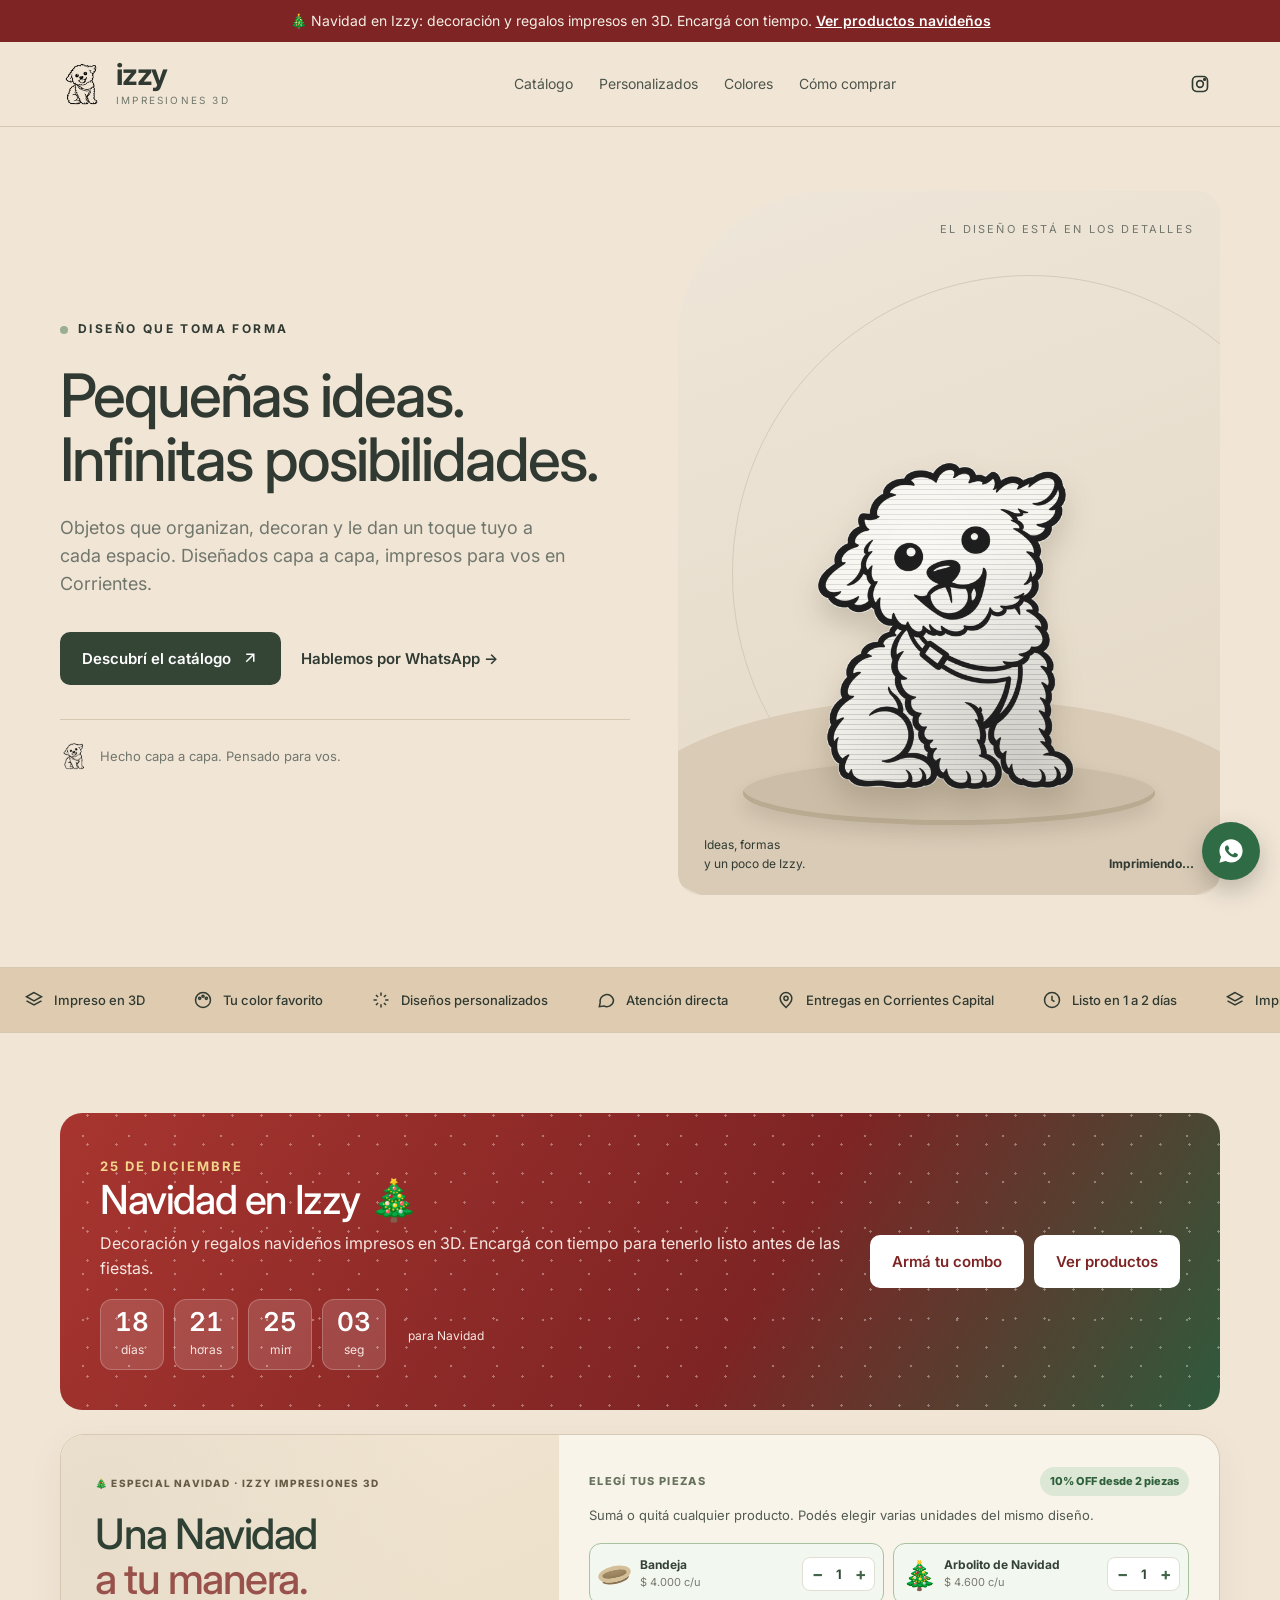
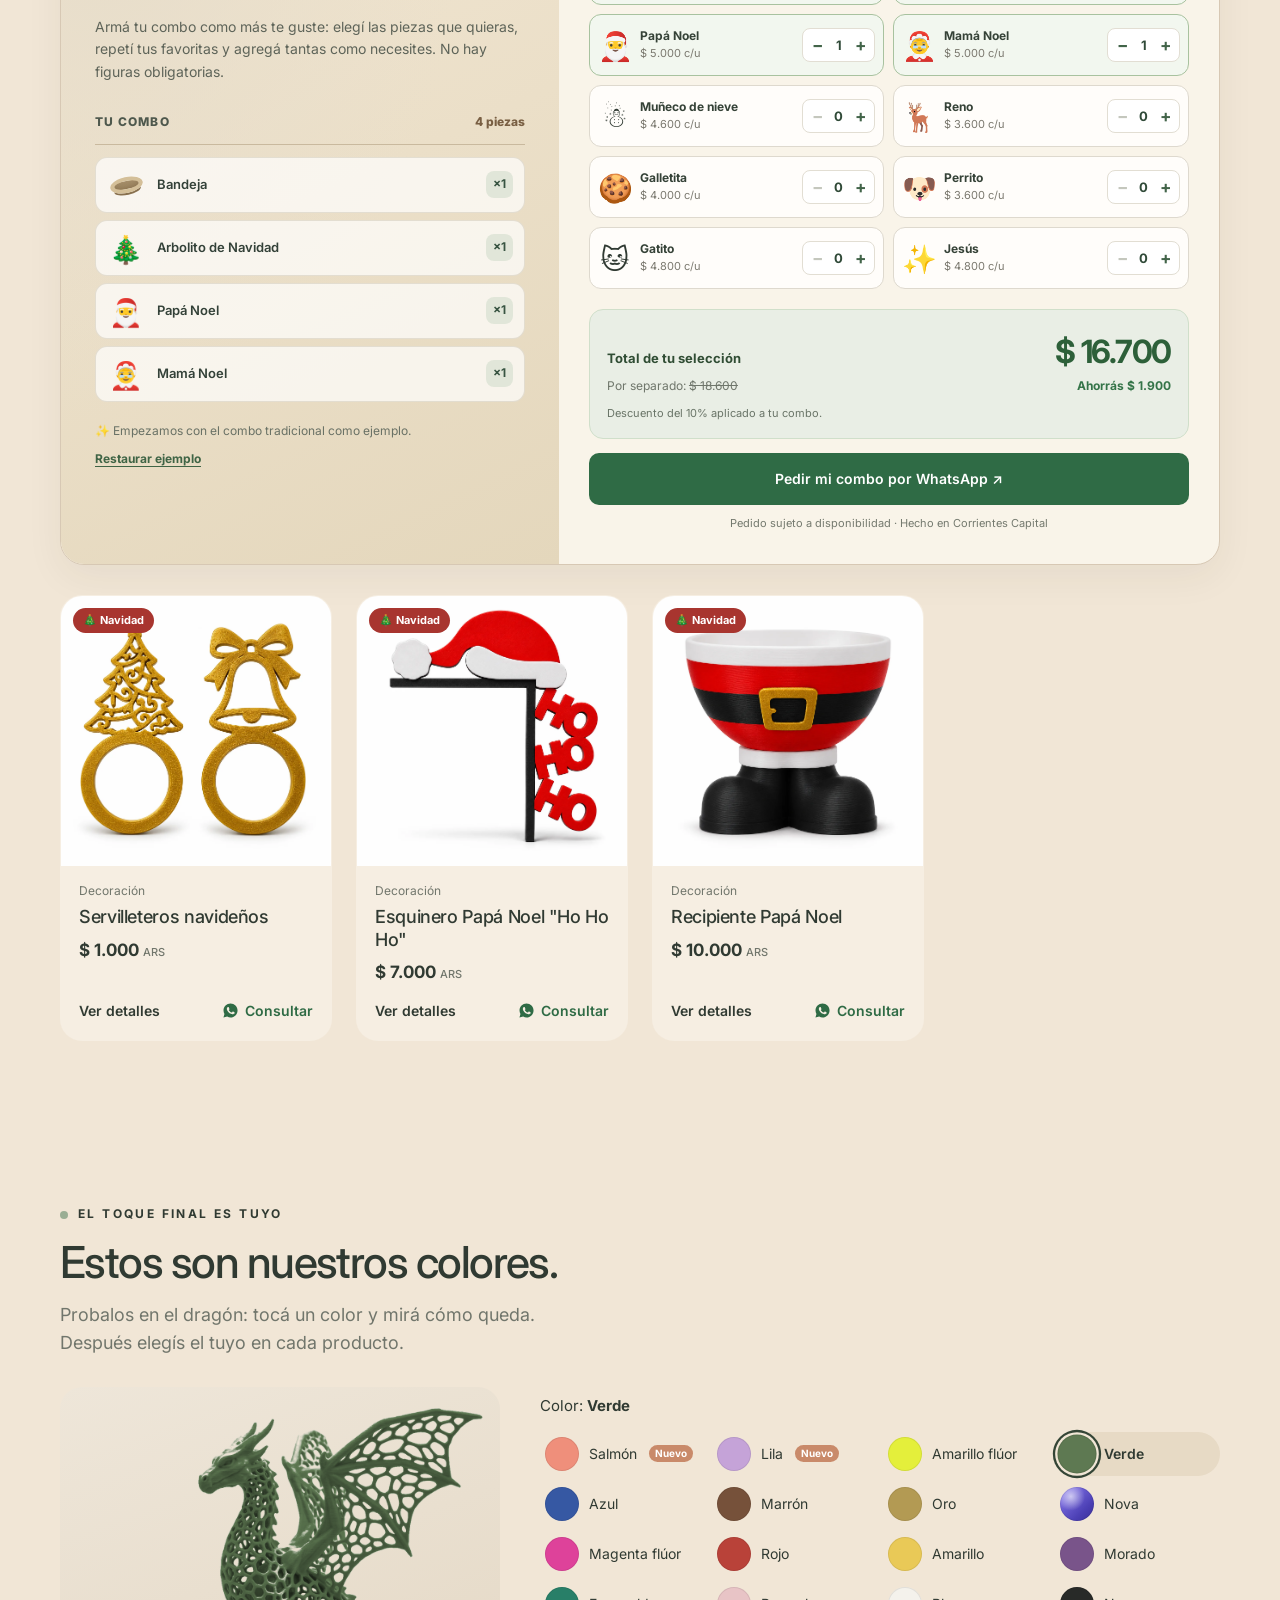
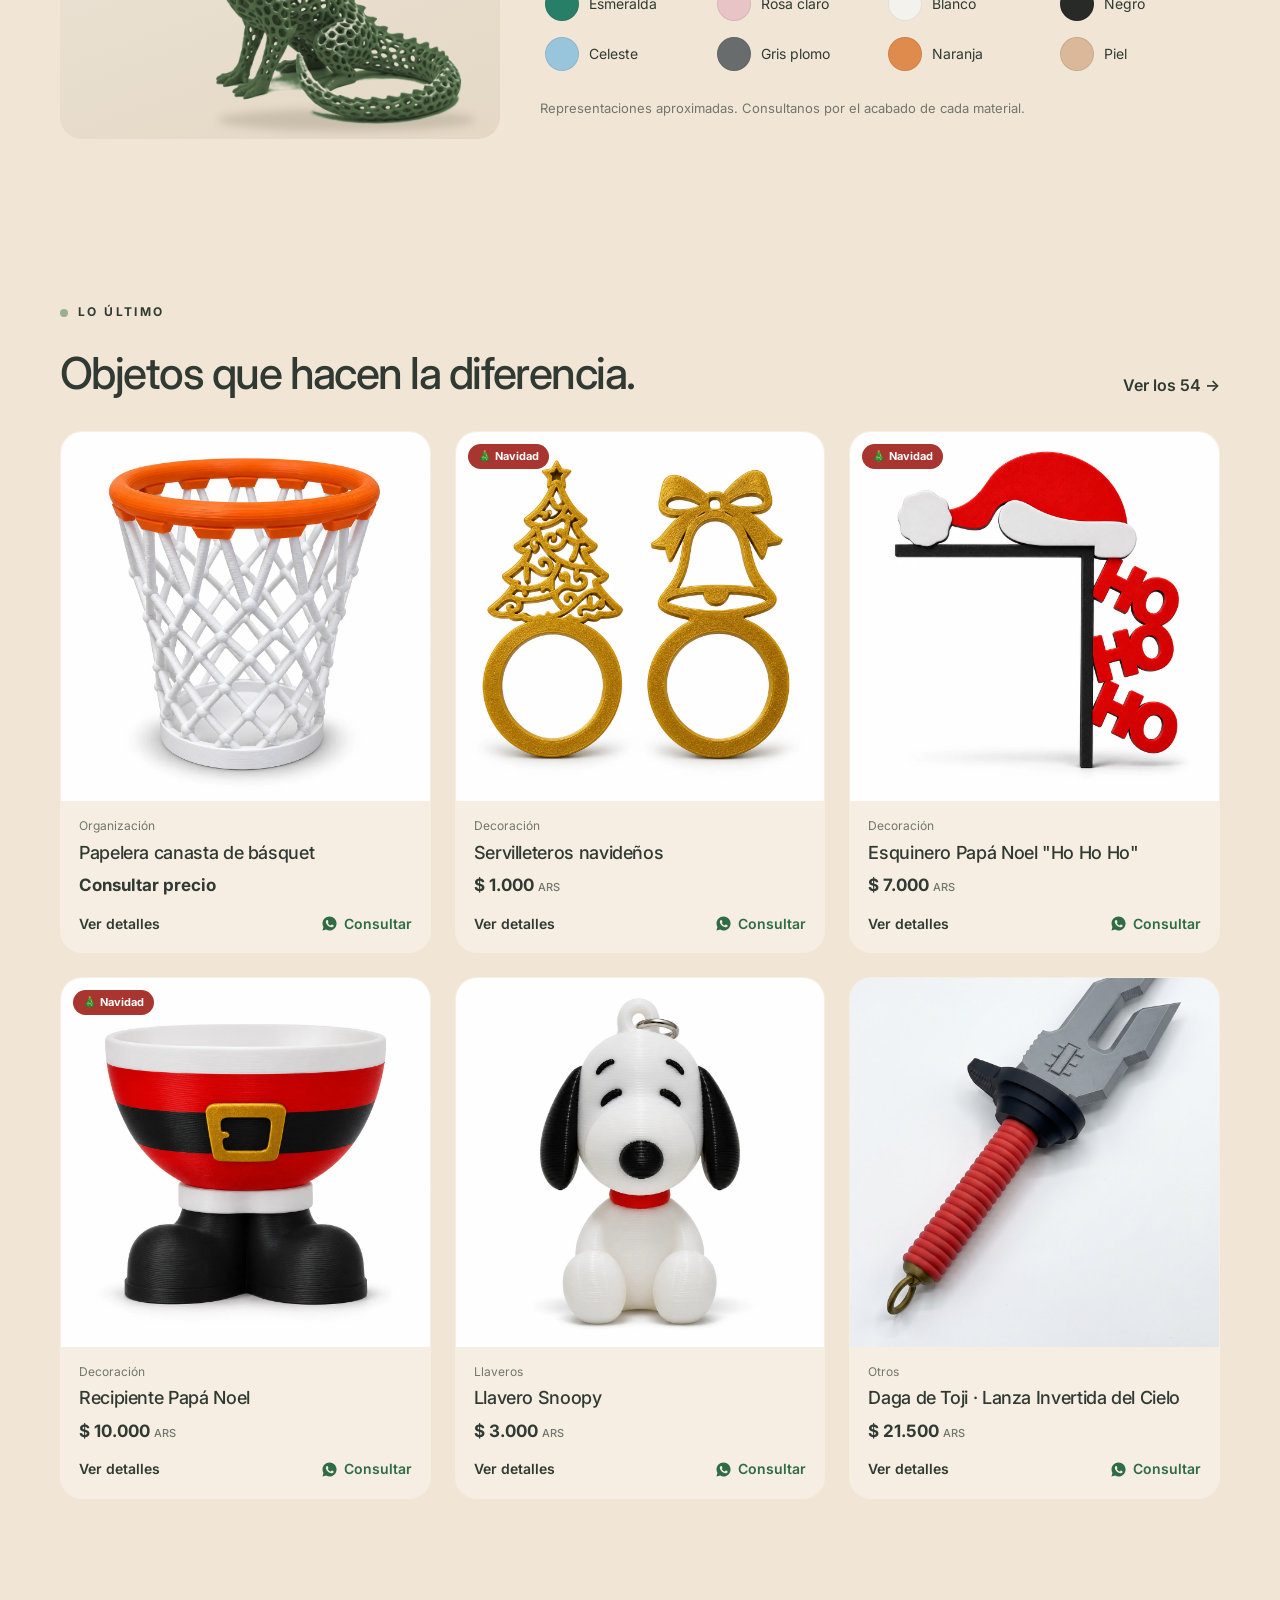
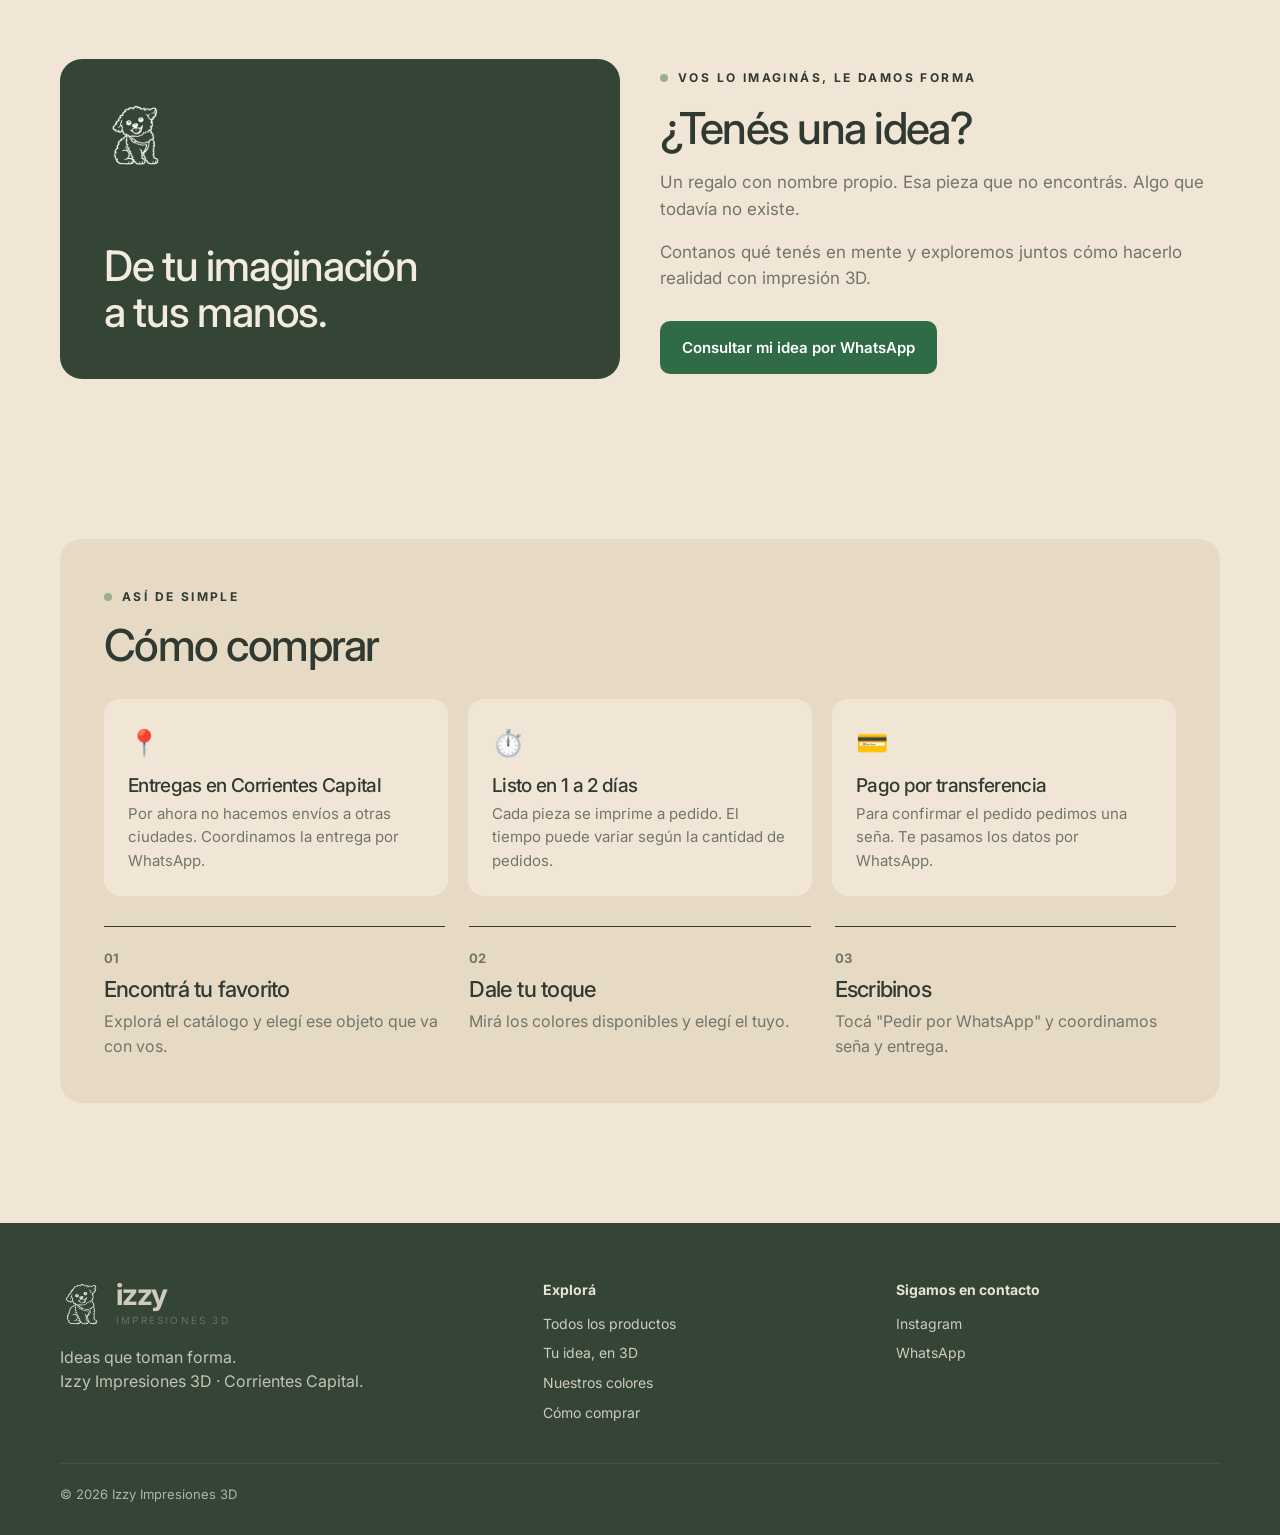
==== index.html @ c6d72743 "Actualizar versión del armador flexible de Navidad" ====
<!doctype html>
<html lang="es-AR">
<head>
<meta charset="utf-8">
<meta name="viewport" content="width=device-width, initial-scale=1">
<title>Izzy Impresiones 3D | Ideas que toman forma</title>
<meta name="description" content="Objetos impresos en 3D para organizar, decorar y regalar, hechos en Corrientes Capital. Elegí tu producto y color o consultanos por un diseño personalizado.">
<meta property="og:title" content="Izzy Impresiones 3D">
<meta property="og:description" content="Pequeñas ideas. Infinitas posibilidades. Impresiones 3D en Corrientes Capital.">
<meta property="og:type" content="website">
<meta property="og:locale" content="es_AR">
<meta property="og:image" content="brand/izzy-mark.png">
<meta name="theme-color" content="#f1e6d6">
<link rel="icon" href="brand/izzy-mark.png">
<link rel="preconnect" href="https://fonts.googleapis.com">
<link href="https://fonts.googleapis.com/css2?family=Inter:wght@400;500;600;700&display=swap" rel="stylesheet">
<link rel="stylesheet" href="assets/styles.css?v=20261105">
<link rel="stylesheet" href="assets/combo-navidad.css?v=20261120b">
<script src="assets/app.js?v=20261120" defer></script>
<script src="assets/combo-navidad.js?v=20261120b" defer></script>
<script src="assets/resenas.js?v=20261105" defer></script>
</head>
<body data-page="inicio">
<main id="contenido">

  <div class="container hero">
    <div>
      <span class="eyebrow">Diseño que toma forma</span>
      <h1>Pequeñas ideas.<br>Infinitas posibilidades.</h1>
      <p class="lead">Objetos que organizan, decoran y le dan un toque tuyo a cada espacio. Diseñados capa a capa, impresos para vos en Corrientes.</p>
      <div class="actions">
        <a class="btn" href="catalogo.html">Descubrí el catálogo <svg viewBox="0 0 24 24" fill="none" stroke="currentColor" stroke-width="2"><path d="M7 17 17 7M7 7h10v10"/></svg></a>
        <a class="btn ghost" data-wa="¡Hola! Quiero consultar por las impresiones 3D de Izzy." href="#">Hablemos por WhatsApp →</a>
      </div>
      <div class="sign"><img src="brand/izzy-mark.png" alt="" onerror="this.style.display='none'">Hecho capa a capa. Pensado para vos.</div>
    </div>
    <div class="hero-art" id="impresora" role="img" aria-label="La impresora imprime capa a capa la perrita de Izzy">
      <span class="cap" aria-hidden="true">EL DISEÑO ESTÁ EN LOS DETALLES</span>
      <span class="ring" aria-hidden="true"></span><span class="floor" aria-hidden="true"></span>
      <span class="cama" aria-hidden="true"></span>
      <span class="pieza perrita" data-prof="1" aria-hidden="true"><span class="cuerpo"></span><span class="lineas"></span></span>
      <span class="gantry" aria-hidden="true"><span class="head"></span></span>
      <div class="foot"><span>Ideas, formas<br>y un poco de Izzy.</span><b id="impresora-estado" aria-live="polite">Imprimiendo…</b></div>
    </div>
  </div>

  <div class="strip"><div class="marquee"><ul>
    <li><svg viewBox="0 0 24 24" fill="none" stroke="currentColor" stroke-width="1.8"><path d="M12 3 3 8l9 5 9-5-9-5Z"/><path d="m3 13 9 5 9-5"/></svg>Impreso en 3D</li>
    <li><svg viewBox="0 0 24 24" fill="none" stroke="currentColor" stroke-width="1.8"><circle cx="12" cy="12" r="9"/><circle cx="8" cy="10" r="1.3"/><circle cx="12" cy="7.5" r="1.3"/><circle cx="16" cy="10" r="1.3"/></svg>Tu color favorito</li>
    <li><svg viewBox="0 0 24 24" fill="none" stroke="currentColor" stroke-width="1.8"><path d="M12 3v4M12 17v4M3 12h4M17 12h4M6 6l2.5 2.5M15.5 15.5 18 18M6 18l2.5-2.5M15.5 8.5 18 6"/></svg>Diseños personalizados</li>
    <li><svg viewBox="0 0 24 24" fill="none" stroke="currentColor" stroke-width="1.8"><path d="M21 12a8 8 0 0 1-11.6 7.1L4 20l1-4.6A8 8 0 1 1 21 12Z"/></svg>Atención directa</li>
    <li><svg viewBox="0 0 24 24" fill="none" stroke="currentColor" stroke-width="1.8"><path d="M12 21s-7-6.1-7-11a7 7 0 0 1 14 0c0 4.9-7 11-7 11Z"/><circle cx="12" cy="10" r="2.5"/></svg>Entregas en Corrientes Capital</li>
    <li><svg viewBox="0 0 24 24" fill="none" stroke="currentColor" stroke-width="1.8"><circle cx="12" cy="12" r="9"/><path d="M12 7v5l3 2"/></svg>Listo en 1 a 2 días</li>
  </ul></div></div>

  <section id="navidad" hidden><div class="container">
    <div class="mom xmas">
      <div>
        <span class="date">25 de diciembre</span>
        <h2>Navidad en Izzy 🎄</h2>
        <p>Decoración y regalos navideños impresos en 3D. Encargá con tiempo para tenerlo listo antes de las fiestas.</p>
        <div class="reloj" id="reloj-navidad" hidden aria-live="off"></div>
      </div>
      <div style="display:flex;gap:10px;flex-wrap:wrap"><a class="btn" href="#armador-navidad-inicio">Armá tu combo</a><a class="btn" href="catalogo.html?cat=navidad">Ver productos</a></div>
    </div>
    <div class="combo-slot" id="armador-navidad-inicio" data-armador-navidad></div>
    <div class="grid" id="navidad-grid" style="margin-top:24px"></div>
  </div></section>

  <section id="dia-madre" hidden><div class="container">
    <div class="mom">
      <div>
        <span class="date">Domingo 18 de octubre</span>
        <h2>Regalos para el Día de la Madre 🎁</h2>
        <p>Detalles hechos a mano, capa a capa. Encargá antes del jueves 15/10 para tenerlo a tiempo.</p>
        <div class="reloj" id="reloj" hidden aria-live="off"></div>
      </div>
      <a class="btn" href="catalogo.html?cat=dia-de-la-madre">Ver regalos</a>
    </div>
    <div class="grid" id="dia-madre-grid" style="margin-top:24px"></div>
  </div></section>

  <section id="colores"><div class="container">
    <span class="eyebrow">El toque final es tuyo</span>
    <h2 style="margin-top:14px">Estos son nuestros colores.</h2>
    <p class="lead" style="margin-top:14px">Probalos en el dragón: tocá un color y mirá cómo queda. Después elegís el tuyo en cada producto.</p>
    <div class="probador">
      <div class="probador-pieza" id="probador" role="button" tabindex="0" aria-label="Dragón de muestra: tocalo para que escupa fuego"></div>
      <div>
        <p class="probador-nombre" aria-live="polite">Color: <strong id="probador-nombre">Verde</strong></p>
        <div class="swatches" id="swatches" role="group" aria-label="Colores"></div>
        <p class="note">Representaciones aproximadas. Consultanos por el acabado de cada material.</p>
      </div>
    </div>
  </div></section>

  <section><div class="container">
    <div class="section-head">
      <div><span class="eyebrow">Lo último</span><h2 style="margin-top:14px">Objetos que hacen la diferencia.</h2></div>
      <a class="text-link" id="ver-todos" href="catalogo.html">Ver todos →</a>
    </div>
    <div class="grid" id="ultimos"></div>
  </div></section>

  <section id="personalizados"><div class="container custom">
    <div class="custom-art">
      <img src="brand/izzy-mark.png" alt="" onerror="this.style.display='none'">
      <strong>De tu imaginación<br>a tus manos.</strong>
    </div>
    <div>
      <span class="eyebrow">Vos lo imaginás, le damos forma</span>
      <h2 style="margin:16px 0">¿Tenés una idea?</h2>
      <p>Un regalo con nombre propio. Esa pieza que no encontrás. Algo que todavía no existe.</p>
      <p>Contanos qué tenés en mente y exploremos juntos cómo hacerlo realidad con impresión 3D.</p>
      <a class="btn wa" data-wa="¡Hola! Tengo una idea para un proyecto personalizado y me gustaría consultar con Izzy." href="#" style="margin-top:12px">Consultar mi idea por WhatsApp</a>
    </div>
  </div></section>

  <section id="resenas" hidden><div class="container">
    <div class="section-head">
      <div><span class="eyebrow">Lo que dicen de Izzy</span><h2 style="margin-top:14px">Reseñas de clientes.</h2></div>
      <a class="text-link" href="resenas.html">Ver todas y opinar →</a>
    </div>
    <div id="resenas-inicio"><p class="empty">Cargando reseñas…</p></div>
    <a class="btn" href="resenas.html#r-form" style="margin-top:24px">Dejar mi reseña</a>
  </div></section>

  <section id="como-comprar"><div class="container">
    <div class="buy">
      <span class="eyebrow">Así de simple</span>
      <h2 style="margin-top:14px">Cómo comprar</h2>
      <div class="buy-grid">
        <div class="buy-item"><div class="ic">📍</div><h3>Entregas en Corrientes Capital</h3><p>Por ahora no hacemos envíos a otras ciudades. Coordinamos la entrega por WhatsApp.</p></div>
        <div class="buy-item"><div class="ic">⏱️</div><h3>Listo en 1 a 2 días</h3><p>Cada pieza se imprime a pedido. El tiempo puede variar según la cantidad de pedidos.</p></div>
        <div class="buy-item"><div class="ic">💳</div><h3>Pago por transferencia</h3><p>Para confirmar el pedido pedimos una seña. Te pasamos los datos por WhatsApp.</p></div>
      </div>
      <div class="steps">
        <div class="step"><span>01</span><h3>Encontrá tu favorito</h3><p>Explorá el catálogo y elegí ese objeto que va con vos.</p></div>
        <div class="step"><span>02</span><h3>Dale tu toque</h3><p>Mirá los colores disponibles y elegí el tuyo.</p></div>
        <div class="step"><span>03</span><h3>Escribinos</h3><p>Tocá "Pedir por WhatsApp" y coordinamos seña y entrega.</p></div>
      </div>
    </div>
  </div></section>

</main>
</body>
</html>
---- assets/styles.css ----
:root{
  --bg:#f1e6d6; --sand:#dfccb0; --sage:#e7dac5; --line:#d7c8b4;
  --ink:#303a32; --muted:#71766c; --dark:#344536; --card:#f6eee2;
  --accent:#9aae94; --terra:#c98a6a; --radius:22px;
  --font:"Inter",system-ui,-apple-system,"Segoe UI",Arial,sans-serif;
}
*{box-sizing:border-box}
html{scroll-behavior:smooth}
body{margin:0;background:var(--bg);color:var(--ink);font-family:var(--font);font-size:16px;line-height:1.55;-webkit-font-smoothing:antialiased}
img{max-width:100%;display:block}
a{color:inherit}
.container{width:min(1160px,100% - 32px);margin-inline:auto}
.skip{position:absolute;left:-999px}.skip:focus{left:16px;top:16px;background:#fff;padding:8px 12px;z-index:99}

/* Header */
.site-header{position:sticky;top:0;z-index:30;background:color-mix(in srgb,var(--bg) 92%,transparent);backdrop-filter:blur(10px);border-bottom:1px solid var(--line)}
.nav{display:flex;align-items:center;justify-content:space-between;gap:16px;height:84px}
.brand{display:flex;align-items:center;gap:12px;text-decoration:none}
.brand img{width:44px;height:44px;object-fit:contain}
.brand b{display:block;font-size:30px;font-weight:700;letter-spacing:-.04em;line-height:1}
.brand small{display:block;font-size:10px;letter-spacing:.22em;color:var(--muted);margin-top:4px}
.nav-links{display:flex;gap:26px;font-size:14px}
.nav-links a{text-decoration:none;opacity:.85}.nav-links a:hover{opacity:1;text-decoration:underline;text-underline-offset:4px}
.nav-ig{display:grid;place-items:center;width:40px;height:40px;border-radius:50%;text-decoration:none}
.nav-ig:hover{background:var(--sage)}
.menu-btn{display:none;background:none;border:0;padding:8px;cursor:pointer;color:var(--ink)}

/* Promo bar */
.promo{background:var(--dark);color:#f5efe4;font-size:14px;text-align:center;padding:10px 16px}
.promo a{color:#fff;font-weight:600}

/* Buttons */
.btn{display:inline-flex;align-items:center;gap:10px;background:var(--dark);color:#fff;border:0;border-radius:10px;padding:15px 22px;font-weight:600;font-size:15px;text-decoration:none;cursor:pointer;transition:transform .15s,background .15s}
.btn:hover{transform:translateY(-1px);background:#26332a}
.btn.ghost{background:transparent;color:var(--ink);padding:15px 8px}
.btn.ghost:hover{background:transparent;text-decoration:underline;text-underline-offset:4px}
.btn.wa{background:#2f6b45}
.btn svg{width:18px;height:18px;flex:none}

/* Eyebrow + headings */
.eyebrow{display:inline-flex;align-items:center;gap:10px;font-size:12px;font-weight:700;letter-spacing:.2em;text-transform:uppercase}
.eyebrow::before{content:"";width:8px;height:8px;border-radius:50%;background:var(--accent)}
h1,h2,h3{font-weight:500;letter-spacing:-.035em;line-height:1.08;margin:0}
h1{font-size:clamp(38px,5.4vw,60px)}
h2{font-size:clamp(30px,4vw,44px)}
.lead{font-size:18px;color:var(--muted);max-width:46ch}
section{padding:80px 0}
.section-head{display:flex;align-items:end;justify-content:space-between;gap:20px;margin-bottom:34px}
.section-head .eyebrow{margin-bottom:14px}
.text-link{font-weight:600;text-decoration:none;white-space:nowrap}
.text-link:hover{text-decoration:underline;text-underline-offset:4px}

/* Hero */
.hero{display:grid;grid-template-columns:1.05fr 1fr;gap:48px;align-items:center;padding:64px 0 72px}
.hero h1{margin:22px 0 22px}
.hero .actions{display:flex;flex-wrap:wrap;gap:12px;margin:34px 0 34px}
.hero .sign{display:flex;align-items:center;gap:12px;border-top:1px solid var(--line);padding-top:22px;font-size:13px;color:var(--muted)}
.hero .sign img{width:28px;height:28px;object-fit:contain}
.hero-art{position:relative;aspect-ratio:.77;border-radius:150px 22px 22px 22px;background:linear-gradient(160deg,#eee6d9,#e4d8c5);overflow:hidden}
.hero-art .cap{position:absolute;top:30px;right:26px;font-size:11px;letter-spacing:.2em;color:var(--muted)}
.hero-art .ring{position:absolute;inset:16% -20% auto auto;width:110%;aspect-ratio:1;border:1px solid #d6cab8;border-radius:50%}
.hero-art .floor{position:absolute;left:-10%;right:-10%;bottom:-6%;height:34%;background:#d9cbb6;border-radius:50%}
.hero-art .foot{position:absolute;left:26px;right:26px;bottom:22px;display:flex;justify-content:space-between;align-items:end;font-size:12px}

/* Feature strip */
.strip{background:var(--sand);border-block:1px solid var(--line)}
.strip ul{list-style:none;margin:0;padding:22px 0;display:flex;justify-content:space-between;gap:16px;flex-wrap:wrap;font-size:13px;font-weight:500}
.strip li{display:flex;align-items:center;gap:10px}
.strip svg{width:20px;height:20px}

/* Día de la Madre */
.mom{background:linear-gradient(120deg,#e8c4c6,#f0d9cf);border-radius:var(--radius);padding:40px;display:grid;grid-template-columns:1fr auto;gap:24px;align-items:center}
.mom h2{font-size:clamp(28px,3.4vw,40px)}
.mom p{margin:10px 0 0;color:#5b4a48}
.mom .date{font-size:13px;font-weight:700;letter-spacing:.16em;text-transform:uppercase;color:#8a4b55}

/* Product grid */
.grid{display:grid;grid-template-columns:repeat(auto-fill,minmax(240px,1fr));gap:24px}
.card{background:var(--card);border-radius:var(--radius);overflow:hidden;display:flex;flex-direction:column;border:1px solid transparent;transition:border-color .2s,transform .2s}
.card:hover{border-color:var(--line);transform:translateY(-2px)}
.card .photo{position:relative;aspect-ratio:1;background:#ece2d3;overflow:hidden}
.card .photo img{width:100%;height:100%;object-fit:cover;transition:transform .4s}
.card:hover .photo img{transform:scale(1.04)}
.badge{position:absolute;top:12px;left:12px;background:#fff;border-radius:99px;padding:4px 10px;font-size:11px;font-weight:700}
.badge.mom-b{background:#e8c4c6;color:#6d3843}
.card .body{padding:16px 18px 18px;display:flex;flex-direction:column;gap:6px;flex:1}
.meta{display:flex;justify-content:space-between;align-items:center;font-size:12px;color:var(--muted)}
.mini{display:flex}
.mini i{width:12px;height:12px;border-radius:50%;margin-left:-3px;border:1.5px solid var(--card)}
.card h3{font-size:18px;letter-spacing:-.02em;line-height:1.25}
.card h3 a{text-decoration:none}
.price{font-weight:700;font-size:17px;margin:2px 0 8px}
.price small{font-weight:500;font-size:11px;color:var(--muted)}
.card .actions{margin-top:auto;display:flex;justify-content:space-between;align-items:center;font-size:14px;font-weight:600}
.card .actions a{text-decoration:none}
.card .actions a:hover{text-decoration:underline;text-underline-offset:3px}
.card .wa-link{display:inline-flex;align-items:center;gap:6px;color:#2f6b45}
.card .wa-link svg{width:17px;height:17px}

/* Custom */
.custom{display:grid;grid-template-columns:1fr 1fr;gap:40px;align-items:center}
.custom-art{background:var(--dark);color:#f2ebe0;border-radius:var(--radius);padding:44px;min-height:320px;display:flex;flex-direction:column;justify-content:space-between}
.custom-art img{width:64px;filter:invert(1) brightness(1.6)}
.custom-art strong{font-size:clamp(28px,3.6vw,42px);font-weight:500;letter-spacing:-.03em;line-height:1.1}
.custom p{color:var(--muted);font-size:17px}

/* Colors */
.swatches{display:grid;grid-template-columns:repeat(auto-fill,minmax(130px,1fr));gap:14px;margin-top:30px}
.sw{display:flex;align-items:center;gap:10px;font-size:14px}
.sw i{width:34px;height:34px;border-radius:50%;flex:none;box-shadow:inset 0 0 0 1px rgba(0,0,0,.08)}
.note{font-size:13px;color:var(--muted);margin-top:22px}

/* How to buy */
.buy{background:var(--sage);border-radius:var(--radius);padding:44px}
.buy-grid{display:grid;grid-template-columns:repeat(3,1fr);gap:20px;margin-top:30px}
.buy-item{background:var(--bg);border-radius:16px;padding:24px}
.buy-item .ic{font-size:26px}
.buy-item h3{font-size:19px;margin:12px 0 6px}
.buy-item p{margin:0;color:var(--muted);font-size:15px}

/* Steps */
.steps{display:grid;grid-template-columns:repeat(3,1fr);gap:24px;margin-top:30px}
.step{border-top:1px solid var(--ink);padding-top:18px}
.step span{font-size:13px;font-weight:700;color:var(--muted)}
.step h3{font-size:22px;margin:8px 0}
.step p{margin:0;color:var(--muted)}

/* Catalog */
.cat-head{padding:56px 0 24px}
.cat-head h1{margin:16px 0 10px}
.toolbar{display:flex;flex-wrap:wrap;gap:12px;justify-content:space-between;align-items:center;margin:20px 0 28px}
.chips{display:flex;flex-wrap:wrap;gap:8px}
.chip{border:1px solid var(--line);background:transparent;border-radius:99px;padding:8px 14px;font:inherit;font-size:14px;cursor:pointer;color:var(--ink)}
.chip[aria-pressed=true]{background:var(--dark);border-color:var(--dark);color:#fff}
.chip.mom-chip{border-color:#d9a3ab}
.search,.sort{border:1px solid var(--line);background:var(--card);border-radius:10px;padding:10px 12px;font:inherit;font-size:14px;color:var(--ink)}
.search{min-width:220px}
.count{font-size:14px;color:var(--muted);margin-bottom:16px}
.empty{padding:40px;text-align:center;color:var(--muted)}

/* Product page */
.crumbs{font-size:13px;color:var(--muted);padding:28px 0}
.crumbs a{text-decoration:none}.crumbs a:hover{text-decoration:underline}
.crumbs span{margin:0 8px}
.detail{display:grid;grid-template-columns:1.05fr 1fr;gap:48px;align-items:start;padding-bottom:60px}
.gallery .main{aspect-ratio:1;border-radius:var(--radius);overflow:hidden;background:#ece2d3}
.gallery .main img{width:100%;height:100%;object-fit:cover}
.thumbs{display:flex;gap:10px;margin-top:12px;flex-wrap:wrap}
.thumbs button{padding:0;border:2px solid transparent;border-radius:12px;overflow:hidden;width:78px;height:78px;cursor:pointer;background:#ece2d3}
.thumbs button[aria-pressed=true]{border-color:var(--dark)}
.thumbs img{width:100%;height:100%;object-fit:cover}
.d-copy h1{font-size:clamp(32px,4vw,46px);margin:12px 0}
.d-price{font-size:28px;font-weight:700;margin:6px 0}
.d-price small{font-size:13px;font-weight:500;color:var(--muted)}
.stock{display:inline-block;background:var(--sage);border-radius:99px;padding:5px 12px;font-size:13px;margin-bottom:18px}
.desc{color:#454c45}
.desc p{margin:0 0 12px}
.desc ul{margin:0 0 12px;padding-left:20px}
.desc h4{margin:18px 0 8px;font-size:15px}
.picker{border:0;padding:0;margin:24px 0}
.picker legend{font-size:14px;margin-bottom:12px}
.picker div{display:flex;flex-wrap:wrap;gap:8px}
.picker button{width:34px;height:34px;border-radius:50%;border:0;cursor:pointer;box-shadow:inset 0 0 0 1px rgba(0,0,0,.1);outline-offset:3px}
.picker button[aria-pressed=true]{outline:2px solid var(--dark)}
.picker small{display:block;color:var(--muted);margin-top:10px}
.notes{display:flex;flex-wrap:wrap;gap:8px 20px;font-size:13px;color:var(--muted);margin-top:18px}
.notes span::before{content:"✓ ";color:var(--dark)}

/* Footer */
.site-footer{background:var(--dark);color:#e9e2d6;padding:56px 0 30px;margin-top:40px}
.foot-grid{display:grid;grid-template-columns:1.4fr 1fr 1fr;gap:30px}
.site-footer .brand img{filter:invert(1) brightness(1.6)}
.site-footer h4{margin:0 0 12px;font-size:14px}
.site-footer ul{list-style:none;padding:0;margin:0;display:grid;gap:8px;font-size:14px}
.site-footer a{text-decoration:none;opacity:.85}.site-footer a:hover{opacity:1}
.copy{border-top:1px solid #4a5a4c;margin-top:40px;padding-top:20px;font-size:13px;opacity:.7}

/* Floating WhatsApp */
.fab{position:fixed;right:20px;bottom:20px;width:58px;height:58px;border-radius:50%;background:#2f6b45;color:#fff;display:grid;place-items:center;box-shadow:0 10px 26px rgba(0,0,0,.22);z-index:40}
.fab svg{width:28px;height:28px}

/* Responsive */
@media (max-width:900px){
  .hero,.detail,.custom{grid-template-columns:1fr}
  .hero-art{max-width:460px;width:100%;margin-inline:auto}
  .buy-grid,.steps{grid-template-columns:1fr}
  .foot-grid{grid-template-columns:1fr}
  .mom{grid-template-columns:1fr}
}
@media (max-width:720px){
  .nav{height:68px}
  .brand b{font-size:24px}
  .menu-btn{display:block}
  .nav-links{display:none;position:absolute;top:68px;left:0;right:0;flex-direction:column;gap:0;background:var(--bg);border-bottom:1px solid var(--line)}
  .nav-links.open{display:flex}
  .nav-links a{padding:14px 16px;border-top:1px solid var(--line)}
  section{padding:56px 0}
  .section-head{flex-direction:column;align-items:start}
  .grid{grid-template-columns:repeat(2,1fr);gap:12px}
  .card .body{padding:12px}
  .card h3{font-size:15px}
  .card .actions{flex-direction:column;align-items:start;gap:6px;font-size:13px}
  .mom,.buy,.custom-art{padding:28px}
  .search{min-width:0;width:100%}
  .toolbar{flex-direction:column;align-items:stretch}
}

/* Ajustes */
.card .photo img,.gallery img,.thumbs img{color:transparent;font-size:0}
#ultimos{grid-template-columns:repeat(3,1fr)}
@media (max-width:900px){#ultimos{grid-template-columns:repeat(2,1fr)}}

/* Vista previa de color */
.gallery .main{position:relative}
.gallery .main img{transition:opacity .2s}
.gallery .main img.pintando{opacity:.55}
.previa{position:absolute;left:12px;right:12px;bottom:12px;display:flex;align-items:center;justify-content:space-between;gap:10px;background:rgba(255,255,255,.92);border-radius:12px;padding:8px 12px;font-size:13px;box-shadow:0 2px 10px rgba(0,0,0,.08)}
.previa[hidden]{display:none}
.previa button{border:0;background:none;font:inherit;font-weight:600;text-decoration:underline;cursor:pointer;color:var(--dark);padding:4px 0}
.picker .previa-tip{color:var(--dark);font-weight:500}

/* ===== Movimiento e interacción ===== */

/* Hero: las piezas se imprimen capa a capa */
.pieza{--px:0px;--py:0px;translate:var(--px) var(--py);transition:translate .5s cubic-bezier(.2,.7,.3,1),background-color .4s}
.hero-art.imprimiendo .pieza{animation:imprimir var(--dur,1.6s) steps(40,end) var(--del,0s) both}

/* La perrita del logo, impresa en 3D */
.perrita{--pieza:#f6f4ee;position:absolute;left:17%;bottom:13%;width:66%;aspect-ratio:1;--del:.15s;--dur:3.2s;filter:drop-shadow(0 16px 14px rgba(60,50,30,.18))}
.perrita span{position:absolute;inset:0;-webkit-mask:url(../brand/izzy-silueta.png) center/contain no-repeat;mask:url(../brand/izzy-silueta.png) center/contain no-repeat;transition:background-color .4s}
.perrita .cuerpo{background:
  radial-gradient(circle at 40% 28%,rgba(255,255,255,.38),transparent 46%),
  radial-gradient(circle at 72% 88%,rgba(0,0,0,.16),transparent 55%),
  repeating-linear-gradient(0deg,var(--pieza) 0 4px,color-mix(in srgb,var(--pieza) 86%,#000) 4px 5px)}
.perrita .lineas{-webkit-mask-image:url(../brand/izzy-lineas.png);mask-image:url(../brand/izzy-lineas.png);background:#1c1c1c}
.cama{position:absolute;left:12%;right:12%;bottom:10%;height:9%;border-radius:50%;background:#cbbda7;box-shadow:inset 0 -5px 0 #b9aa92,0 10px 18px rgba(60,50,30,.12)}
.hero-art .ring{inset:12% -20% auto auto}
@keyframes imprimir{from{clip-path:inset(100% -30% -30% -30%)}to{clip-path:inset(-30% -30% -30% -30%)}}

/* Cabezal de la impresora */
.gantry{position:absolute;left:4%;right:4%;bottom:20%;height:3px;background:#5d6a5c;border-radius:3px;opacity:0;pointer-events:none}
.gantry .head{position:absolute;top:-15px;left:0;width:26px;height:18px;border-radius:5px 5px 2px 2px;background:var(--dark);box-shadow:0 4px 10px rgba(0,0,0,.18)}
.gantry .head::after{content:"";position:absolute;left:50%;bottom:-6px;translate:-50% 0;border:5px solid transparent;border-top:6px solid #c98a6a;border-bottom:0}
.hero-art.imprimiendo .gantry{animation:subir 3.5s linear forwards}
.hero-art.imprimiendo .head{animation:barrer .45s ease-in-out infinite alternate}
@keyframes subir{0%{opacity:1;bottom:15%}92%{opacity:1;bottom:78%}100%{opacity:0;bottom:82%}}
@keyframes barrer{from{left:6%}to{left:calc(94% - 26px)}}

/* Cinta en movimiento */
.strip{overflow:hidden}
.marquee ul{width:max-content;flex-wrap:nowrap;justify-content:flex-start;gap:48px;padding-inline:24px;animation:cinta 34s linear infinite}
.strip:hover .marquee ul{animation-play-state:paused}
.strip li{white-space:nowrap}
@keyframes cinta{to{transform:translateX(-50%)}}

/* Cuenta regresiva */
.reloj{display:flex;gap:10px;margin-top:18px;flex-wrap:wrap}
.reloj[hidden]{display:none}
.reloj div{background:rgba(255,255,255,.55);border-radius:12px;padding:8px 12px;min-width:64px;text-align:center}
.reloj b{display:block;font-size:26px;font-weight:600;line-height:1.1;font-variant-numeric:tabular-nums;color:#6d3843}
.reloj small{font-size:12px;color:#5b4a48}
.reloj p{margin:0;font-weight:600;color:#6d3843}

/* Tarjetas: segunda foto y entrada escalonada */
.card .photo img.alt{position:absolute;inset:0;opacity:0;transition:opacity .35s,transform .4s}
@media (hover:hover){.card:hover .photo img.alt{opacity:1}}
.card .photo.otra img.alt{opacity:1;transition-duration:.8s}


.grid.revelar .card{opacity:0;translate:0 18px}
.grid.revelar.visto .card{opacity:1;translate:0 0;transition:opacity .5s,translate .6s cubic-bezier(.2,.7,.3,1),border-color .2s,transform .2s;transition-delay:calc(var(--i,0) * 70ms),calc(var(--i,0) * 70ms),0s,0s}

/* Probador de colores */
.probador{display:grid;grid-template-columns:minmax(260px,440px) 1fr;gap:40px;align-items:center;margin-top:30px}
.probador-pieza{--c:#5e7952;cursor:pointer;-webkit-tap-highlight-color:transparent;position:relative;aspect-ratio:5/4;border-radius:var(--radius);background:linear-gradient(160deg,#eee6d9,#e4d8c5);overflow:hidden}
/* Dragón de muestra: foto recortada que se pinta del color elegido */
.dragon-foto{position:absolute;right:3%;bottom:3%;height:92%;aspect-ratio:724/802;isolation:isolate}
.dragon-foto::after{content:"";position:absolute;left:8%;right:4%;bottom:-1%;height:7%;border-radius:50%;background:rgba(60,50,30,.16);z-index:-1;filter:blur(4px)}
.dragon-foto .tinte,.dragon-foto img{position:absolute;inset:0;width:100%;height:100%}
.dragon-foto .tinte{background:var(--c);-webkit-mask:url(../img/dragon-colores.webp) center/100% 100% no-repeat;mask:url(../img/dragon-colores.webp) center/100% 100% no-repeat;transition:background-color .5s}
.dragon-foto img{mix-blend-mode:multiply;transition:opacity .5s}
.dragon-foto .tinte{transition:background-color .5s,opacity .5s}
.translucido .dragon-foto .tinte{opacity:.8}
.translucido .dragon-foto img{opacity:.7}

/* Fuego que sale de la boca, hacia la izquierda */
.fuego{position:absolute;right:98.2%;top:24.6%;width:62%;translate:0 -50%;overflow:visible;opacity:0;filter:drop-shadow(0 0 8px rgba(255,140,40,.85));pointer-events:none}
.fuego .llama{transform-box:fill-box;transform-origin:100% 50%}
.fuego .l1{fill:#e2522a}.fuego .l2{fill:#f39a2b}.fuego .l3{fill:#ffe27a}
.fuego .chispa{fill:#ffcf5a;transform-box:fill-box;opacity:0}
.escupe .fuego{animation:fuego-vis 1.5s ease-out}
.escupe .l1{animation:llama 1.5s ease-out}
.escupe .l2{animation:llama 1.5s ease-out .05s}
.escupe .l3{animation:llama 1.5s ease-out .1s}
.escupe .chispa{animation:chispa .9s ease-out calc(.25s + var(--t)) 2}
@keyframes fuego-vis{0%{opacity:0}6%{opacity:1}72%{opacity:1}100%{opacity:0}}
@keyframes llama{0%{transform:scale(.05,.3)}16%{transform:scale(1,1.15)}30%{transform:scale(.88,.95)}46%{transform:scale(1.06,1.25)}62%{transform:scale(.92,1)}80%{transform:scale(1.04,1.1)}100%{transform:scale(1.12,.5)}}
@keyframes chispa{0%{opacity:1;transform:translate(0,0)}100%{opacity:0;transform:translate(var(--dx),var(--dy))}}
.probador-pieza:focus-visible{outline:2px solid var(--dark);outline-offset:4px}
.probador-nombre{margin:0;font-size:15px}
.probador .swatches{margin-top:14px;grid-template-columns:repeat(auto-fill,minmax(140px,1fr));gap:6px}
.sw{background:none;border:0;border-radius:99px;padding:5px 10px 5px 5px;font:inherit;font-size:14px;color:var(--ink);cursor:pointer;text-align:left;transition:background .2s}
.sw:hover{background:var(--sage)}
.sw i{transition:transform .2s}
.sw[aria-pressed=true]{background:var(--sage);font-weight:600}
.sw[aria-pressed=true] i{transform:scale(1.15);box-shadow:inset 0 0 0 1px rgba(0,0,0,.08),0 0 0 2px var(--bg),0 0 0 4px var(--dark)}
.sw .nuevo{font-style:normal;font-size:10px;font-weight:700;background:var(--terra);color:#fff;border-radius:99px;padding:1px 6px;margin-left:2px}
.sw:focus-visible{outline:2px solid var(--dark);outline-offset:2px}

/* Botón de WhatsApp que llama la atención una vez */
.fab{animation:latido 1.2s ease-out 4s 2}
@keyframes latido{0%{box-shadow:0 10px 26px rgba(0,0,0,.22),0 0 0 0 rgba(47,107,69,.5)}100%{box-shadow:0 10px 26px rgba(0,0,0,.22),0 0 0 22px rgba(47,107,69,0)}}

@media (max-width:900px){
  .hero{padding-top:28px;gap:28px}
  .hero-art{order:-1;aspect-ratio:1.15;max-width:none;border-radius:110px 22px 22px 22px}
  .perrita{width:58%;left:21%}
  .probador{grid-template-columns:minmax(0,1fr);gap:20px}
  .probador>div{min-width:0}
  .probador-pieza{max-width:440px;width:100%;margin-inline:auto}
}
@media (max-width:720px){
  .probador .swatches{display:flex;overflow-x:auto;scroll-snap-type:x proximity;gap:6px;margin-inline:-16px;padding:4px 16px 10px;scrollbar-width:none}
  .probador .swatches::-webkit-scrollbar{display:none}
  .probador .sw{flex:none;scroll-snap-align:start;background:var(--card)}
  .probador .sw[aria-pressed=true]{background:var(--sage)}
  .probador-nombre{text-align:center}
  .marquee ul{animation-duration:26s}
}

@media (prefers-reduced-motion:reduce){
  .fab{animation:none}
  .marquee ul{animation:none;flex-wrap:wrap;width:auto}
  .marquee [aria-hidden]{display:none}
  .grid.revelar .card{opacity:1;translate:none}
  .pieza{translate:none}
}

/* Video del producto */
.badge.vid-b{background:var(--dark);color:#fff}
.gallery .main video{display:block;width:100%;height:100%;object-fit:contain;background:#111}
.gallery .main.con-video{aspect-ratio:auto;background:#111}
.gallery .main.con-video video{height:auto;max-height:78vh;aspect-ratio:9/16;margin:0 auto}
.gallery .main [hidden]{display:none}
.thumbs .t-video{position:relative}
.thumbs .t-video span{position:absolute;inset:0;display:grid;place-items:center;color:#fff;font-size:22px;background:rgba(0,0,0,.35)}

/* Reseñas */
.sr{position:absolute;width:1px;height:1px;overflow:hidden;clip:rect(0 0 0 0);white-space:nowrap}
.stars{position:relative;display:inline-block;font-size:16px;letter-spacing:2px;line-height:1;color:#d4c6b2}
.stars::before{content:"★★★★★";position:absolute;inset:0;width:calc(var(--n) * 20%);overflow:hidden;color:#d69a3c;white-space:nowrap}
.r-layout{display:grid;grid-template-columns:380px minmax(0,1fr);gap:36px;align-items:start;padding-bottom:80px}
.r-side{display:grid;gap:18px;position:sticky;top:104px}
.r-card{background:var(--card);border:1px solid var(--line);border-radius:var(--radius);padding:24px}
.r-prom{display:flex;align-items:center;gap:12px;flex-wrap:wrap}
.r-prom strong{font-size:44px;font-weight:600;letter-spacing:-.04em;line-height:1}
.r-prom .stars{font-size:20px}
.r-prom small{color:var(--muted);font-size:14px;width:100%}
.r-barras{list-style:none;margin:16px 0 0;padding:0;display:grid;gap:6px;font-size:13px}
.r-barras li{display:grid;grid-template-columns:34px 1fr 28px;align-items:center;gap:10px;color:var(--muted)}
.r-barras i{height:8px;border-radius:9px;background:var(--sage);overflow:hidden}
.r-barras b{display:block;height:100%;background:#d69a3c;border-radius:9px;transition:width .6s}
.r-barras em{font-style:normal;text-align:right}
.r-form{display:grid;gap:16px}
.r-form h2{font-size:24px}
.r-rate{border:0;margin:0;padding:0}
.r-rate legend{font-size:14px;font-weight:600;padding:0;margin-bottom:6px}
.r-stars{display:inline-flex;flex-direction:row-reverse;gap:2px}
.r-stars input{position:absolute;opacity:0;pointer-events:none}
.r-stars label{font-size:38px;line-height:1;color:#d4c6b2;cursor:pointer;padding:2px;transition:color .12s,transform .12s;-webkit-tap-highlight-color:transparent}
.r-stars input:checked~label,.r-stars label:hover,.r-stars label:hover~label{color:#d69a3c}
.r-stars input:focus-visible+label{outline:2px solid var(--dark);outline-offset:2px;border-radius:6px}
.r-stars label:active{transform:scale(.9)}
.r-etq{display:inline-block;margin-left:10px;font-size:14px;color:var(--muted);vertical-align:12px}
.r-field{display:grid;gap:6px;font-size:14px;font-weight:600;position:relative}
.r-field small{font-weight:400;color:var(--muted)}
.r-field input,.r-field textarea{font:inherit;font-size:16px;font-weight:400;color:var(--ink);background:var(--bg);border:1px solid var(--line);border-radius:10px;padding:12px;width:100%;resize:vertical}
.r-field input:focus,.r-field textarea:focus{outline:2px solid var(--accent);border-color:var(--accent)}
.r-cuenta{justify-self:end;font-size:12px}
.r-trampa{position:absolute;left:-9999px;height:0;width:0;opacity:0}
.r-form .btn{justify-content:center}
.r-form .btn:disabled{opacity:.6;cursor:wait}
.r-form .note{margin:0}
.r-msg{margin:0;font-size:14px;font-weight:600}
.r-msg:empty{display:none}
.r-msg.ok{color:#2f6b45}.r-msg.err{color:#a8473a}
.r-toolbar{display:flex;justify-content:space-between;align-items:center;gap:12px;flex-wrap:wrap;margin-bottom:18px}
.r-toolbar h2{font-size:28px}
.r-lista,.r-grid{display:grid;gap:14px}
.resena{background:var(--card);border:1px solid var(--line);border-radius:18px;padding:20px}
.resena.tuya{border-color:var(--accent);box-shadow:0 0 0 3px color-mix(in srgb,var(--accent) 30%,transparent)}
.resena header{display:flex;align-items:center;gap:12px}
.resena header div{flex:1;min-width:0}
.resena header b{display:block;overflow:hidden;text-overflow:ellipsis;white-space:nowrap}
.resena header small{color:var(--muted);font-size:13px}
.avatar{width:40px;height:40px;border-radius:50%;display:grid;place-items:center;background:var(--dark);color:#f5efe4;font-weight:600;flex:none}
.resena p{margin:12px 0 0;overflow-wrap:anywhere}
.r-top{display:grid;grid-template-columns:minmax(0,1fr) minmax(0,1.3fr);gap:30px;align-items:center;margin-bottom:24px}
.r-top .r-barras{margin:0}
.r-grid{grid-template-columns:repeat(3,1fr)}
#resenas-inicio .empty{grid-column:1/-1;padding:24px}
@media (max-width:900px){
  .r-layout{grid-template-columns:minmax(0,1fr)}
  .r-side{position:static}
  .r-grid{grid-template-columns:1fr}
  .r-top{grid-template-columns:1fr;gap:16px}
}

/* Navidad */
.mom.xmas{background:linear-gradient(120deg,#a8352f,#7e2424 60%,#2f5a3c);color:#fff;position:relative;overflow:hidden}
.mom.xmas::after{content:"";position:absolute;inset:0;pointer-events:none;opacity:.35;
  background-image:radial-gradient(circle,#fff 1.2px,transparent 1.6px),radial-gradient(circle,#fff 1px,transparent 1.4px);
  background-size:46px 46px,29px 29px;background-position:0 0,13px 17px}
.mom.xmas > *{position:relative;z-index:1}
.mom.xmas p{color:#f7e6e1}
.mom.xmas .date{color:#f3d58c}
.mom.xmas .btn{background:#fff;color:#7e2424}
.mom.xmas .btn:hover{background:#f7ebe6}
.xmas .reloj div{background:rgba(255,255,255,.14);border:1px solid rgba(255,255,255,.22)}
.xmas .reloj b{color:#fff}
.xmas .reloj small{color:#f7e6e1}
.xmas .reloj .fin{background:none;border:0;text-align:left;align-self:center}
.xmas .reloj p{color:#fff}
.badge.xmas-b{background:#a8352f;color:#fff}
.chip.xmas-chip{border-color:#c46a62}
.promo.xmas-promo{background:#7e2424}
@media (max-width:560px){.xmas .reloj{gap:8px}.xmas .reloj div{min-width:0;flex:1;padding:8px 6px}.xmas .reloj b{font-size:22px}.xmas .reloj .fin{flex-basis:100%}}
---- assets/combo-navidad.css ----
/* Armador libre de combos navideños — diseño de Izzy */
.combo-slot{margin:24px 0 30px}
.combo-slot[hidden]{display:none!important}
.combo-builder{display:grid;grid-template-columns:minmax(0,.86fr) minmax(0,1.14fr);overflow:hidden;border:1px solid #d7c8b4;border-radius:24px;background:#f9f4e9;box-shadow:0 12px 38px rgba(56,53,39,.06)}
.combo-intro{min-width:0;background:radial-gradient(ellipse at 8% 12%,#e7ddca 0%,transparent 55%),linear-gradient(155deg,#f2e7d4,#e4d7bc);padding:34px}
.combo-eyebrow{display:inline-block;font-size:10px;font-weight:800;letter-spacing:.12em;color:#665c45}
.combo-intro h3{font-size:clamp(29px,3.3vw,42px);line-height:1.08;margin:17px 0 14px;letter-spacing:-.035em;color:#2f4034}
.combo-intro h3 em{font-style:normal;color:#98524b}
.combo-intro>p{color:#5e6459;font-size:14px;max-width:48ch;margin:0 0 30px;line-height:1.6}
.combo-selection-head{display:flex;align-items:center;justify-content:space-between;gap:10px;padding:0 0 12px;border-bottom:1px solid #c9b99e;color:#4e584d;font-size:12px;font-weight:800;letter-spacing:.09em}
.combo-selection-head [data-items-count]{color:#795f43;font-size:12px;letter-spacing:0}
.combo-selected{padding-top:12px;display:grid;gap:7px}
.combo-selected-item{display:flex;align-items:center;gap:12px;background:rgba(255,255,255,.69);border:1px solid rgba(151,135,106,.22);border-radius:12px;padding:8px 11px;color:#334138;font-size:13px;font-weight:600}
.combo-selected-art{display:grid;place-items:center;flex:none;width:38px;height:38px;font-size:27px}
.combo-selected-item>span:nth-child(2){flex:1;min-width:0}
.combo-selected-item strong{border-radius:8px;background:#e1e6d9;color:#385442;font-size:12px;padding:4px 7px}
.combo-tray{width:33px;height:16px;border-radius:50%;background:linear-gradient(#b9a179,#917955);border:4px solid #d4bf98;box-shadow:0 5px 0 -3px #88704e,inset 0 3px 5px rgba(77,57,36,.2);transform:rotate(-12deg)}
.combo-empty{padding:28px 12px;text-align:center;color:#697165;background:rgba(255,255,255,.5);border-radius:12px;font-size:13px}
.combo-preview-footer{display:flex;align-items:start;flex-direction:column;gap:10px;margin-top:20px;font-size:12px;color:#697165}
.combo-preview-footer button{border:0;padding:0;background:transparent;color:#3f6445;text-decoration:underline;text-underline-offset:3px;font:inherit;font-weight:700;cursor:pointer}
.combo-config{padding:32px 30px;min-width:0}
.combo-config-header{display:flex;align-items:center;justify-content:space-between;flex-wrap:wrap;gap:8px;margin-bottom:9px}
.combo-kicker{font-size:11px;font-weight:800;letter-spacing:.12em;color:#66725d}
.combo-discount{font-size:11px;font-weight:800;background:#dce8d5;color:#2f603b;padding:6px 10px;border-radius:999px;white-space:nowrap}
.combo-includes{font-size:13px;color:#525b52;line-height:1.55;margin:0 0 18px}
.combo-options{display:grid;grid-template-columns:repeat(2,minmax(0,1fr));gap:9px}
.combo-choice{display:flex;align-items:center;gap:8px;padding:10px 8px;background:#fffdfa;border:1px solid #ded9ce;border-radius:12px;min-width:0;transition:border-color .12s,background .12s}
.combo-choice.combo-active{background:#f2f7ef;border-color:#a8c29f}
.combo-choice-art{width:34px;height:40px;display:grid;place-items:center;font-size:28px;flex:none}
.combo-choice-copy{min-width:0;display:flex;flex-direction:column;gap:2px;flex:1}
.combo-choice-copy strong{font-size:12px;line-height:1.25;color:#354237;font-weight:700}
.combo-choice-copy small{font-size:11px;color:#7b796f;white-space:nowrap}
.combo-counter{display:flex;align-items:center;gap:1px;flex:none;border:1px solid #e2ded3;background:#fff;border-radius:8px;padding:2px}
.combo-counter button{width:24px;height:28px;display:grid;place-items:center;border:0;border-radius:6px;background:transparent;color:#426449;font:700 17px/1 var(--font);cursor:pointer}
.combo-counter button:not(:disabled):hover{background:#dce7d6}
.combo-counter button:focus-visible,.combo-preview-footer button:focus-visible{outline:2px solid #5b8a61;outline-offset:2px}
.combo-counter button:disabled{color:#c4c7bd;cursor:not-allowed}
.combo-counter output{min-width:17px;text-align:center;font-size:13px;font-weight:700;color:#304a38}
.combo-price-box{background:#e9eee5;border:1px solid #d0dfca;padding:17px;border-radius:14px;margin:20px 0 14px}
.combo-price-top,.combo-price-bottom{display:flex;justify-content:space-between;gap:8px;align-items:baseline}
.combo-price-top span{font-size:13px;font-weight:700;color:#304d34}
.combo-price-top strong{font-size:clamp(23px,2.7vw,32px);letter-spacing:-.04em;color:#2d6039;white-space:nowrap}
.combo-price-bottom{font-size:12px;color:#6f766b;flex-wrap:wrap}
.combo-saving{color:#347448;font-weight:700}
.combo-rule{font-size:11px;color:#697467;line-height:1.5;margin:9px 0 0}
.combo-buy{width:100%;justify-content:center;text-align:center;font-size:14px;padding:15px 12px}
.combo-buy.combo-disabled{opacity:.48;pointer-events:none;cursor:not-allowed}
.combo-confirm{margin:10px 0 0;text-align:center;font-size:11px;color:#74796e}
@media(max-width:1050px){
  .combo-builder{grid-template-columns:minmax(0,1fr) minmax(0,1.2fr)}
  .combo-options{grid-template-columns:1fr}
}
@media(max-width:820px){
  .combo-builder{grid-template-columns:1fr}
  .combo-intro,.combo-config{padding:25px}
  .combo-intro h3{font-size:33px}
  .combo-options{grid-template-columns:repeat(2,minmax(0,1fr))}
}
@media(max-width:560px){
  .combo-slot{margin:18px 0 24px}
  .combo-builder{border-radius:18px}
  .combo-intro,.combo-config{padding:22px 16px}
  .combo-options{grid-template-columns:1fr}
  .combo-choice{padding:10px 12px;gap:12px}
  .combo-choice-copy strong{font-size:13px}
  .combo-choice-art{width:43px}
  .combo-counter button{width:34px;height:32px}
  .combo-counter output{min-width:22px}
  .combo-price-top strong{font-size:26px}
}
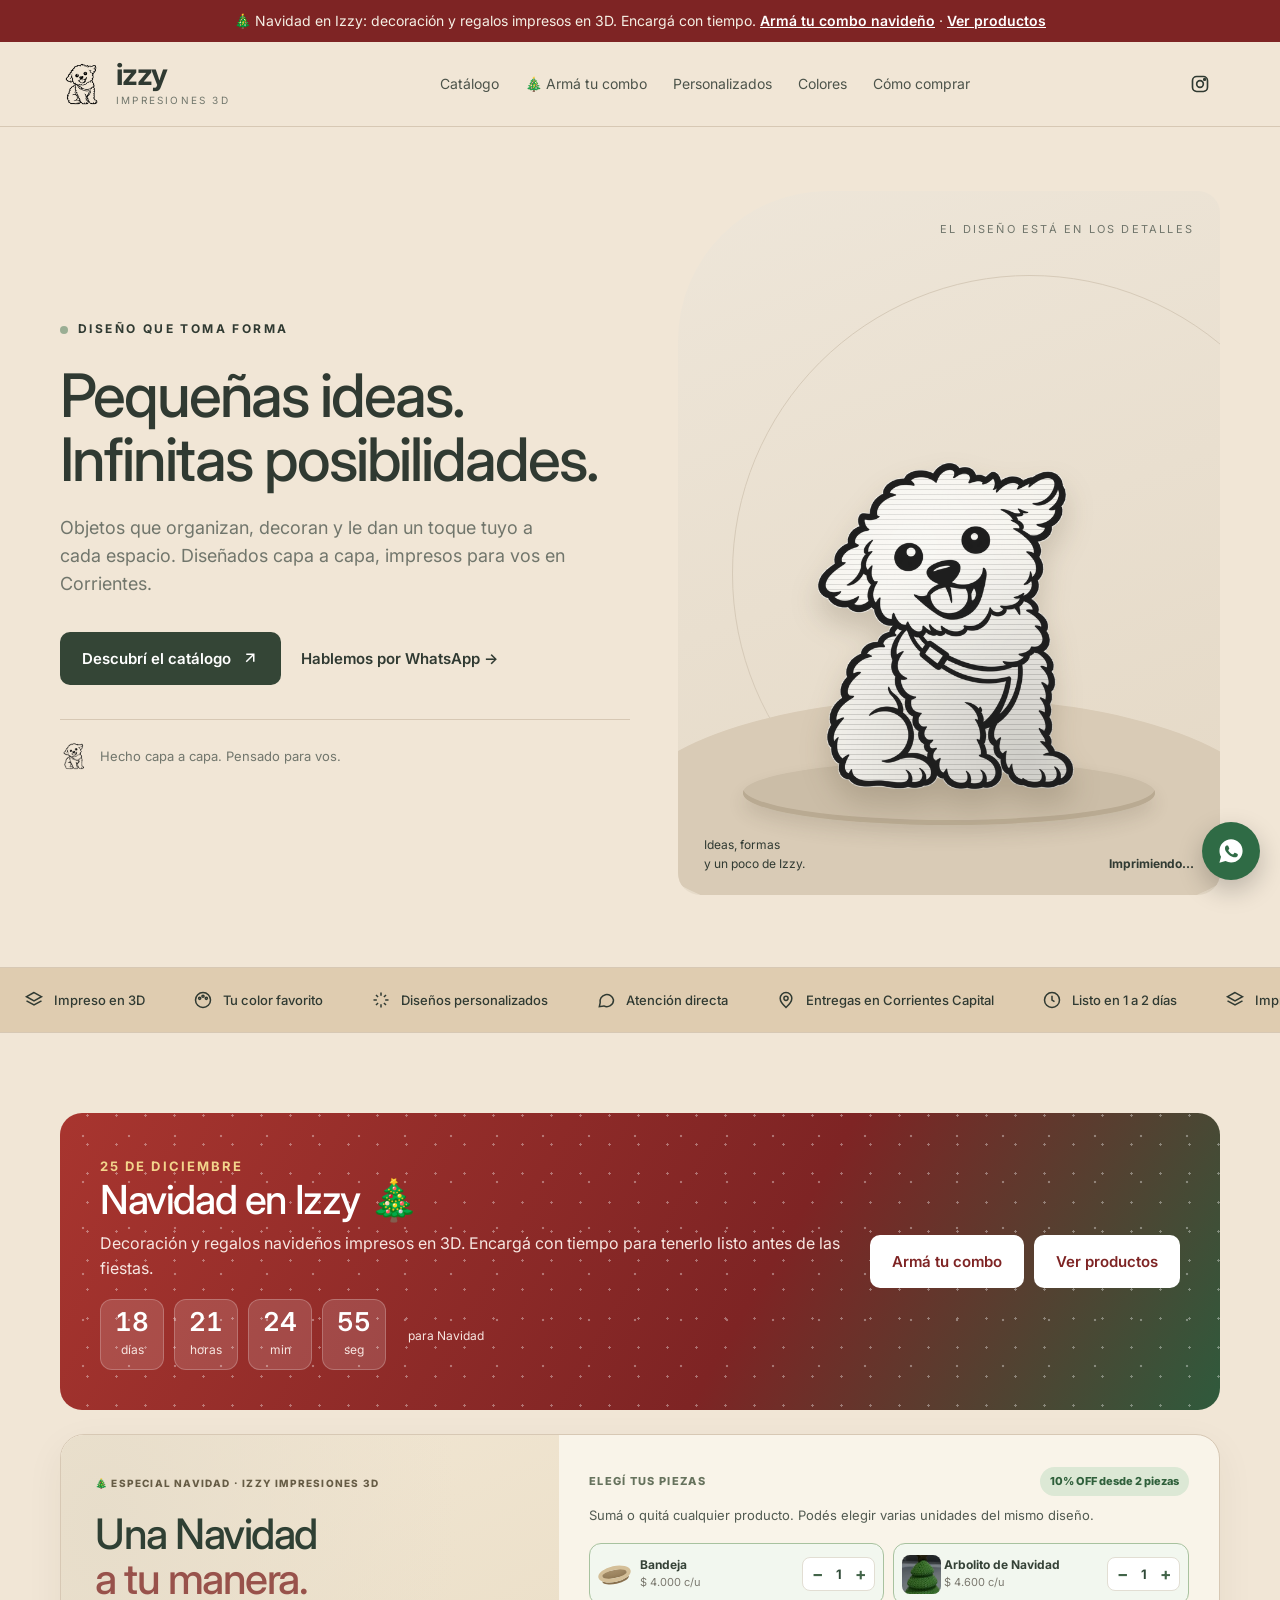
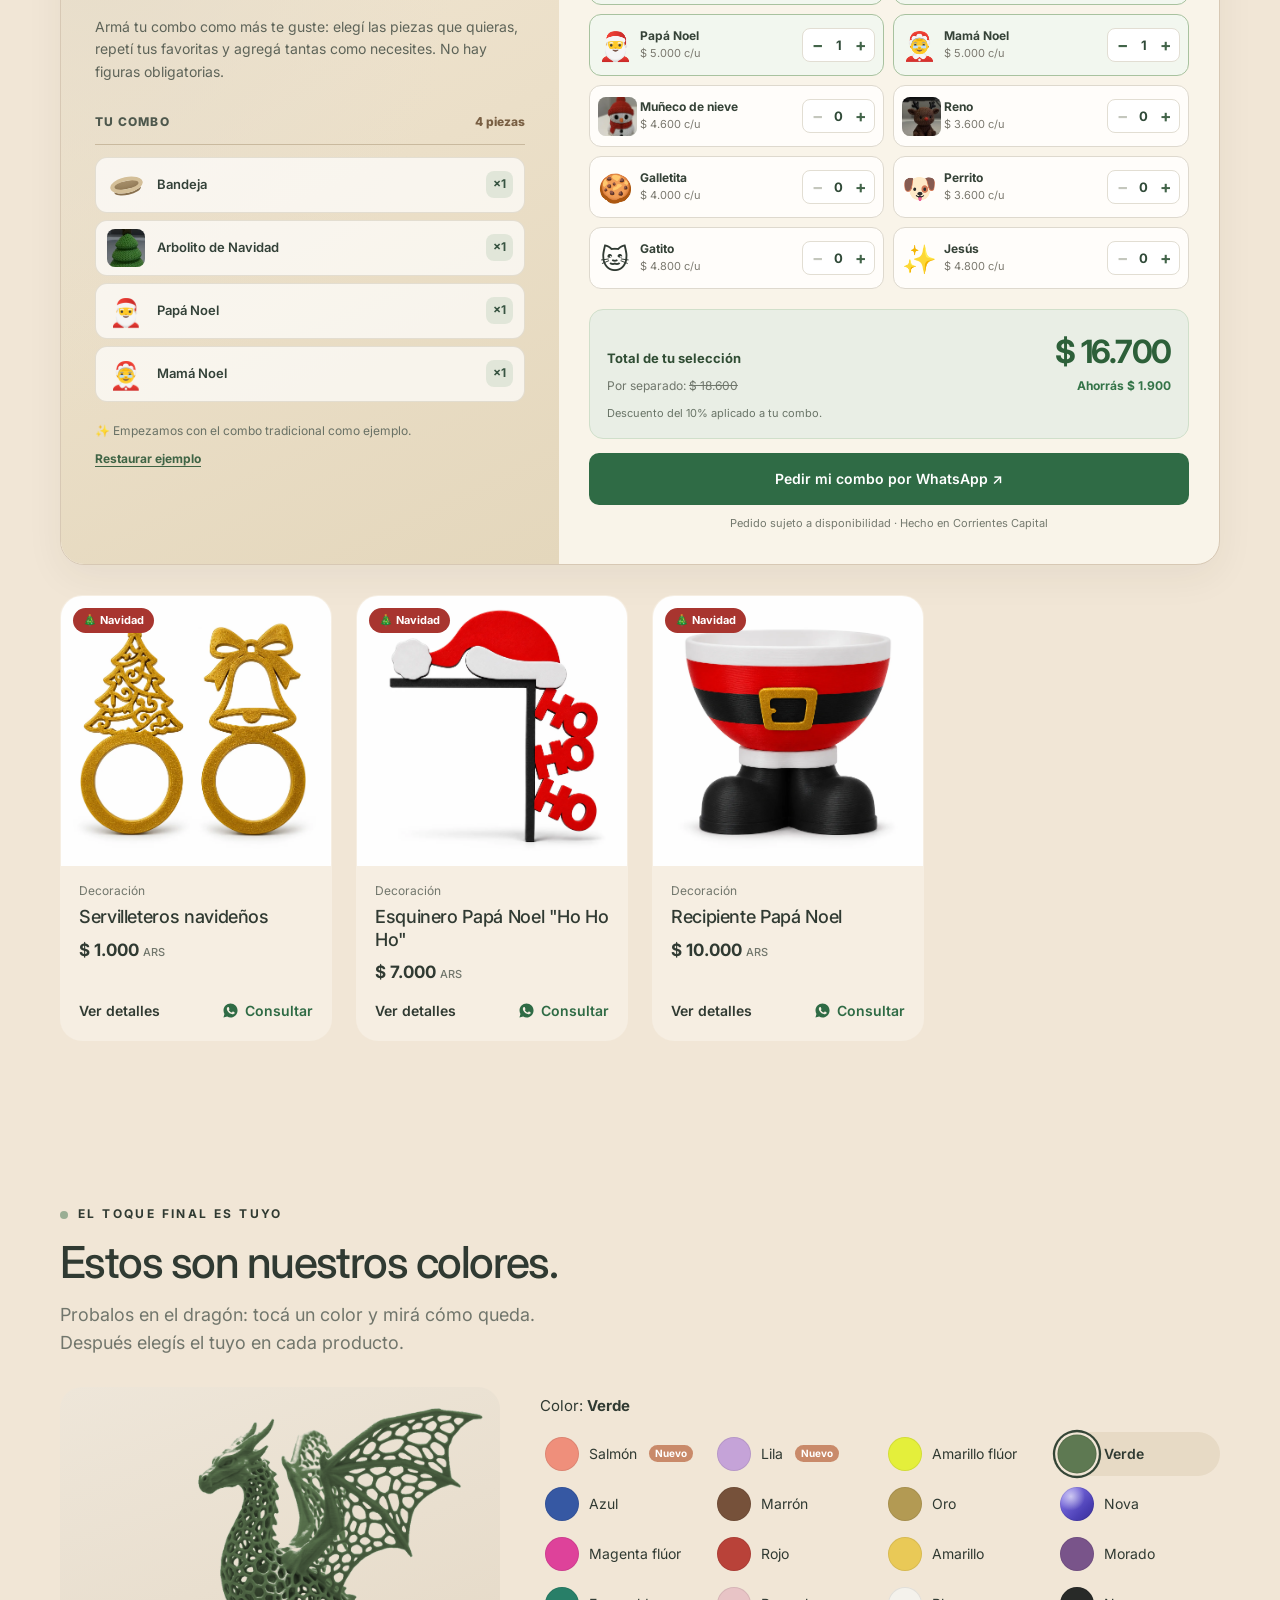
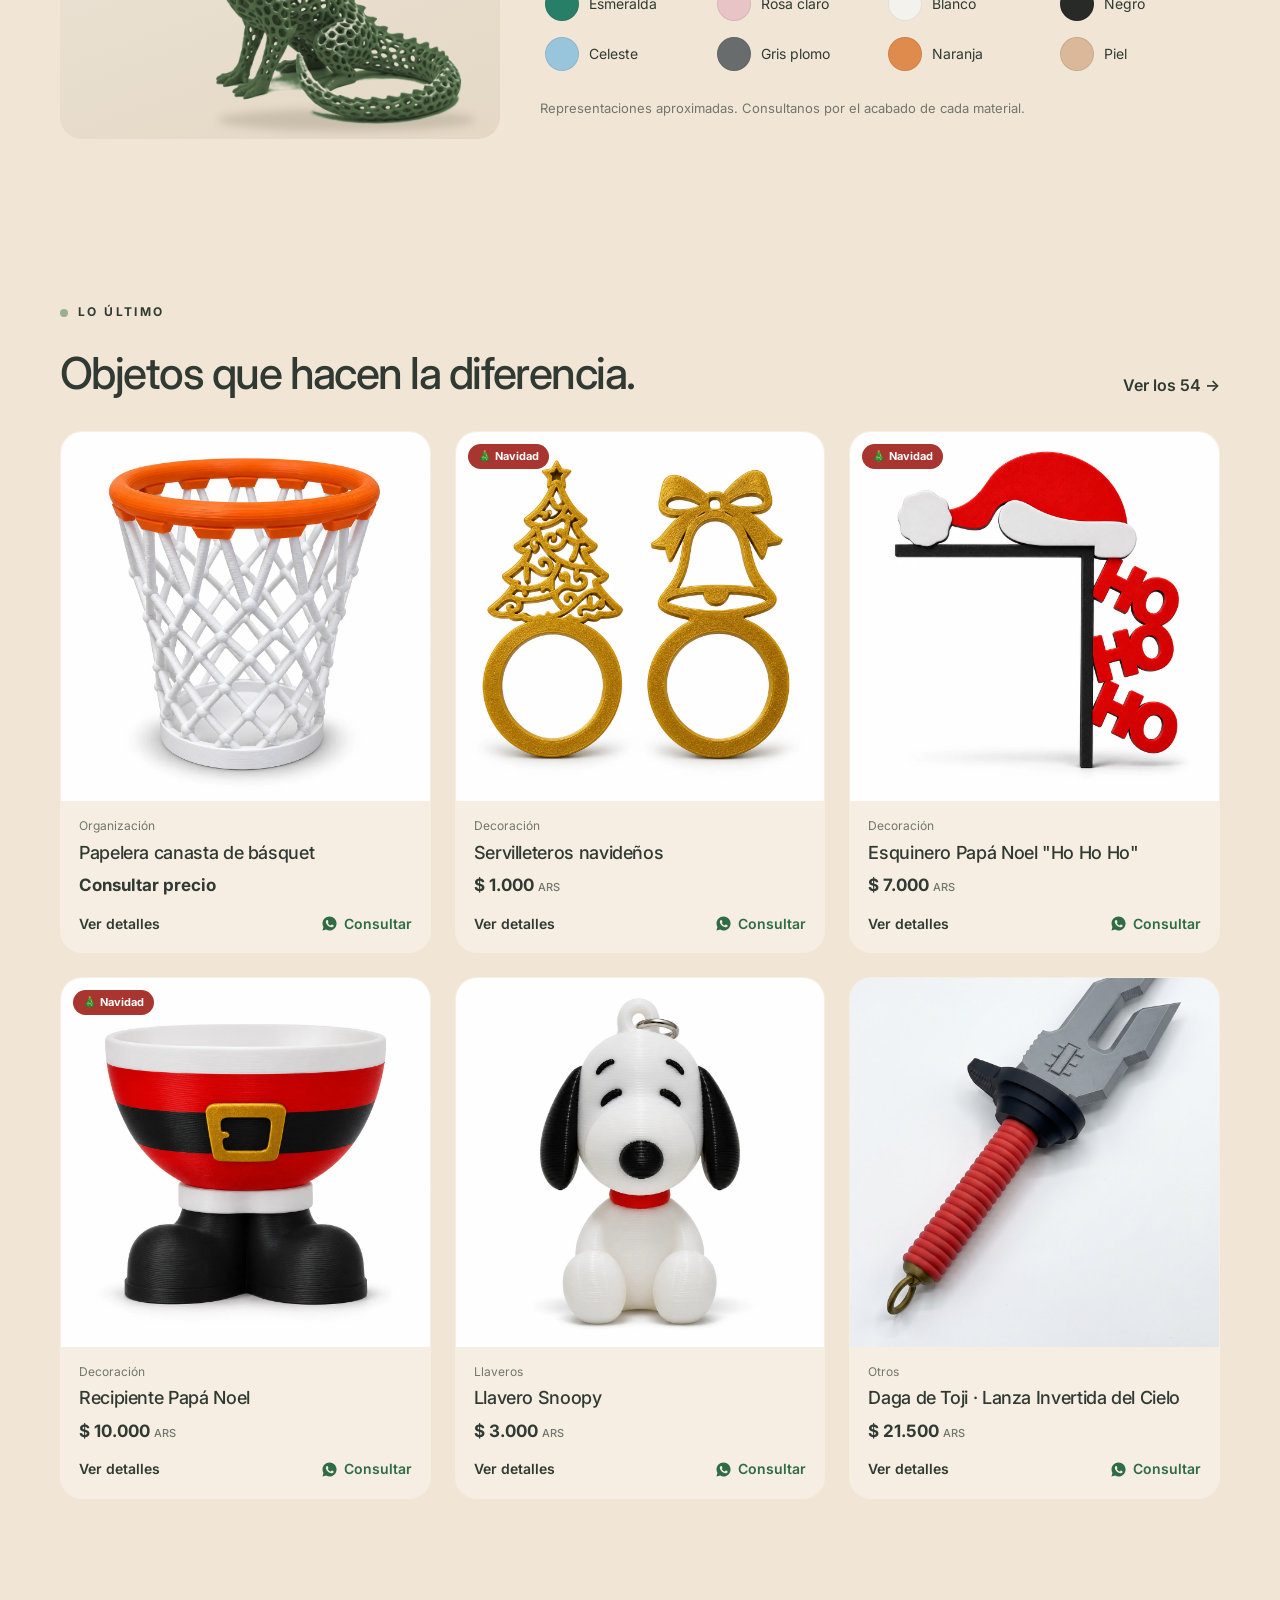
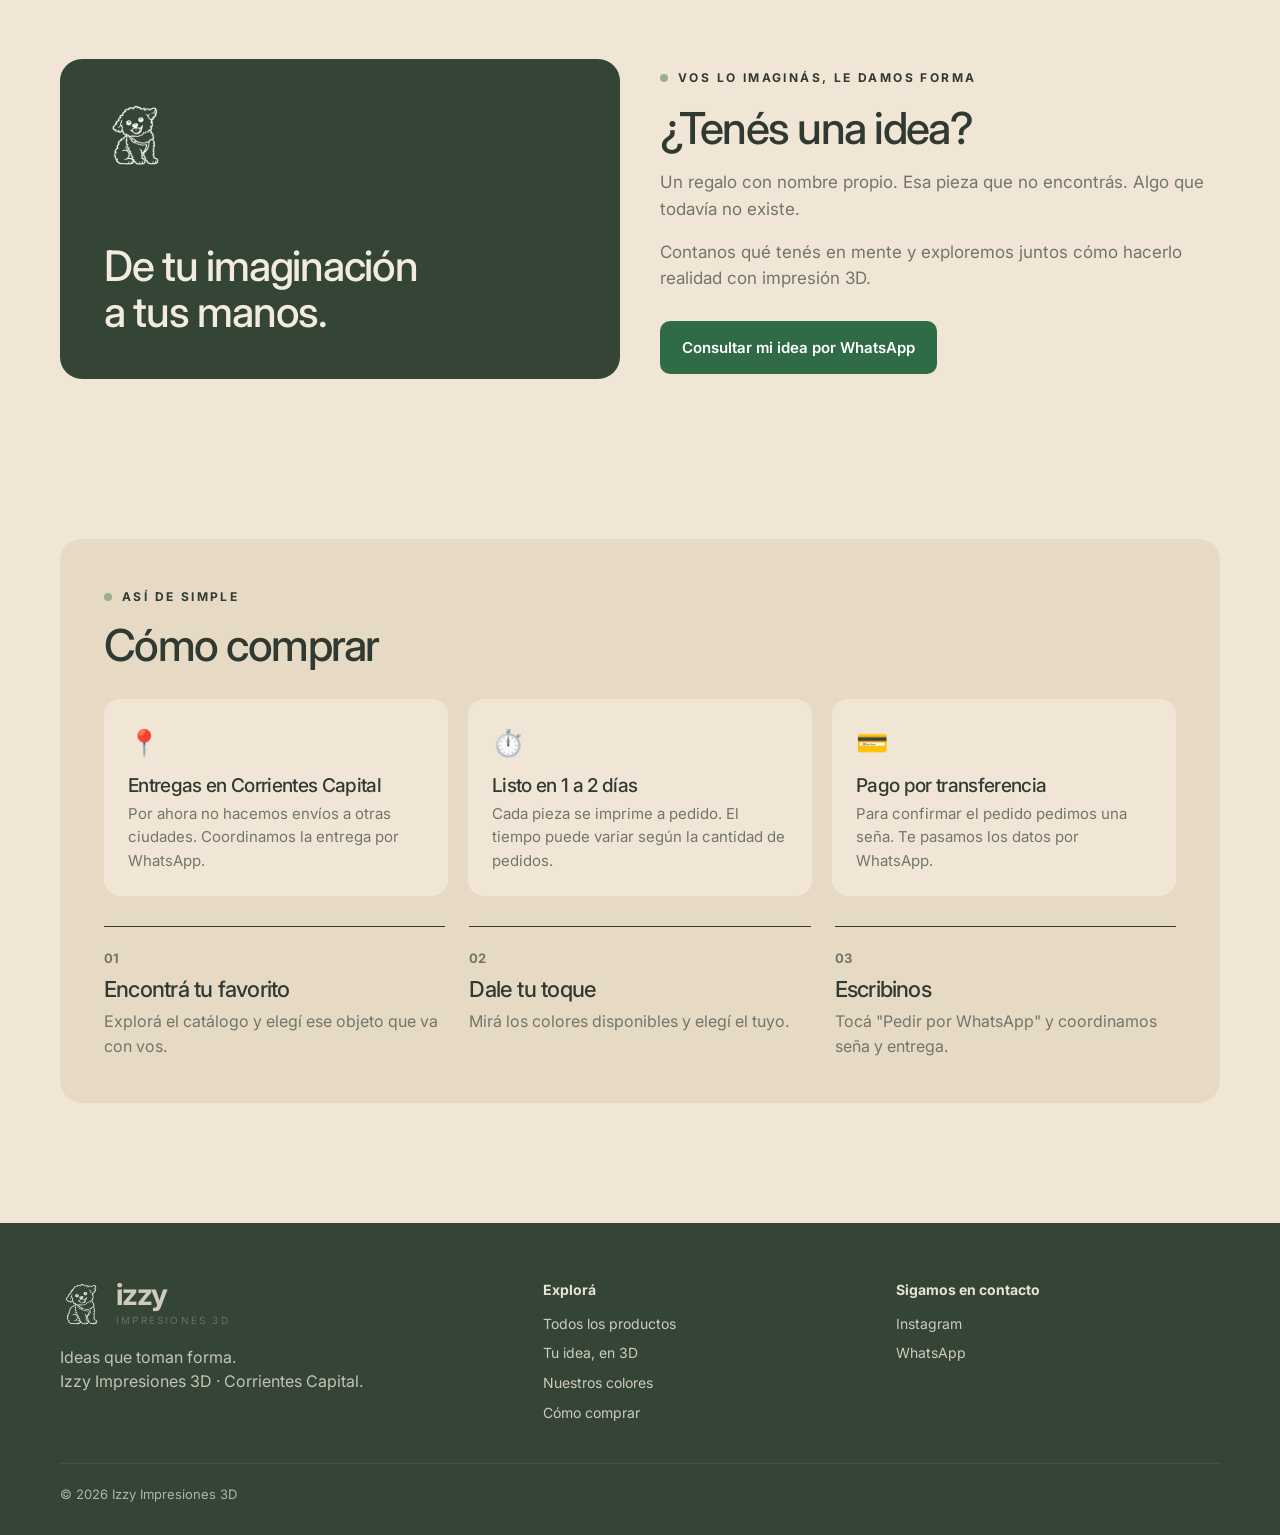
==== commit 814e39a6: "Actualizar accesos y versión de combos navideños" ====
--- a/index.html
+++ b/index.html
@@ -15,9 +15,9 @@
 <link rel="preconnect" href="https://fonts.googleapis.com">
 <link href="https://fonts.googleapis.com/css2?family=Inter:wght@400;500;600;700&display=swap" rel="stylesheet">
 <link rel="stylesheet" href="assets/styles.css?v=20261105">
-<link rel="stylesheet" href="assets/combo-navidad.css?v=20261120b">
-<script src="assets/app.js?v=20261120" defer></script>
-<script src="assets/combo-navidad.js?v=20261120b" defer></script>
+<link rel="stylesheet" href="assets/combo-navidad.css?v=20261120c">
+<script src="assets/app.js?v=20261120c" defer></script>
+<script src="assets/combo-navidad.js?v=20261120c" defer></script>
 <script src="assets/resenas.js?v=20261105" defer></script>
 </head>
 <body data-page="inicio">
@@ -61,7 +61,7 @@
         <p>Decoración y regalos navideños impresos en 3D. Encargá con tiempo para tenerlo listo antes de las fiestas.</p>
         <div class="reloj" id="reloj-navidad" hidden aria-live="off"></div>
       </div>
-      <div style="display:flex;gap:10px;flex-wrap:wrap"><a class="btn" href="#armador-navidad-inicio">Armá tu combo</a><a class="btn" href="catalogo.html?cat=navidad">Ver productos</a></div>
+      <div style="display:flex;gap:10px;flex-wrap:wrap"><a class="btn" href="combo-navidad.html">Armá tu combo</a><a class="btn" href="catalogo.html?cat=navidad">Ver productos</a></div>
     </div>
     <div class="combo-slot" id="armador-navidad-inicio" data-armador-navidad></div>
     <div class="grid" id="navidad-grid" style="margin-top:24px"></div>
--- a/assets/combo-navidad.css
+++ b/assets/combo-navidad.css
@@ -68,3 +68,11 @@
   .combo-counter output{min-width:22px}
   .combo-price-top strong{font-size:26px}
 }
+
+
+/* Fotografías reales de las primeras piezas tejidas */
+.combo-figure{position:relative;display:block;width:100%;height:100%;overflow:hidden;border-radius:8px;background:#e5e6e0}
+.combo-figure .combo-emoji{position:absolute;inset:0;display:grid;place-items:center;font-size:27px}
+.combo-figure img{position:absolute;inset:0;width:100%;height:100%;object-fit:cover;object-position:center}
+.combo-choice-art .combo-figure{width:39px;height:39px}
+.combo-selected-art .combo-figure{width:38px;height:38px}
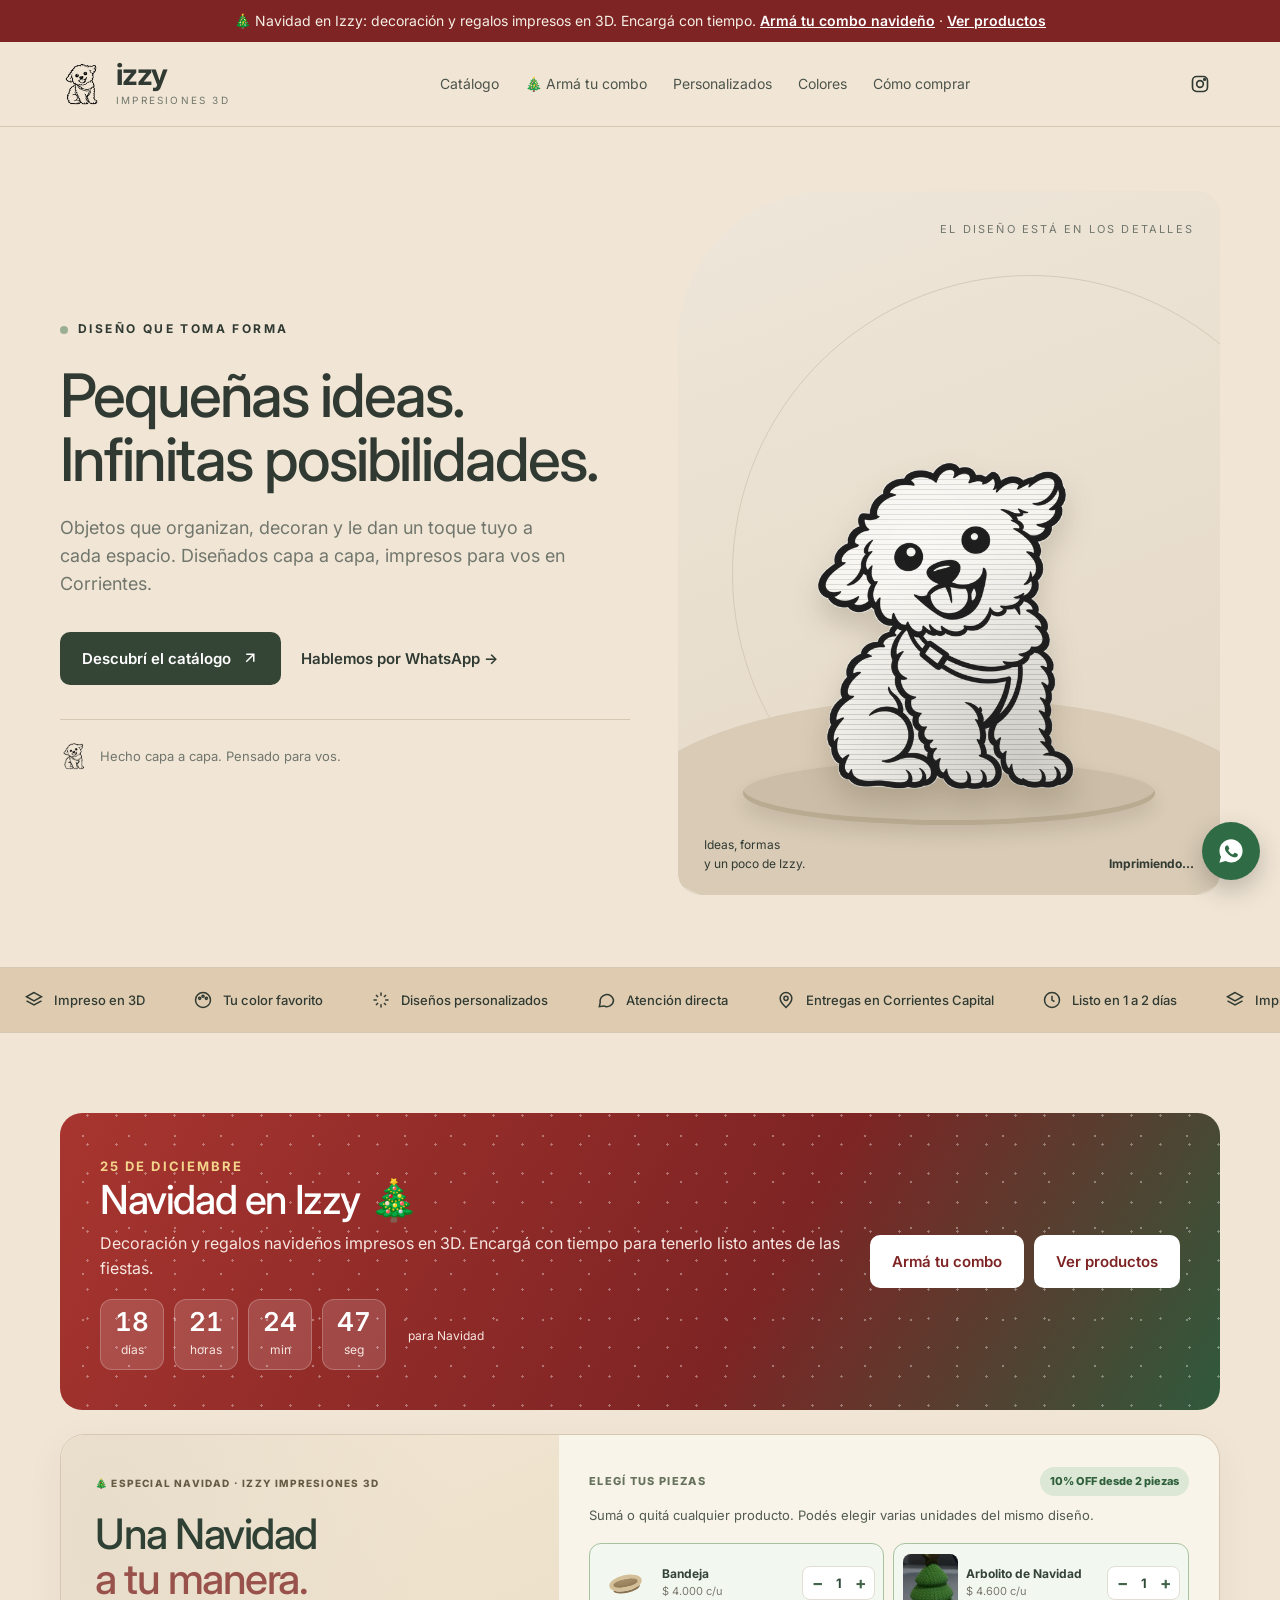
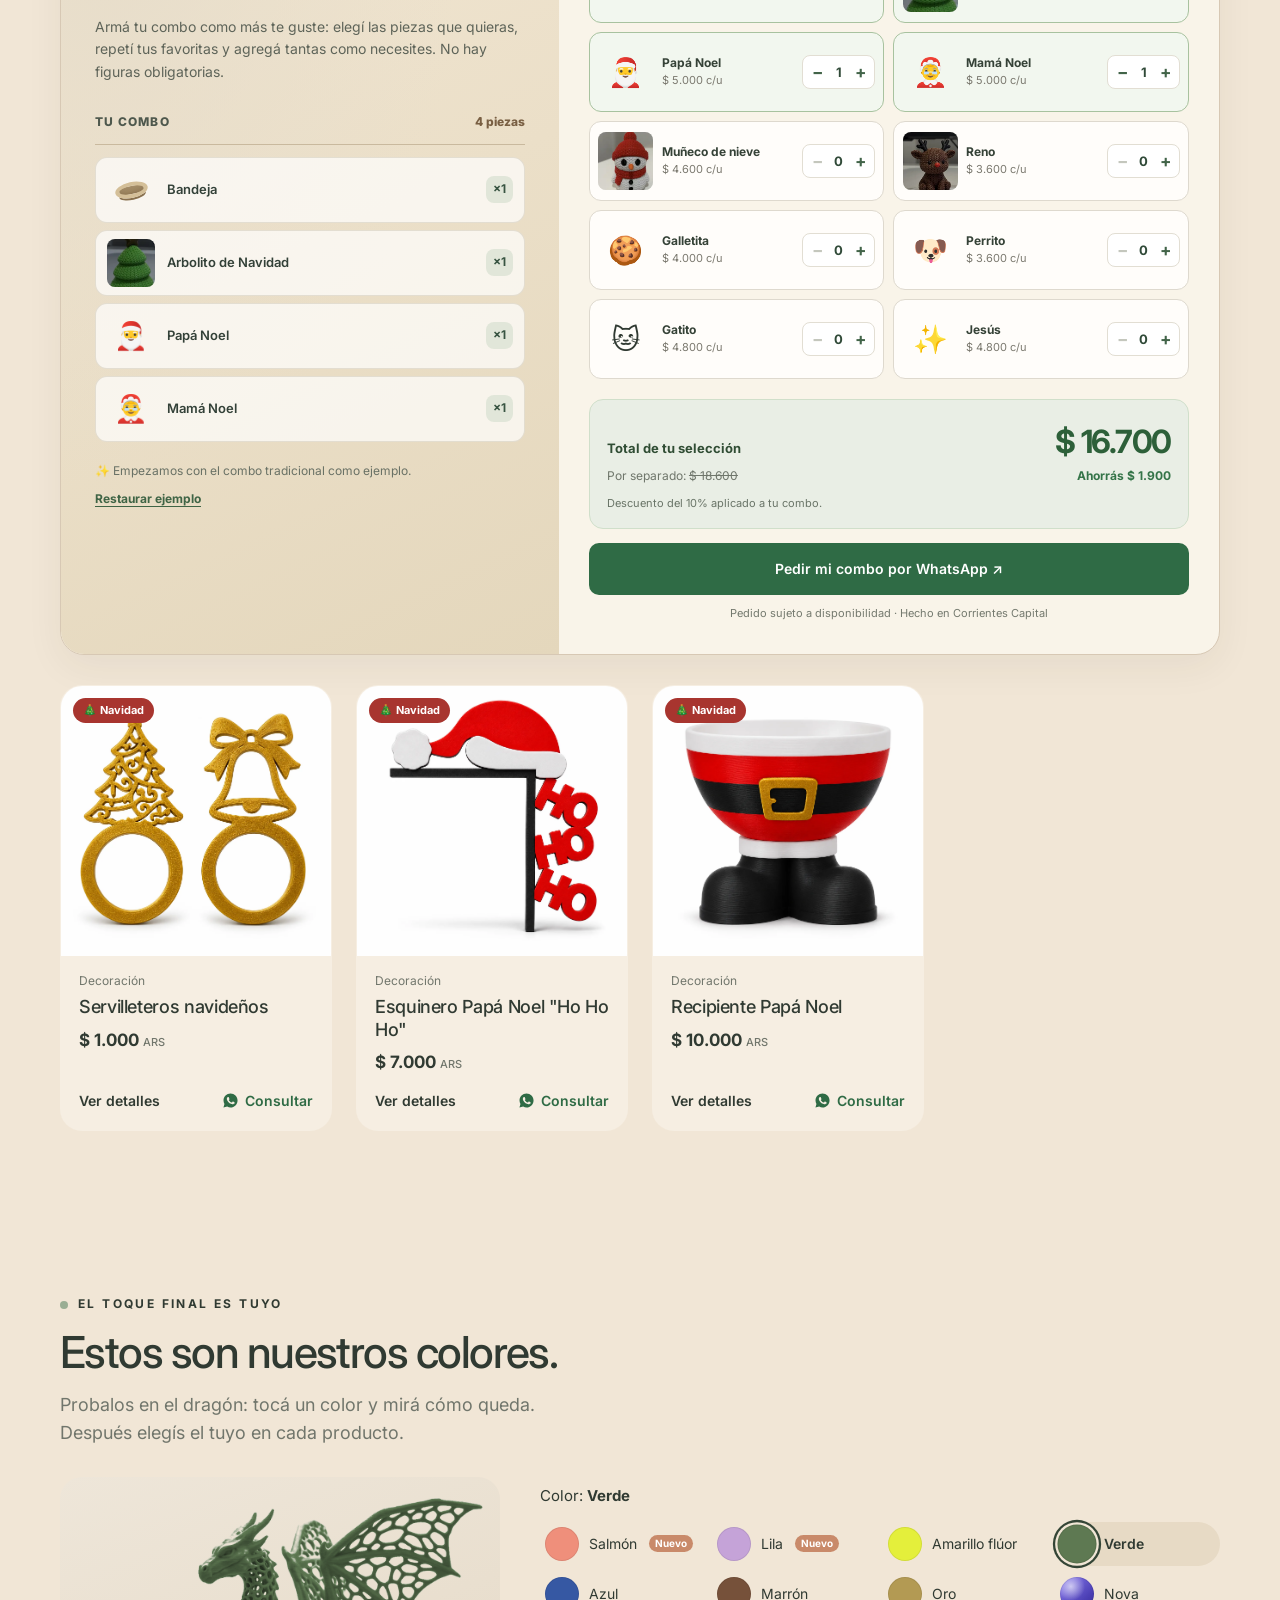
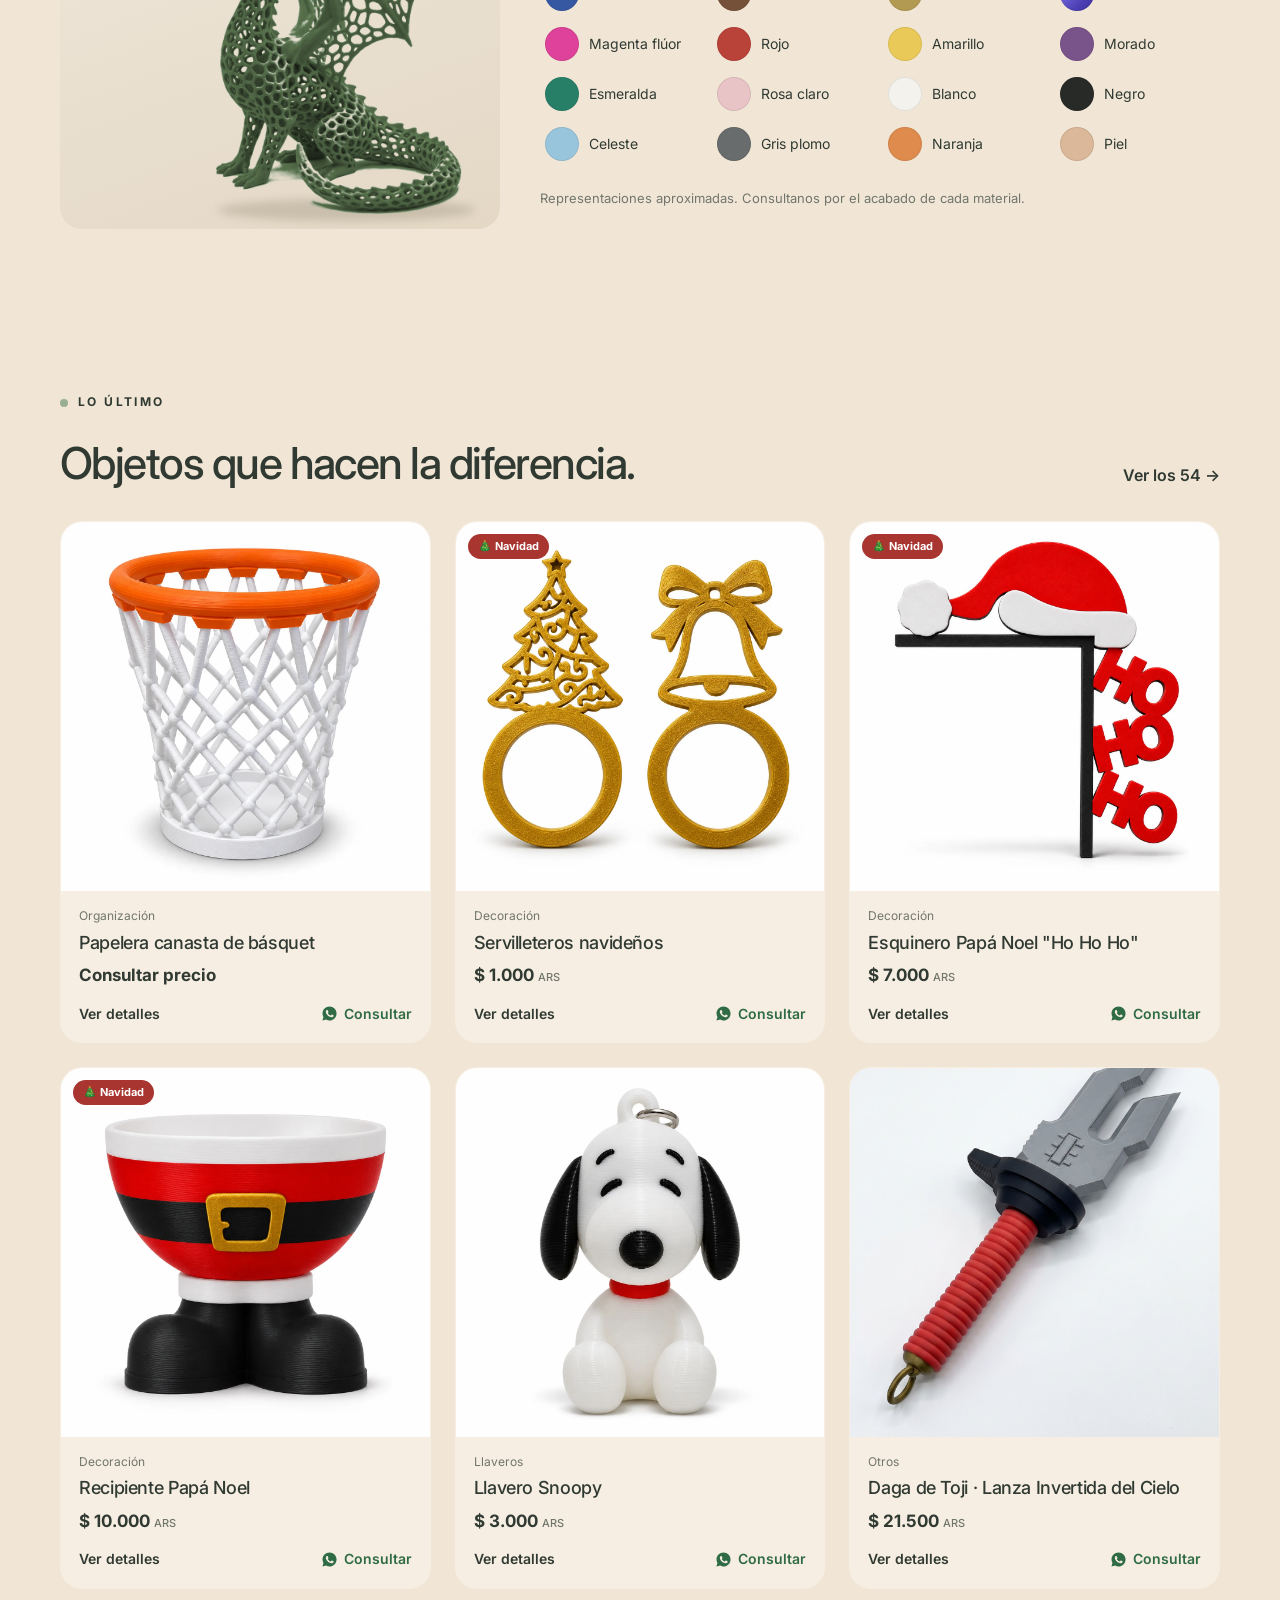
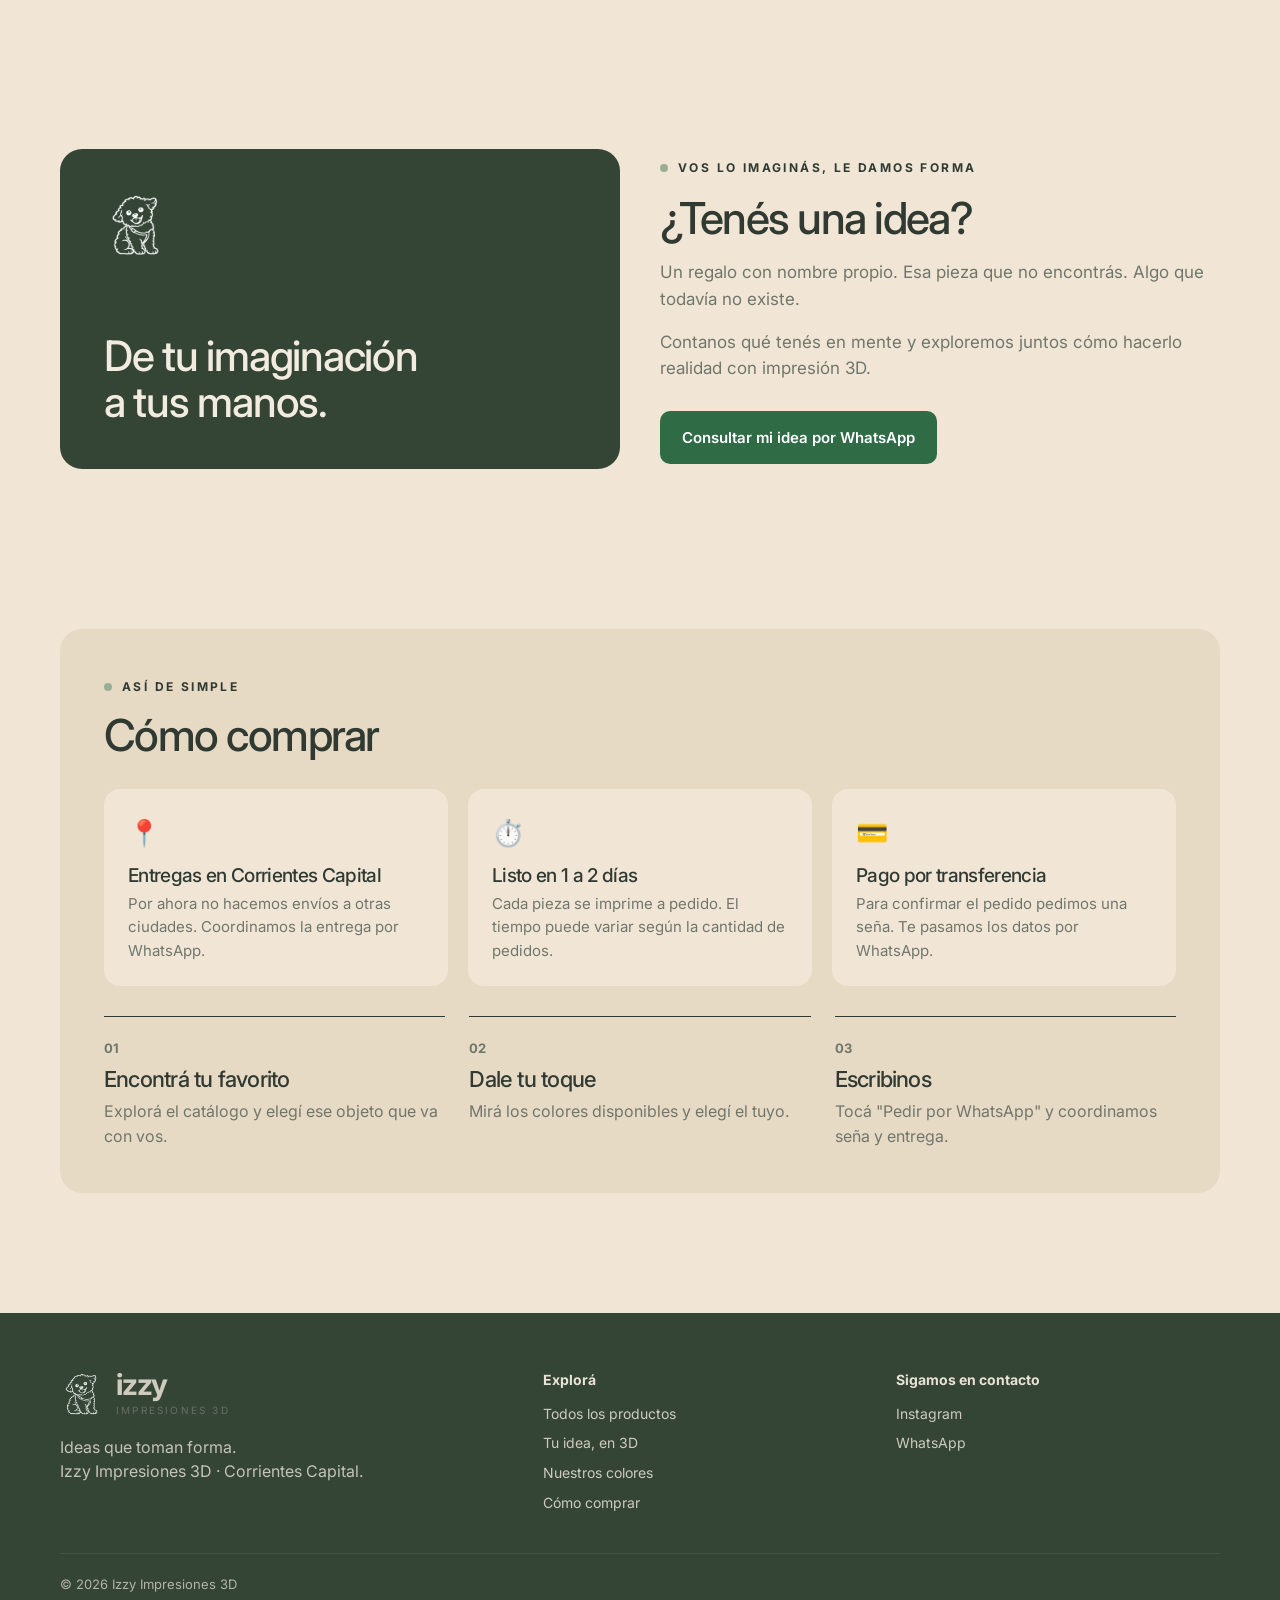
==== commit 5e04ae38: "Refrescar estilos del armador navideño con fotografías" ====
--- a/index.html
+++ b/index.html
@@ -15,7 +15,7 @@
 <link rel="preconnect" href="https://fonts.googleapis.com">
 <link href="https://fonts.googleapis.com/css2?family=Inter:wght@400;500;600;700&display=swap" rel="stylesheet">
 <link rel="stylesheet" href="assets/styles.css?v=20261105">
-<link rel="stylesheet" href="assets/combo-navidad.css?v=20261120c">
+<link rel="stylesheet" href="assets/combo-navidad.css?v=20261120d">
 <script src="assets/app.js?v=20261120c" defer></script>
 <script src="assets/combo-navidad.js?v=20261120c" defer></script>
 <script src="assets/resenas.js?v=20261105" defer></script>
--- a/assets/combo-navidad.css
+++ b/assets/combo-navidad.css
@@ -76,3 +76,10 @@
 .combo-figure img{position:absolute;inset:0;width:100%;height:100%;object-fit:cover;object-position:center}
 .combo-choice-art .combo-figure{width:39px;height:39px}
 .combo-selected-art .combo-figure{width:38px;height:38px}
+
+/* Miniaturas más grandes para distinguir las texturas de las piezas impresas */
+.combo-choice-art{width:56px;height:58px}
+.combo-choice-art .combo-figure{width:55px;height:58px}
+.combo-selected-art{width:48px;height:48px}
+.combo-selected-art .combo-figure{width:48px;height:48px}
+@media(max-width:560px){.combo-choice-art{width:60px;height:62px}.combo-choice-art .combo-figure{width:60px;height:62px}}
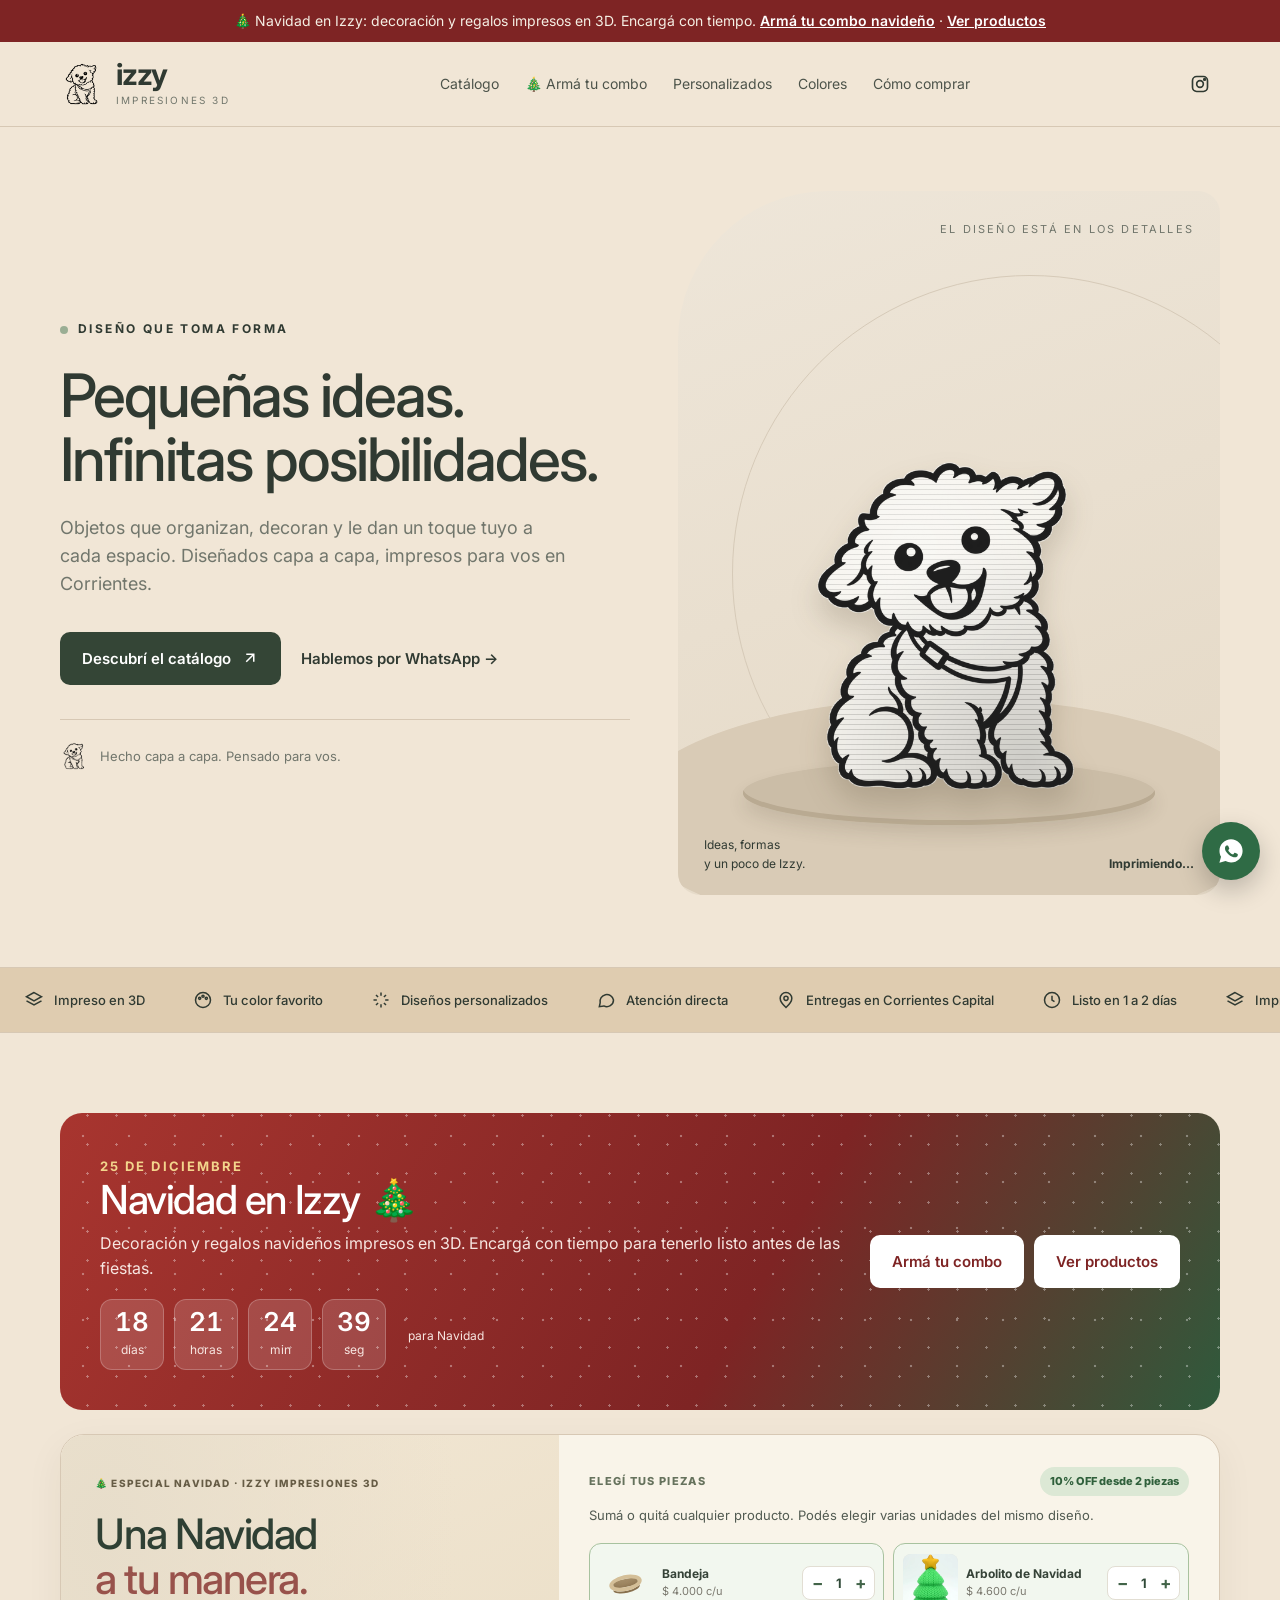
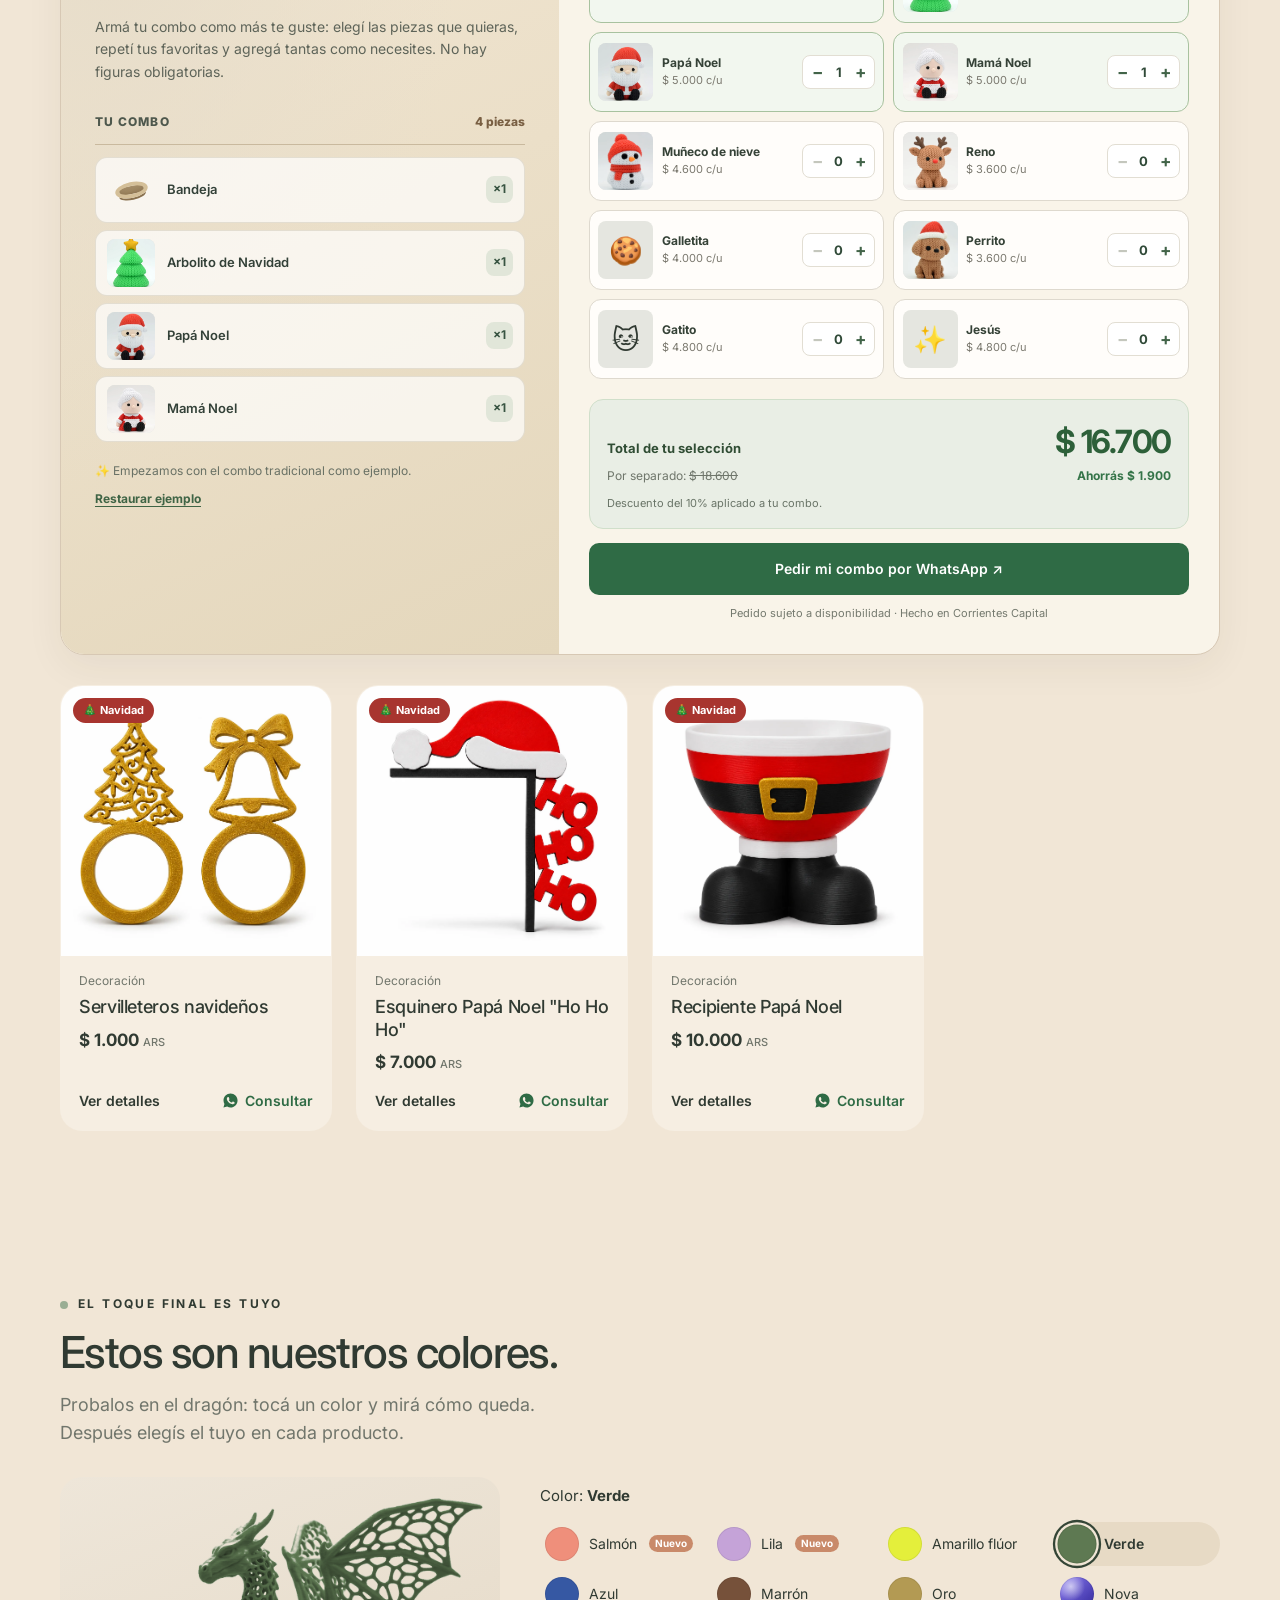
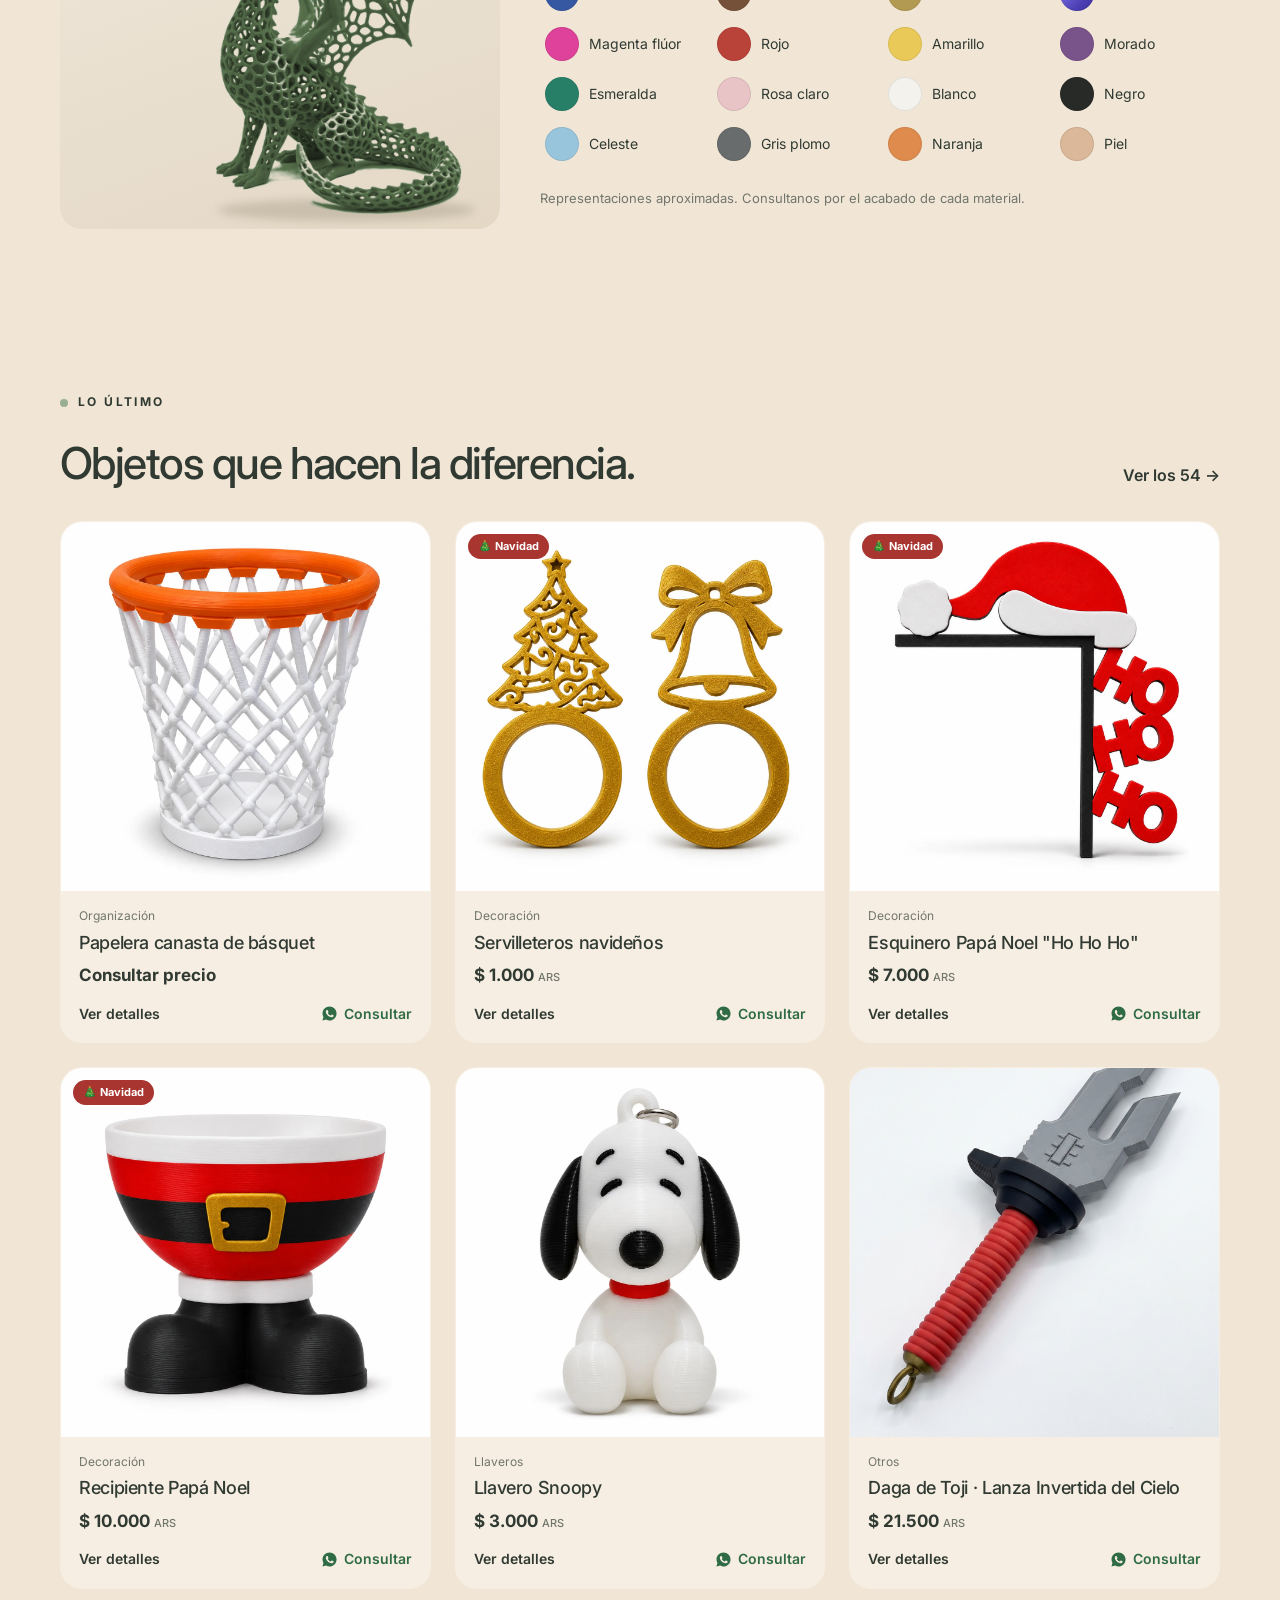
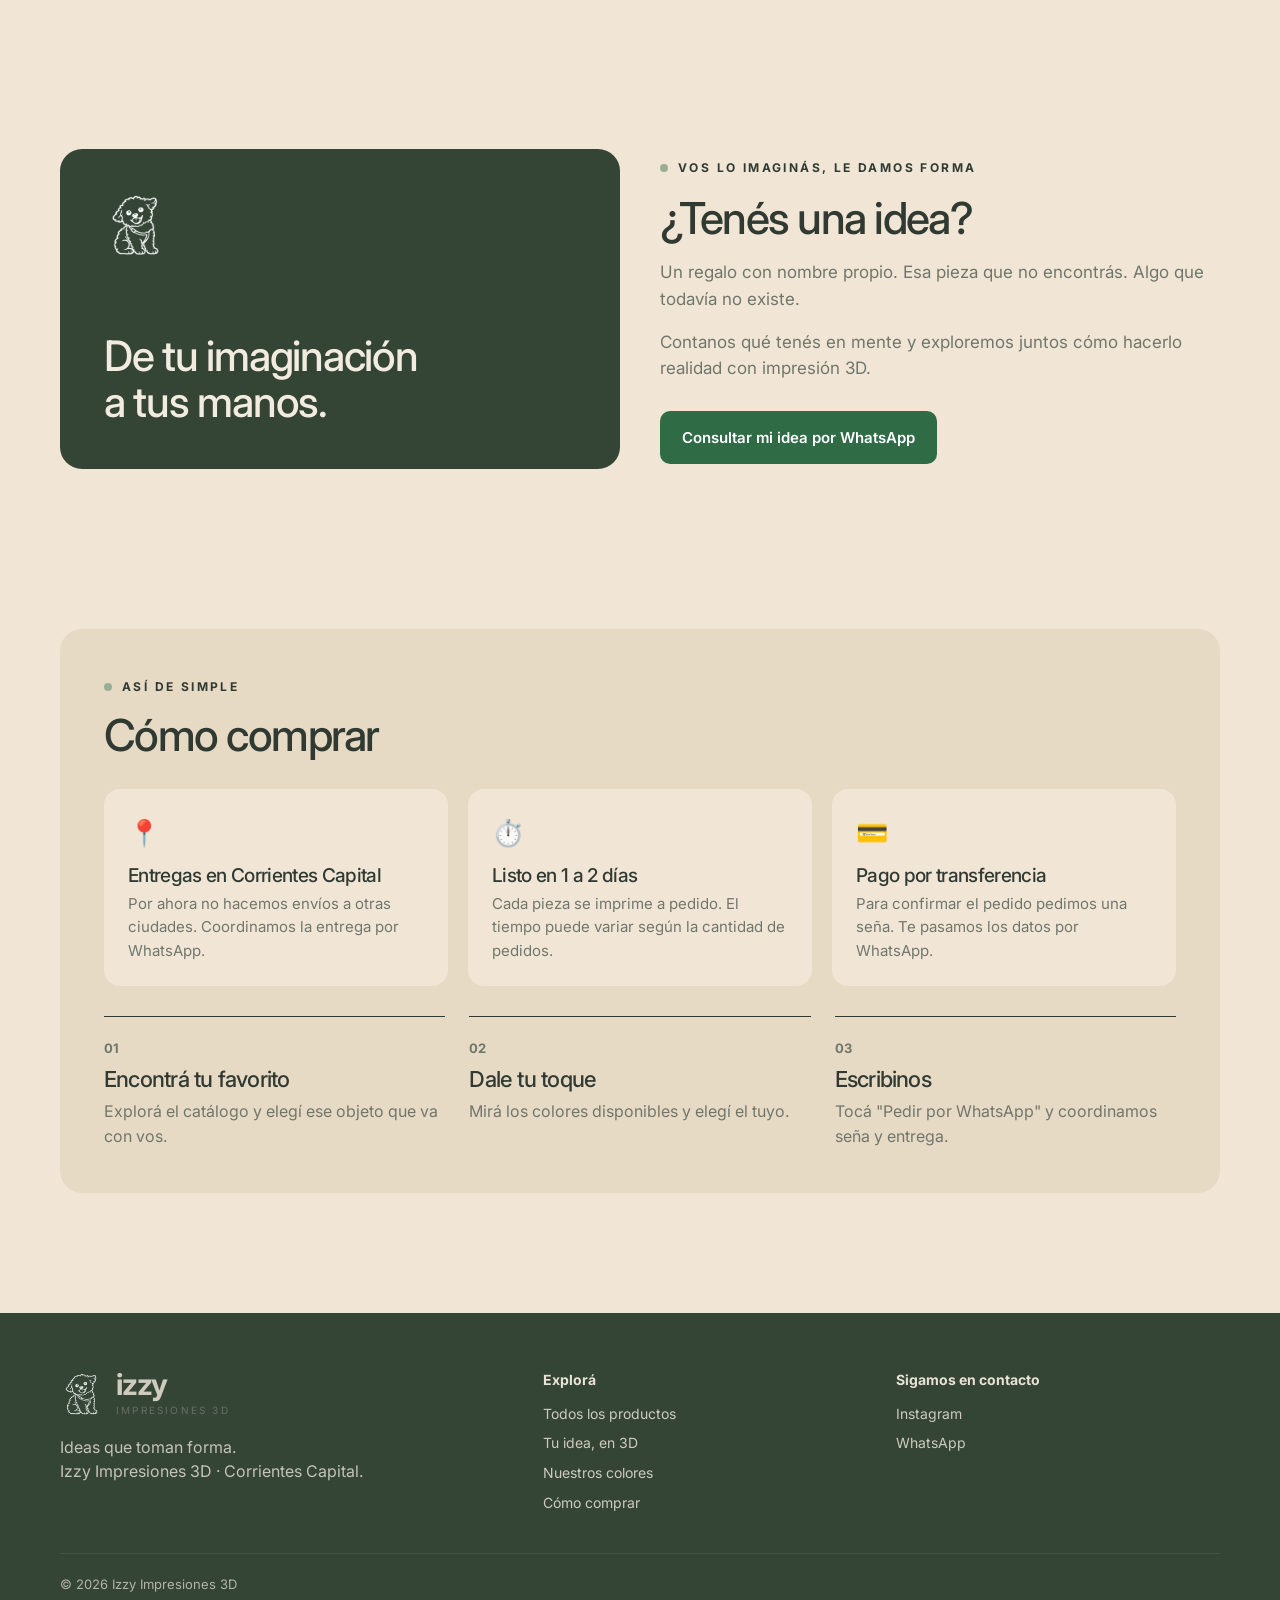
==== commit 0a7b7437: "Refrescar caché de fotos navideñas para usuarios" ====
--- a/index.html
+++ b/index.html
@@ -17,7 +17,7 @@
 <link rel="stylesheet" href="assets/styles.css?v=20261105">
 <link rel="stylesheet" href="assets/combo-navidad.css?v=20261120d">
 <script src="assets/app.js?v=20261120c" defer></script>
-<script src="assets/combo-navidad.js?v=20261120c" defer></script>
+<script src="assets/combo-navidad.js?v=20261120e" defer></script>
 <script src="assets/resenas.js?v=20261105" defer></script>
 </head>
 <body data-page="inicio">
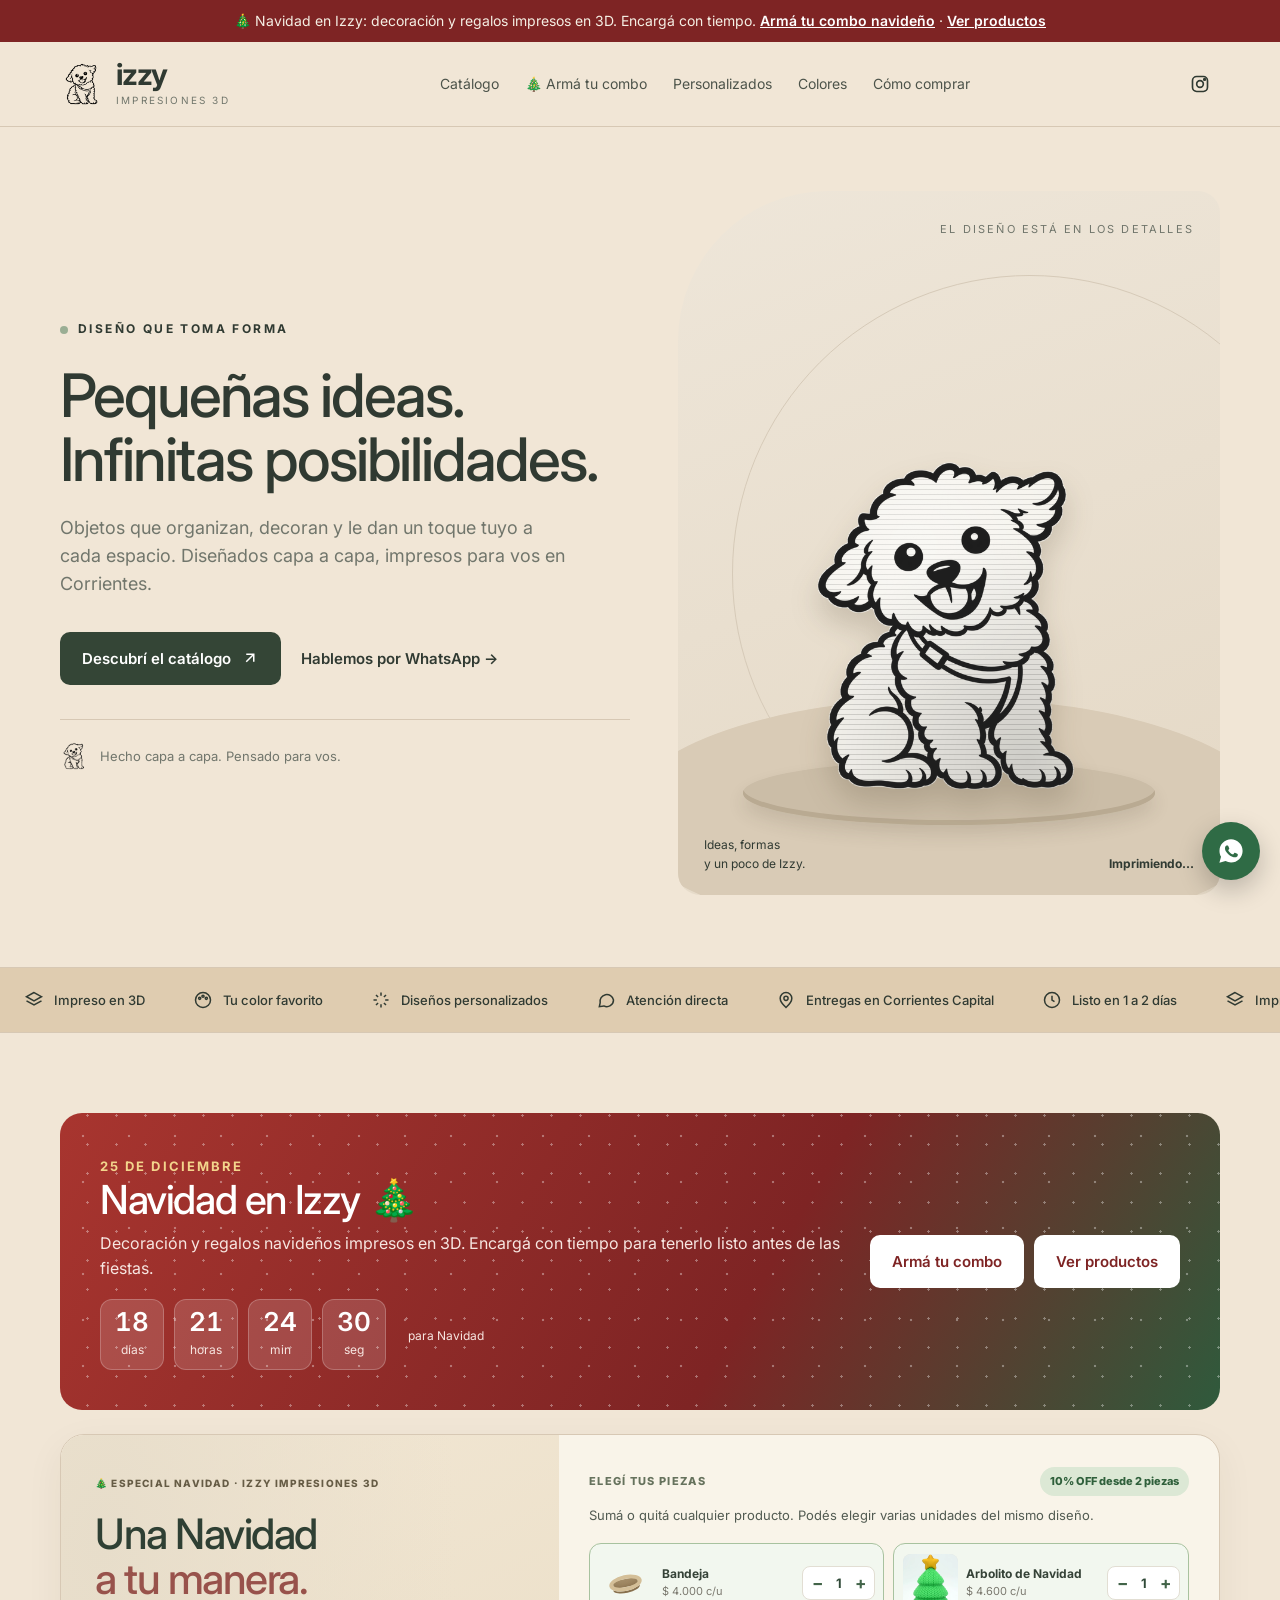
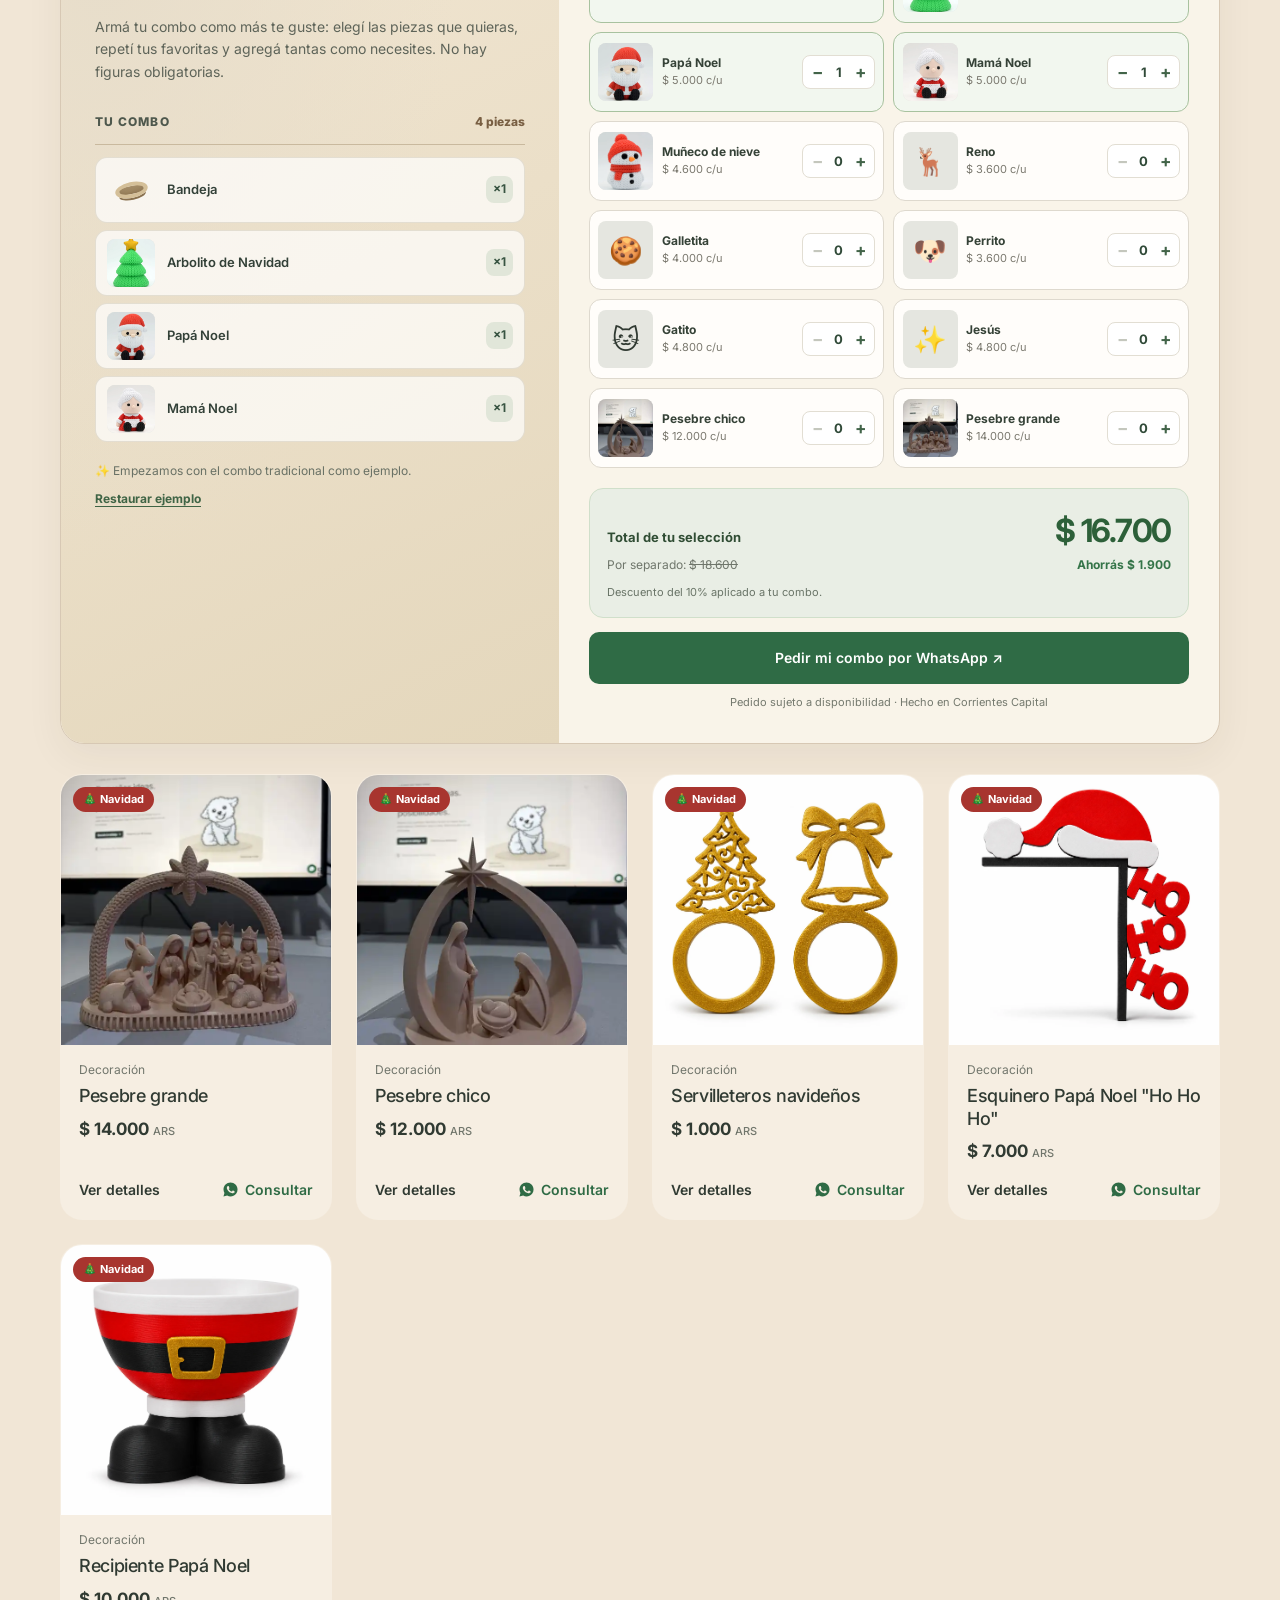
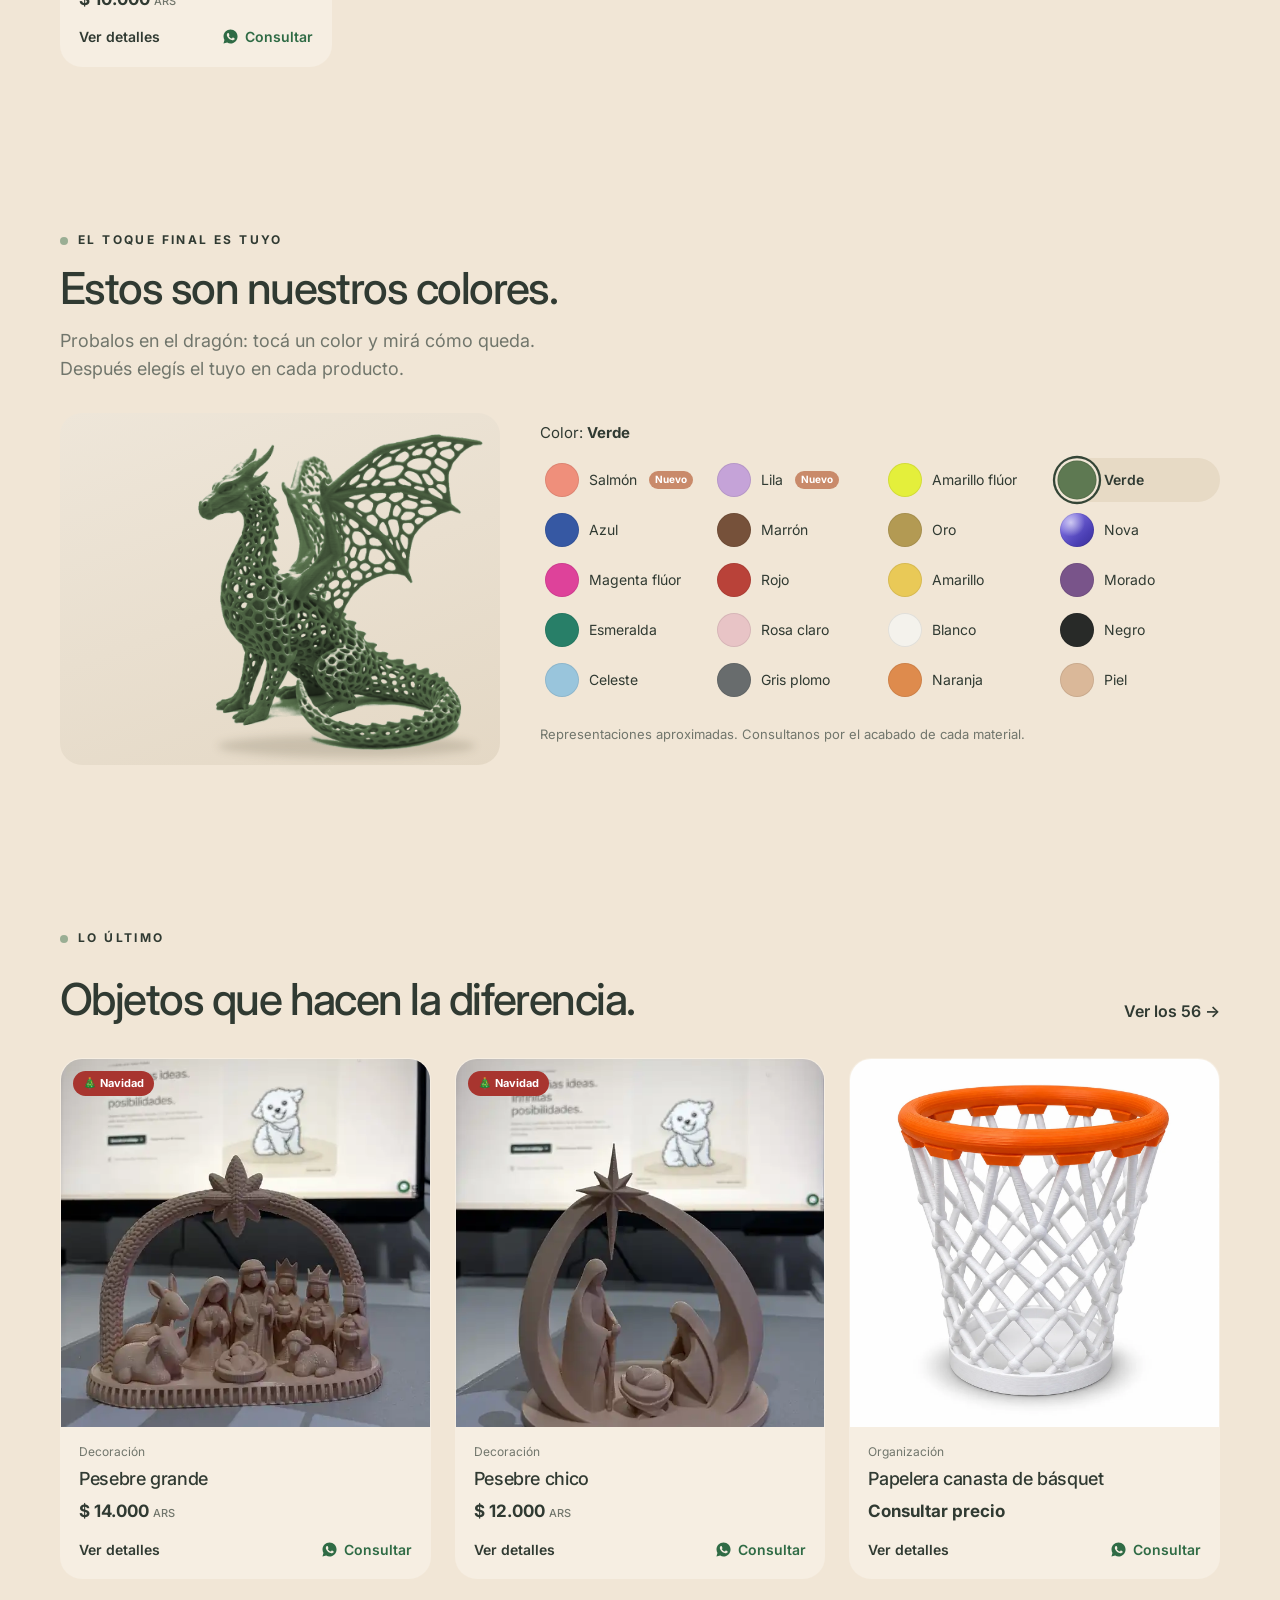
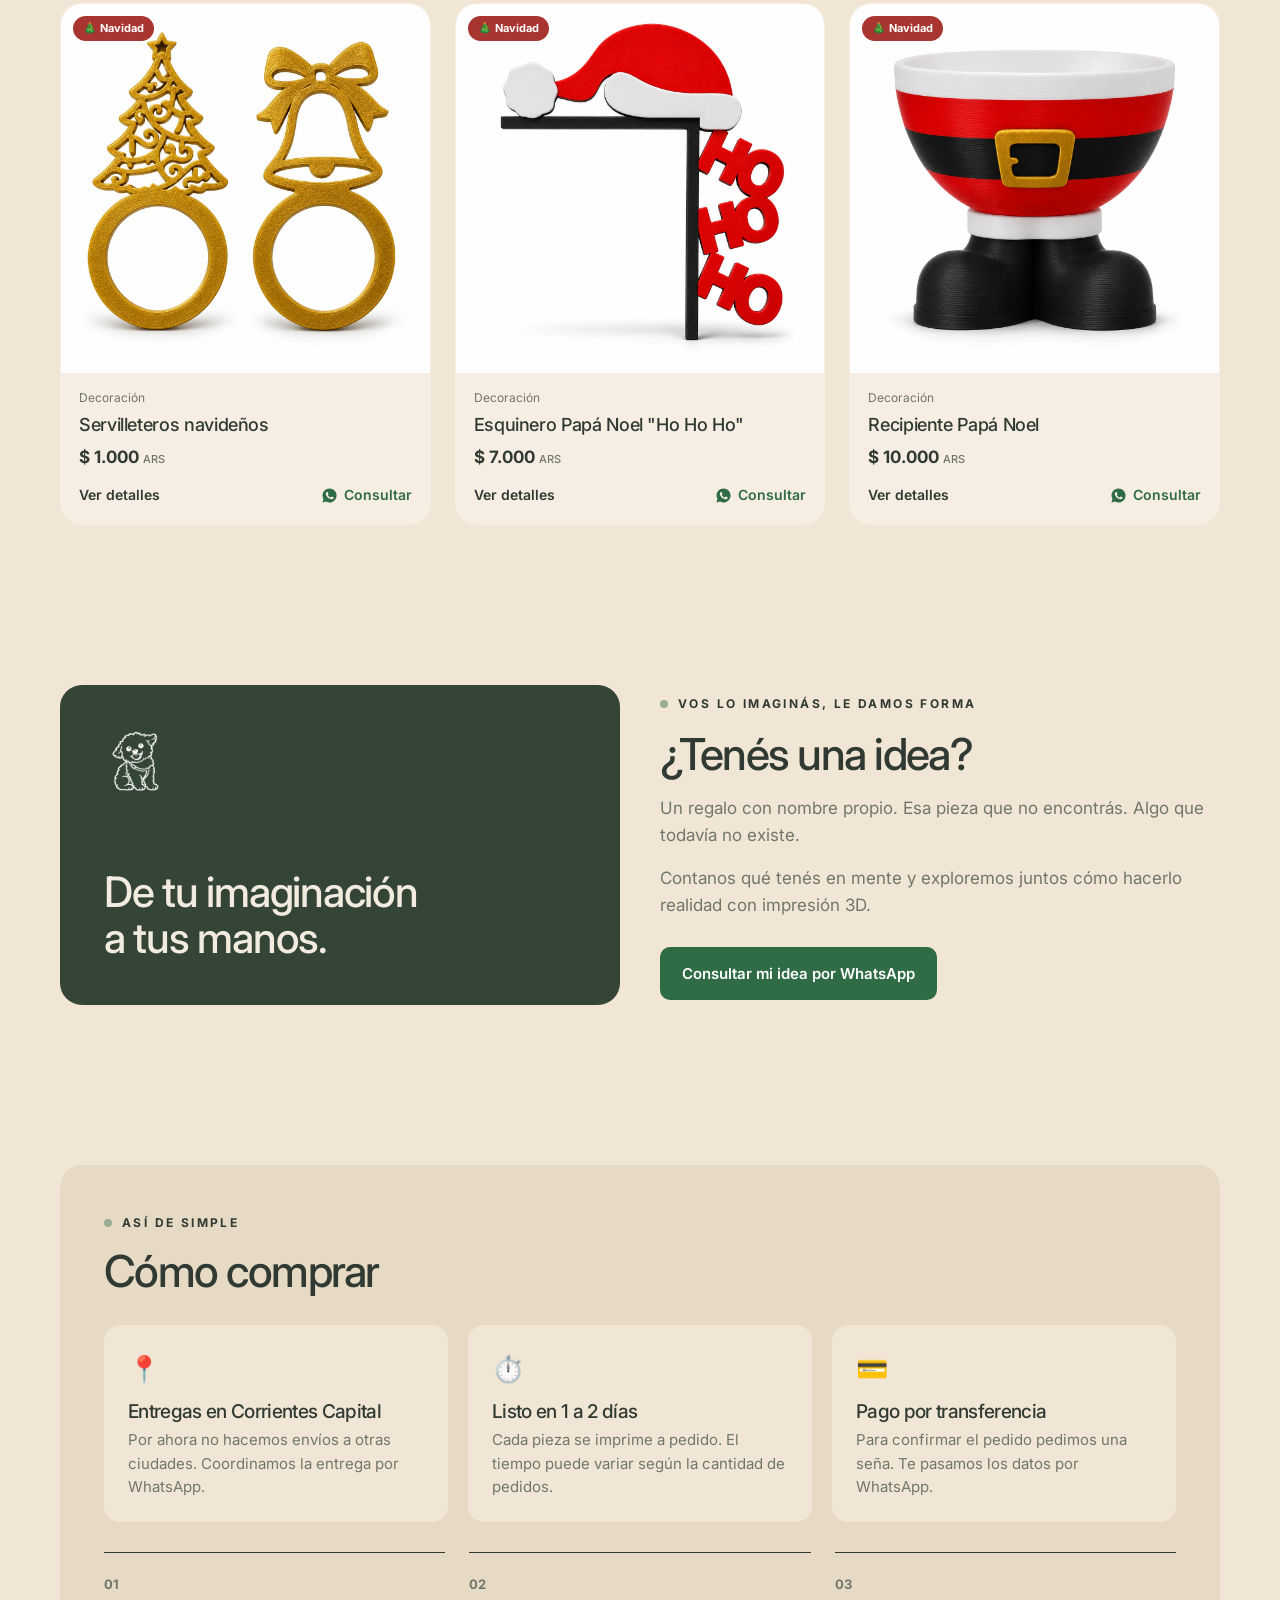
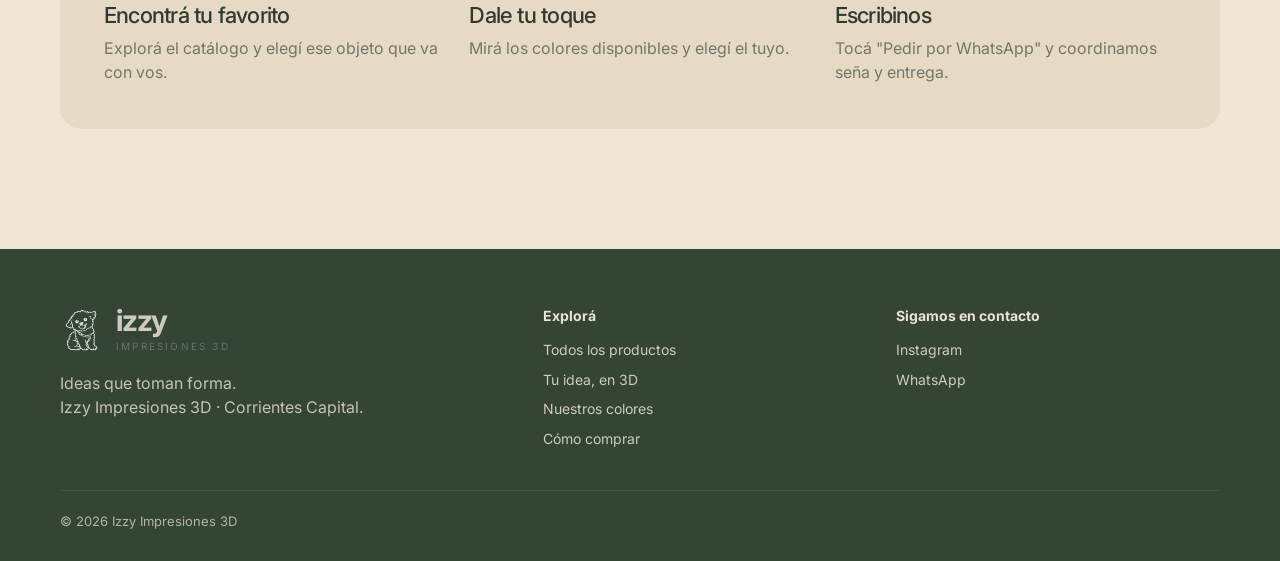
==== commit b2547618: "Actualizar caché del armador con fotos de pesebres" ====
--- a/index.html
+++ b/index.html
@@ -17,7 +17,7 @@
 <link rel="stylesheet" href="assets/styles.css?v=20261105">
 <link rel="stylesheet" href="assets/combo-navidad.css?v=20261120d">
 <script src="assets/app.js?v=20261120c" defer></script>
-<script src="assets/combo-navidad.js?v=20261120e" defer></script>
+<script src="assets/combo-navidad.js?v=20261120f" defer></script>
 <script src="assets/resenas.js?v=20261105" defer></script>
 </head>
 <body data-page="inicio">
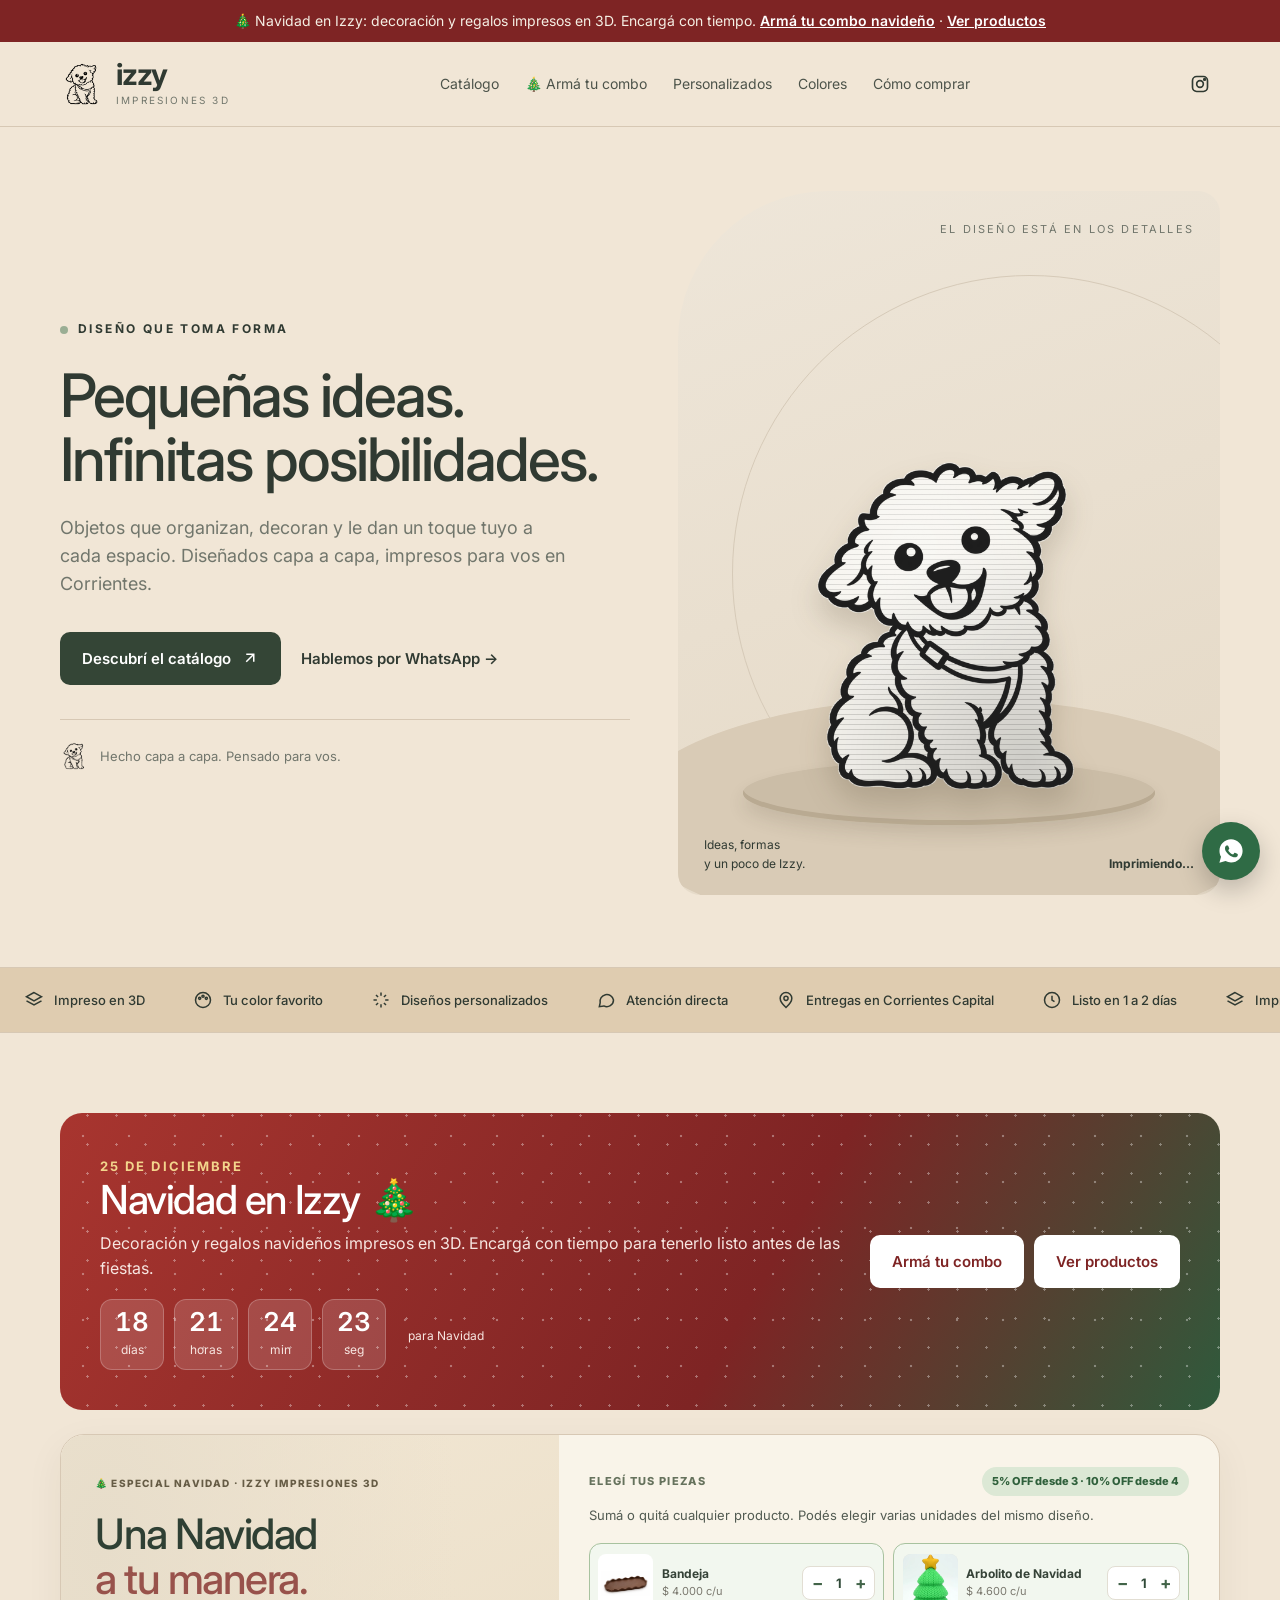
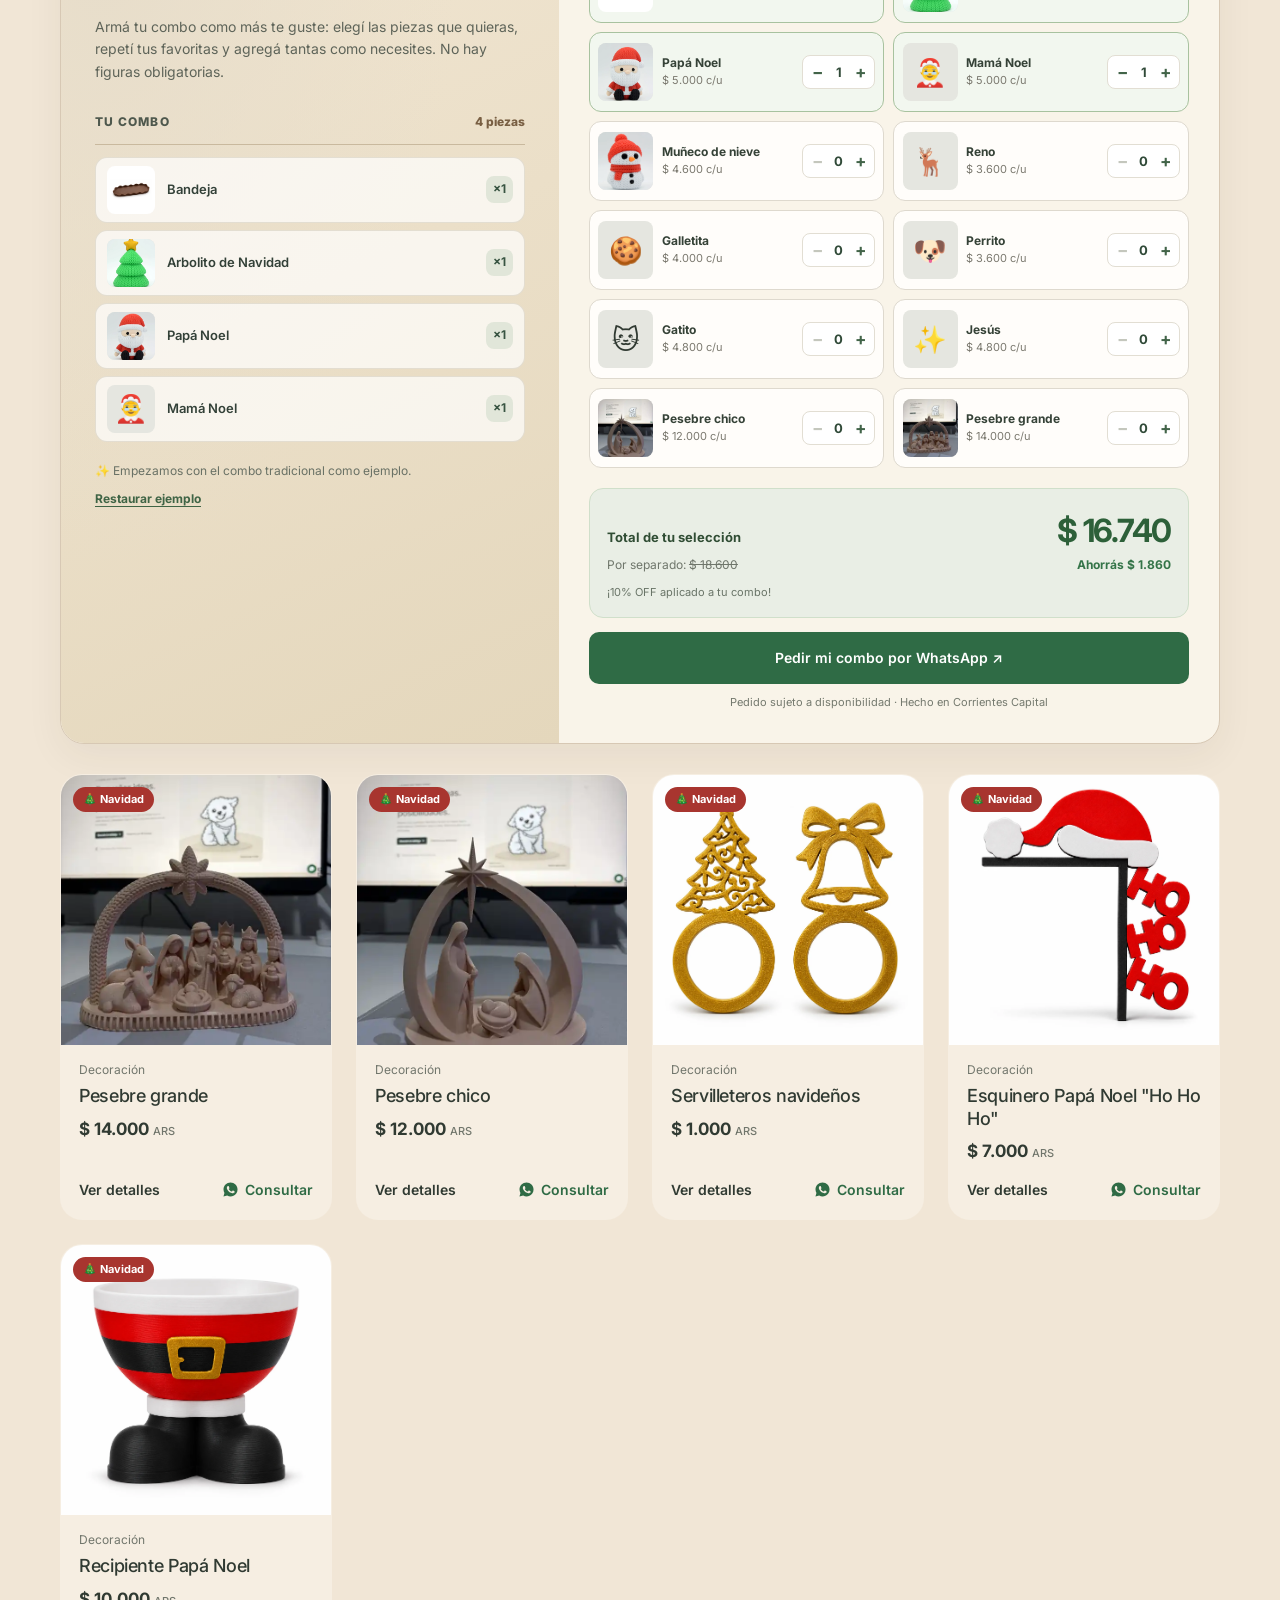
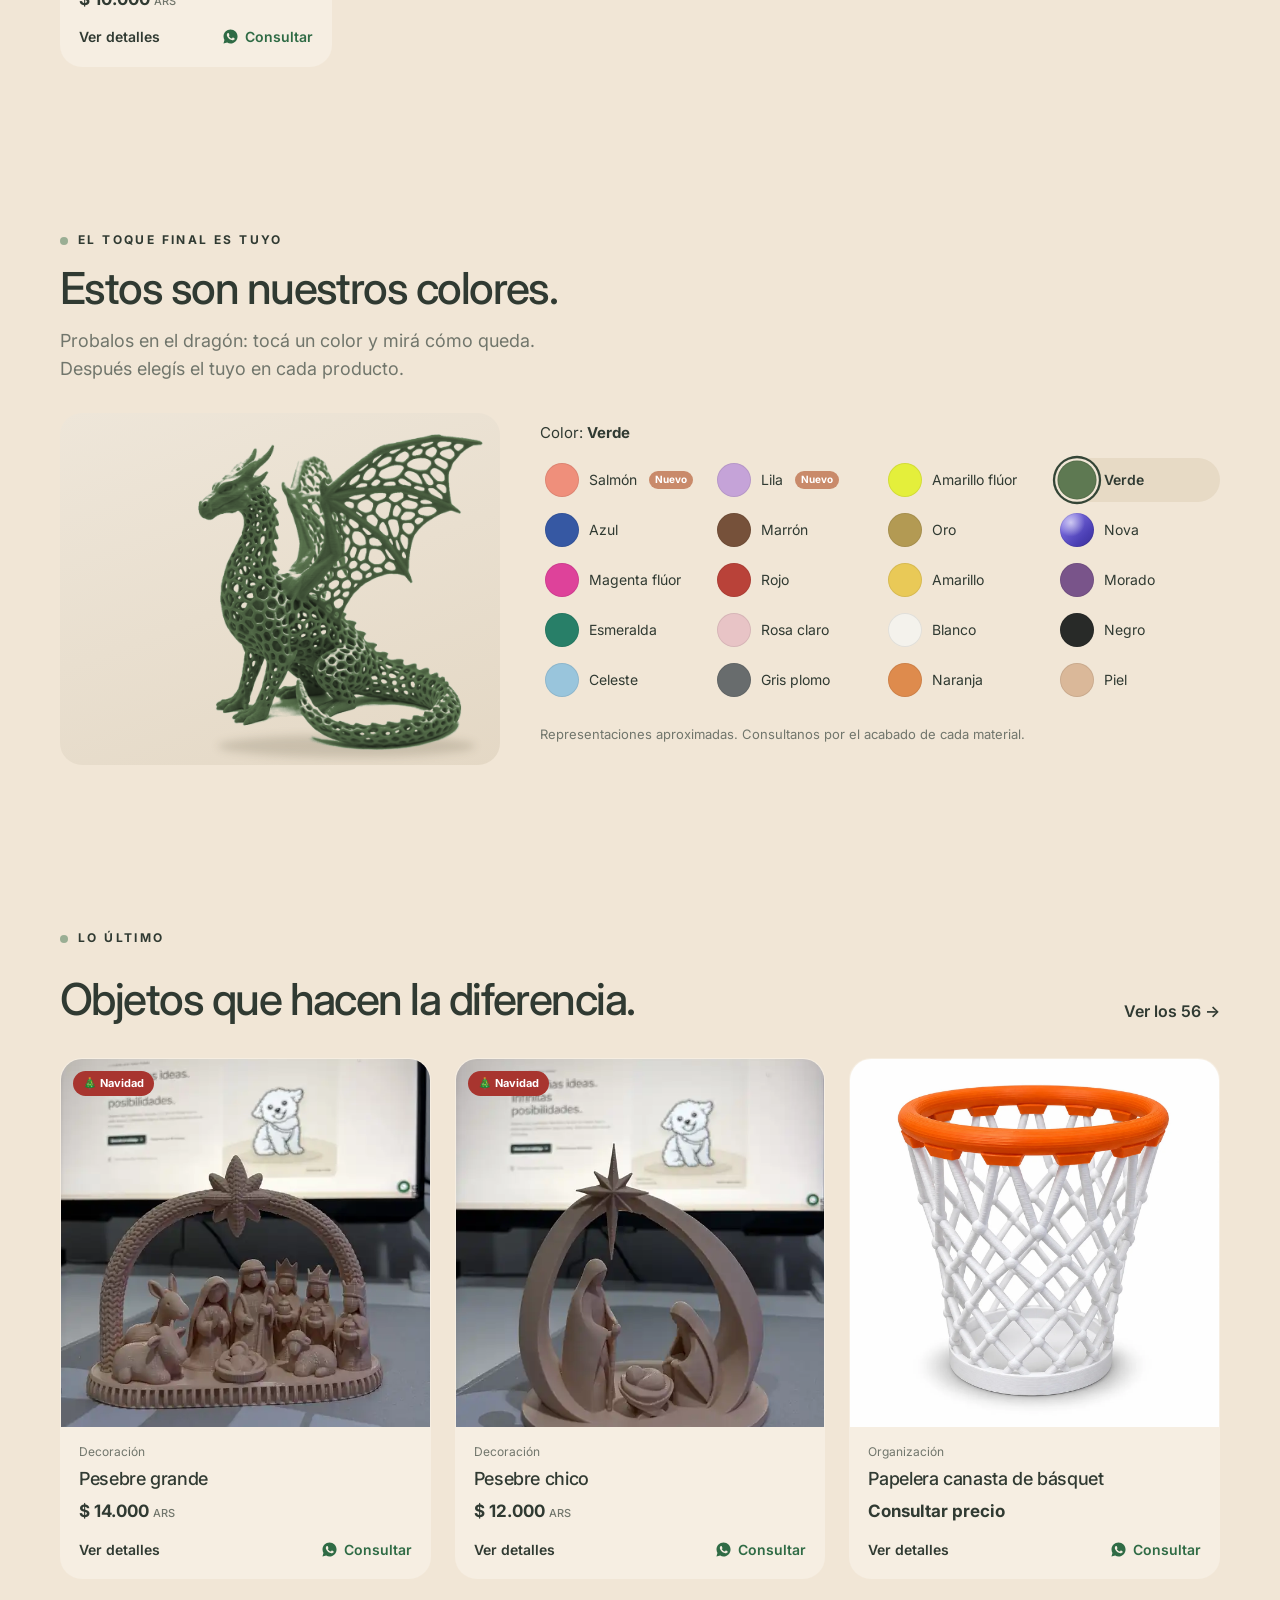
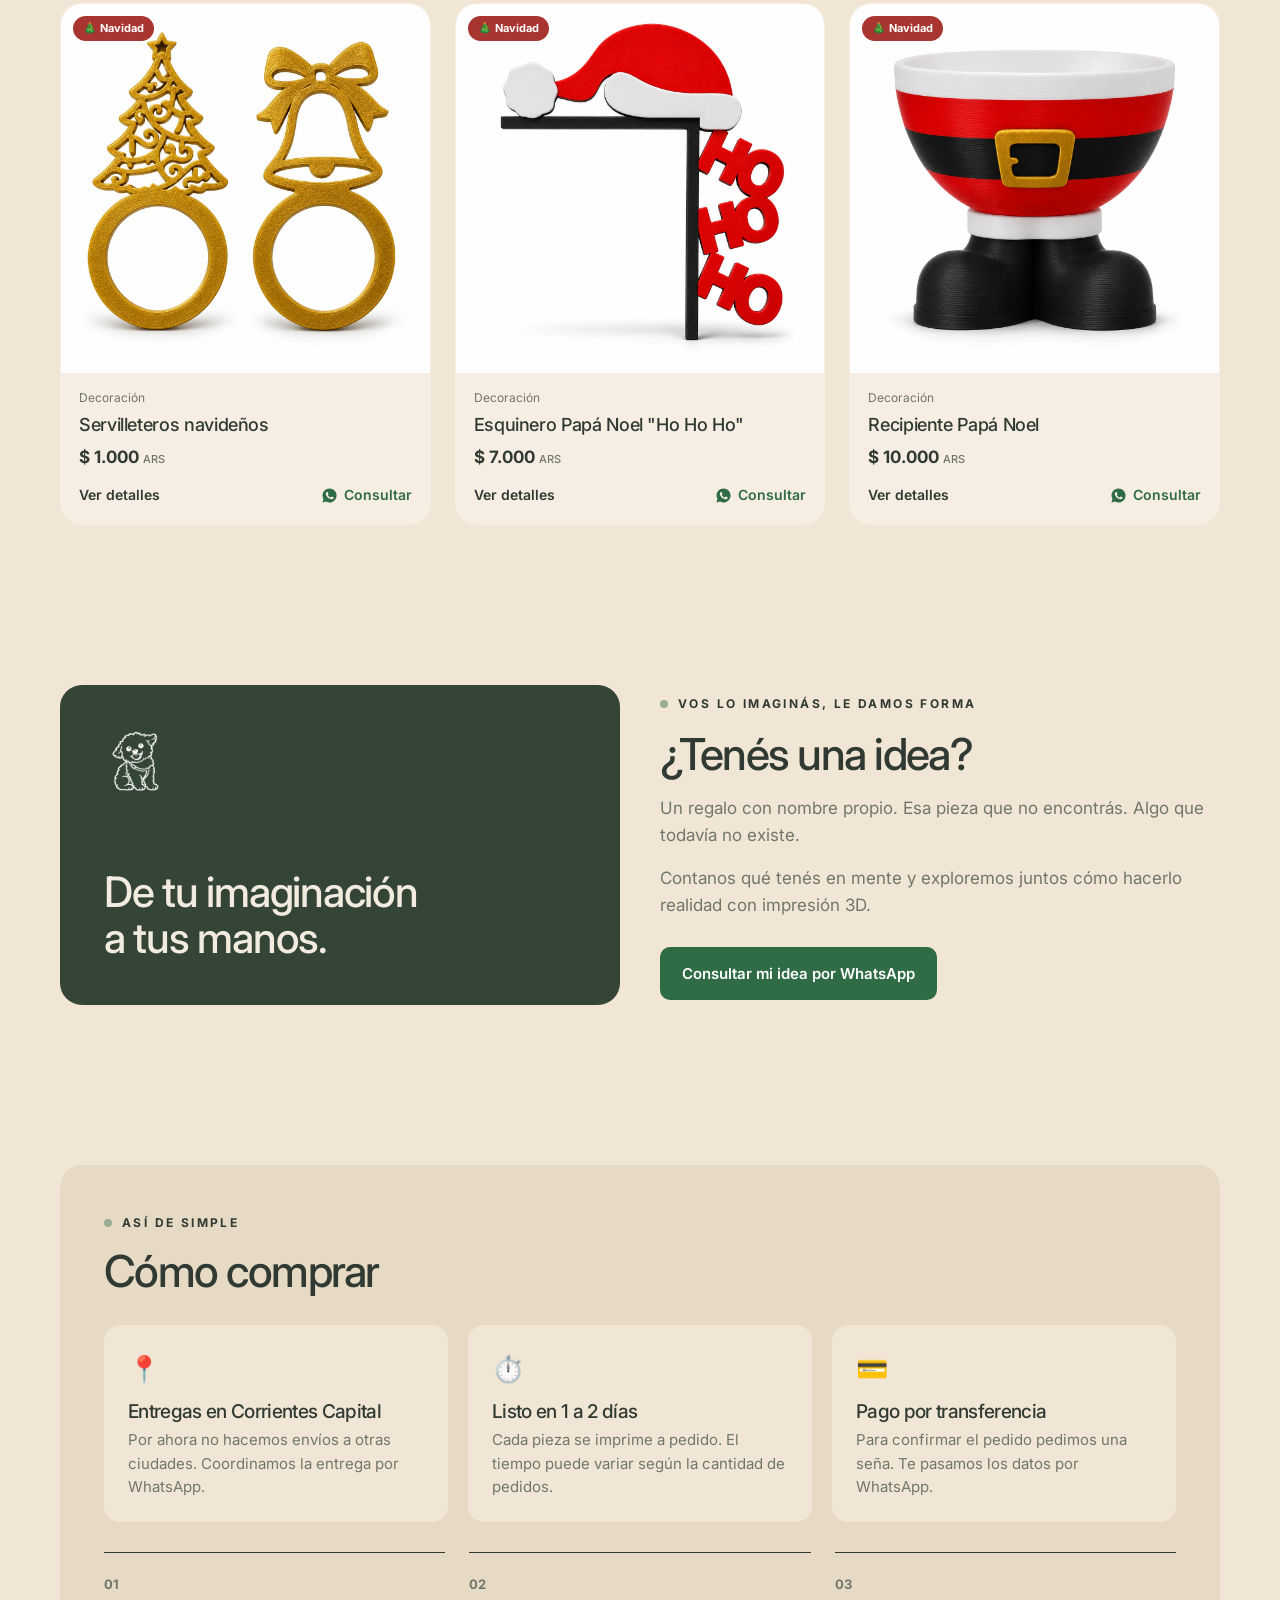
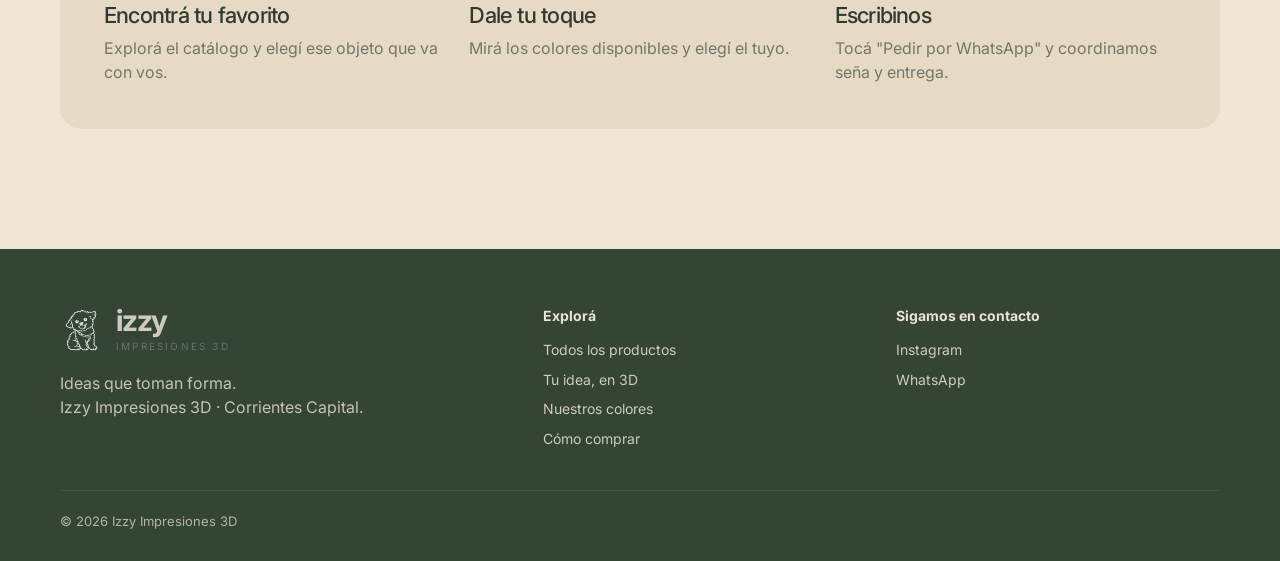
==== commit 04caac38: "Mostrar foto de bandeja con fondo blanco y publicar descuentos por 3 y 4 piezas" ====
--- a/index.html
+++ b/index.html
@@ -15,9 +15,9 @@
 <link rel="preconnect" href="https://fonts.googleapis.com">
 <link href="https://fonts.googleapis.com/css2?family=Inter:wght@400;500;600;700&display=swap" rel="stylesheet">
 <link rel="stylesheet" href="assets/styles.css?v=20261105">
-<link rel="stylesheet" href="assets/combo-navidad.css?v=20261120d">
+<link rel="stylesheet" href="assets/combo-navidad.css?v=20261121a">
 <script src="assets/app.js?v=20261120c" defer></script>
-<script src="assets/combo-navidad.js?v=20261120f" defer></script>
+<script src="assets/combo-navidad.js?v=20261121a" defer></script>
 <script src="assets/resenas.js?v=20261105" defer></script>
 </head>
 <body data-page="inicio">
--- a/assets/combo-navidad.css
+++ b/assets/combo-navidad.css
@@ -83,3 +83,7 @@
 .combo-selected-art{width:48px;height:48px}
 .combo-selected-art .combo-figure{width:48px;height:48px}
 @media(max-width:560px){.combo-choice-art{width:60px;height:62px}.combo-choice-art .combo-figure{width:60px;height:62px}}
+
+/* Bandeja real sobre blanco, sin recortar el contorno largo de la pieza */
+.combo-figure-tray{background:#fff}
+.combo-figure-tray img{object-fit:contain;padding:3px}
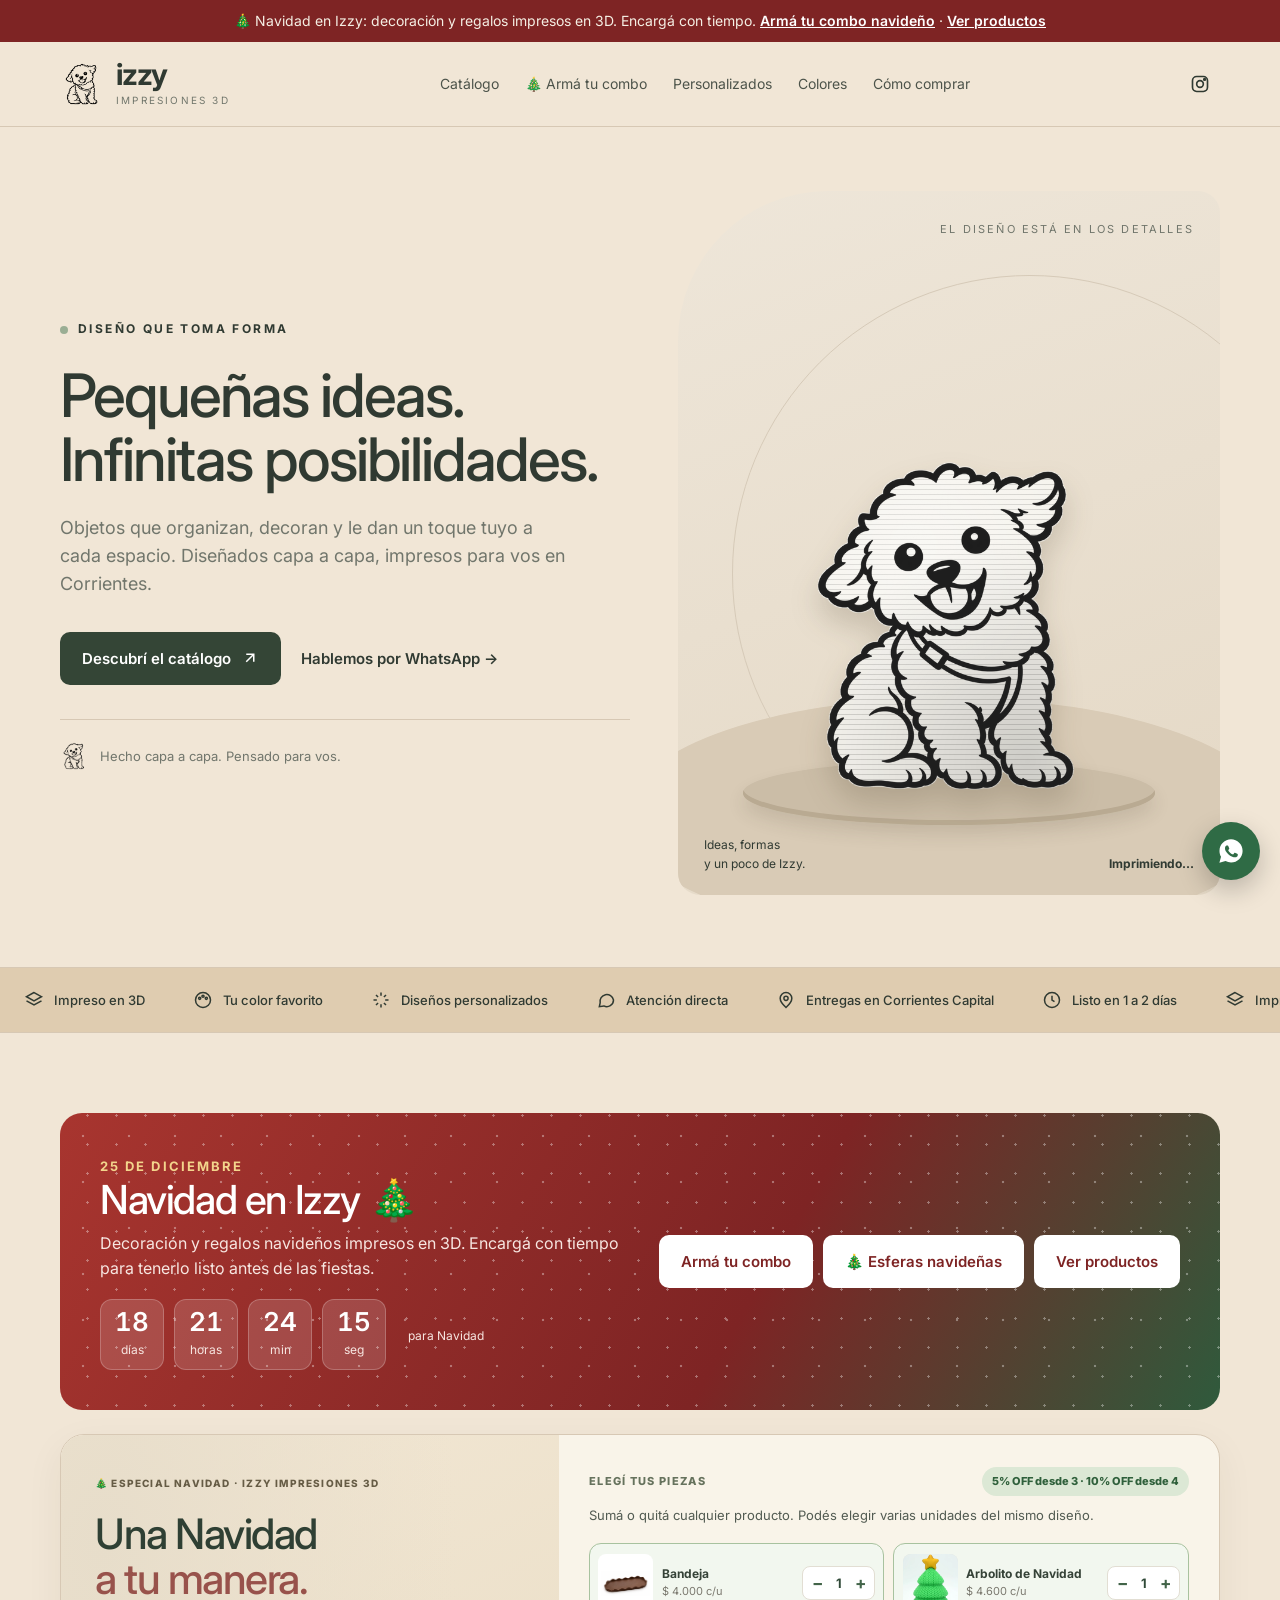
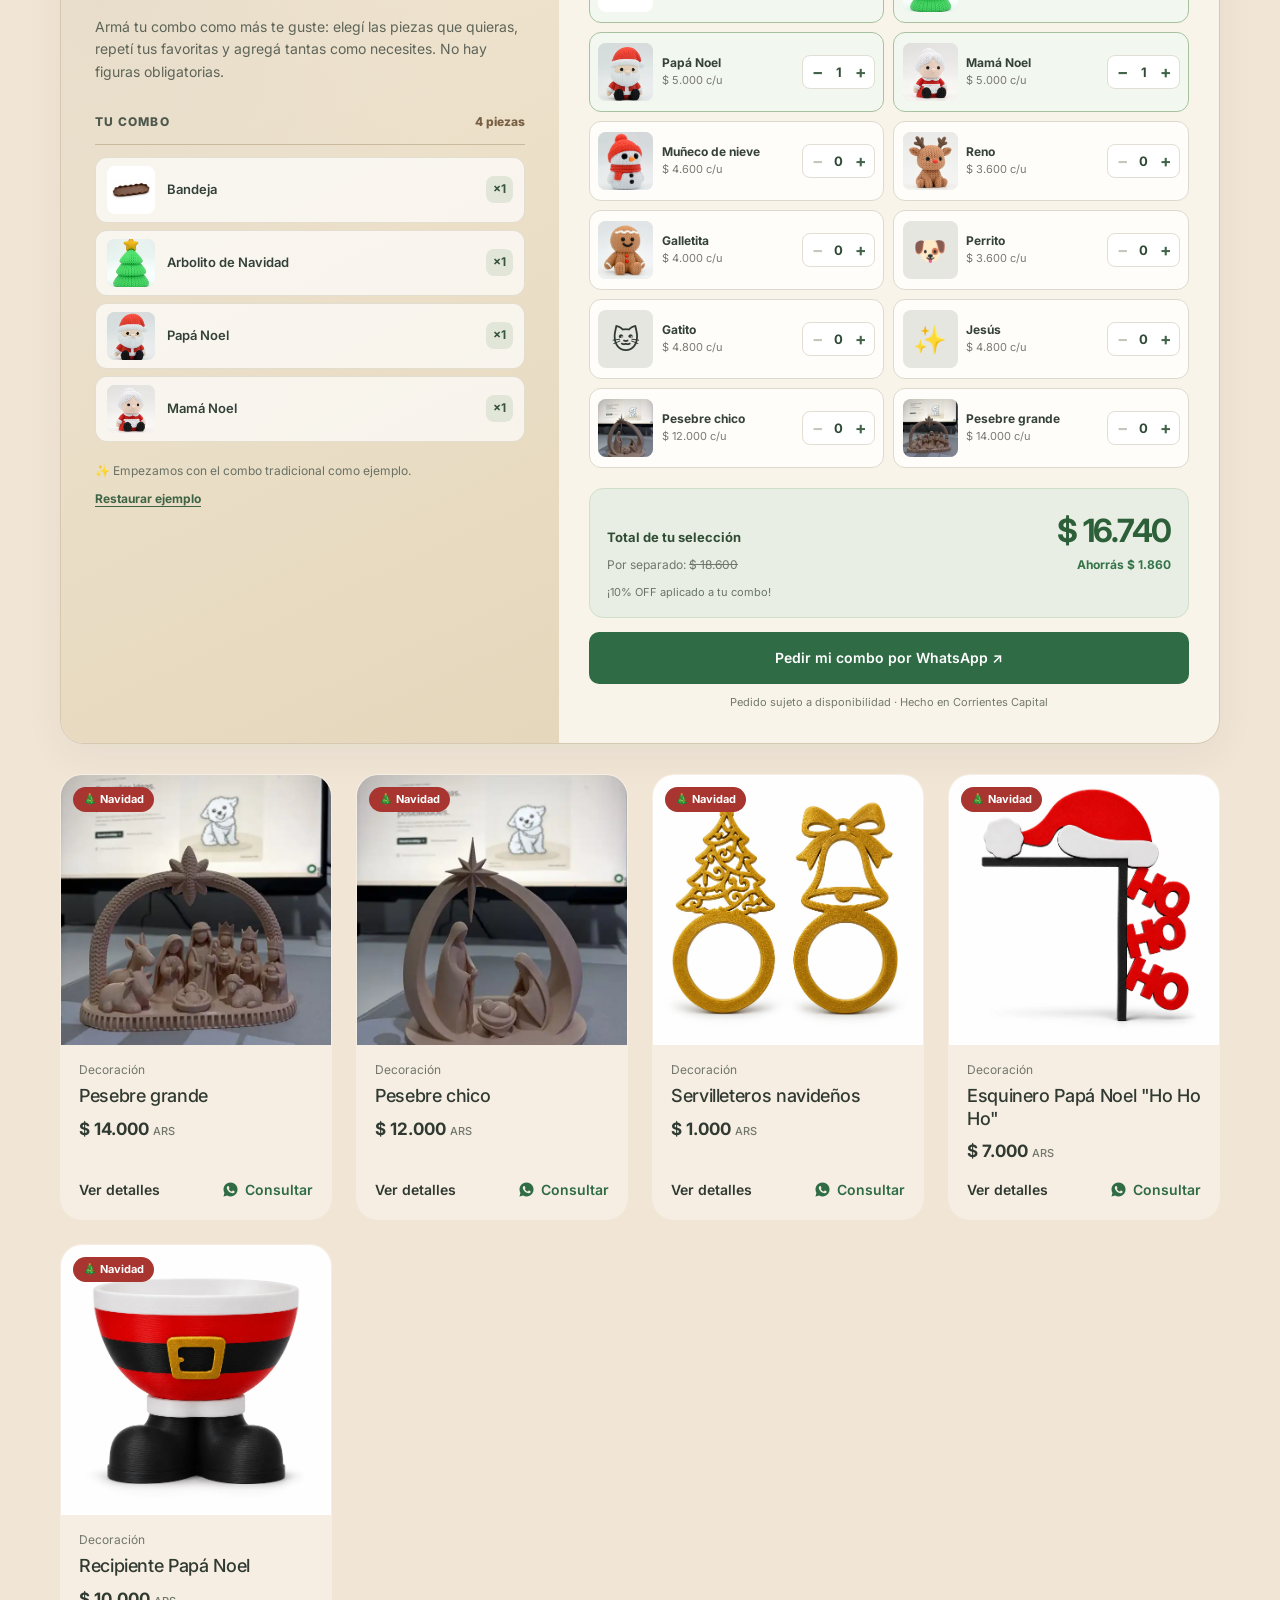
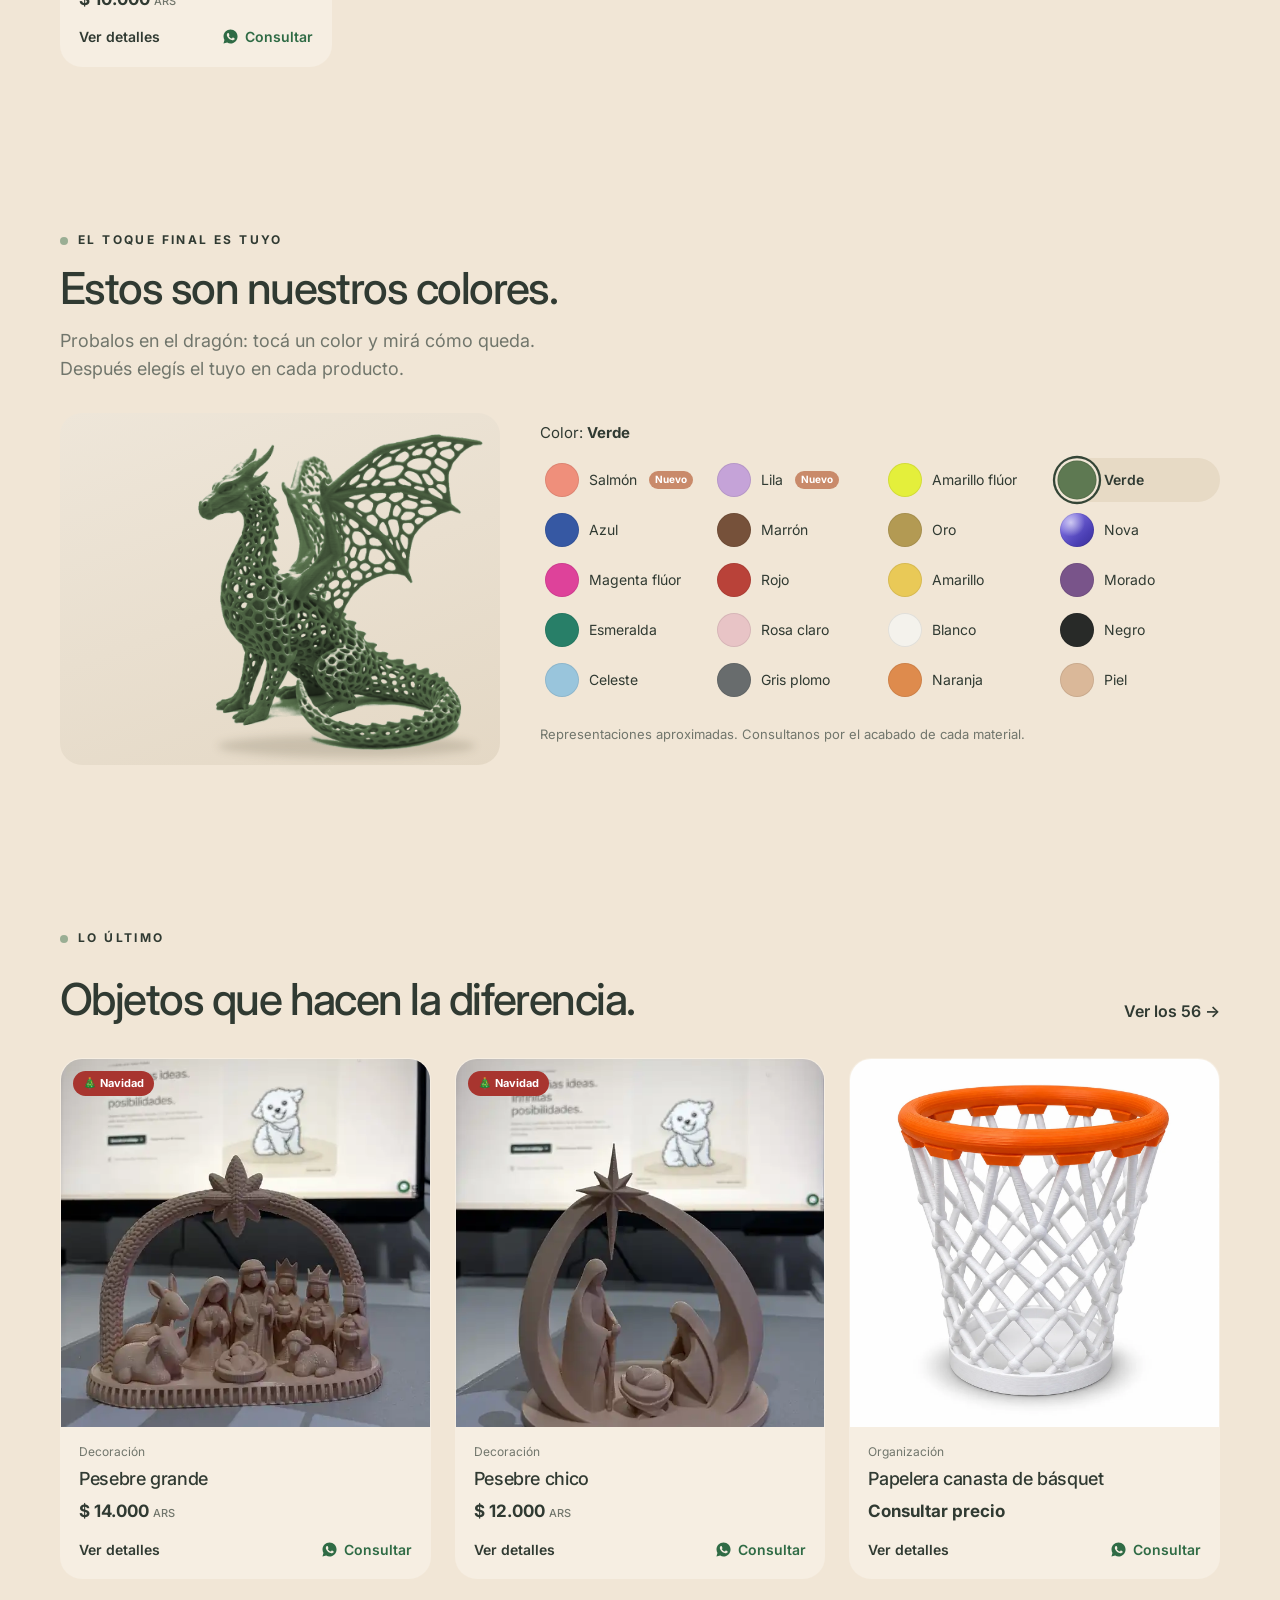
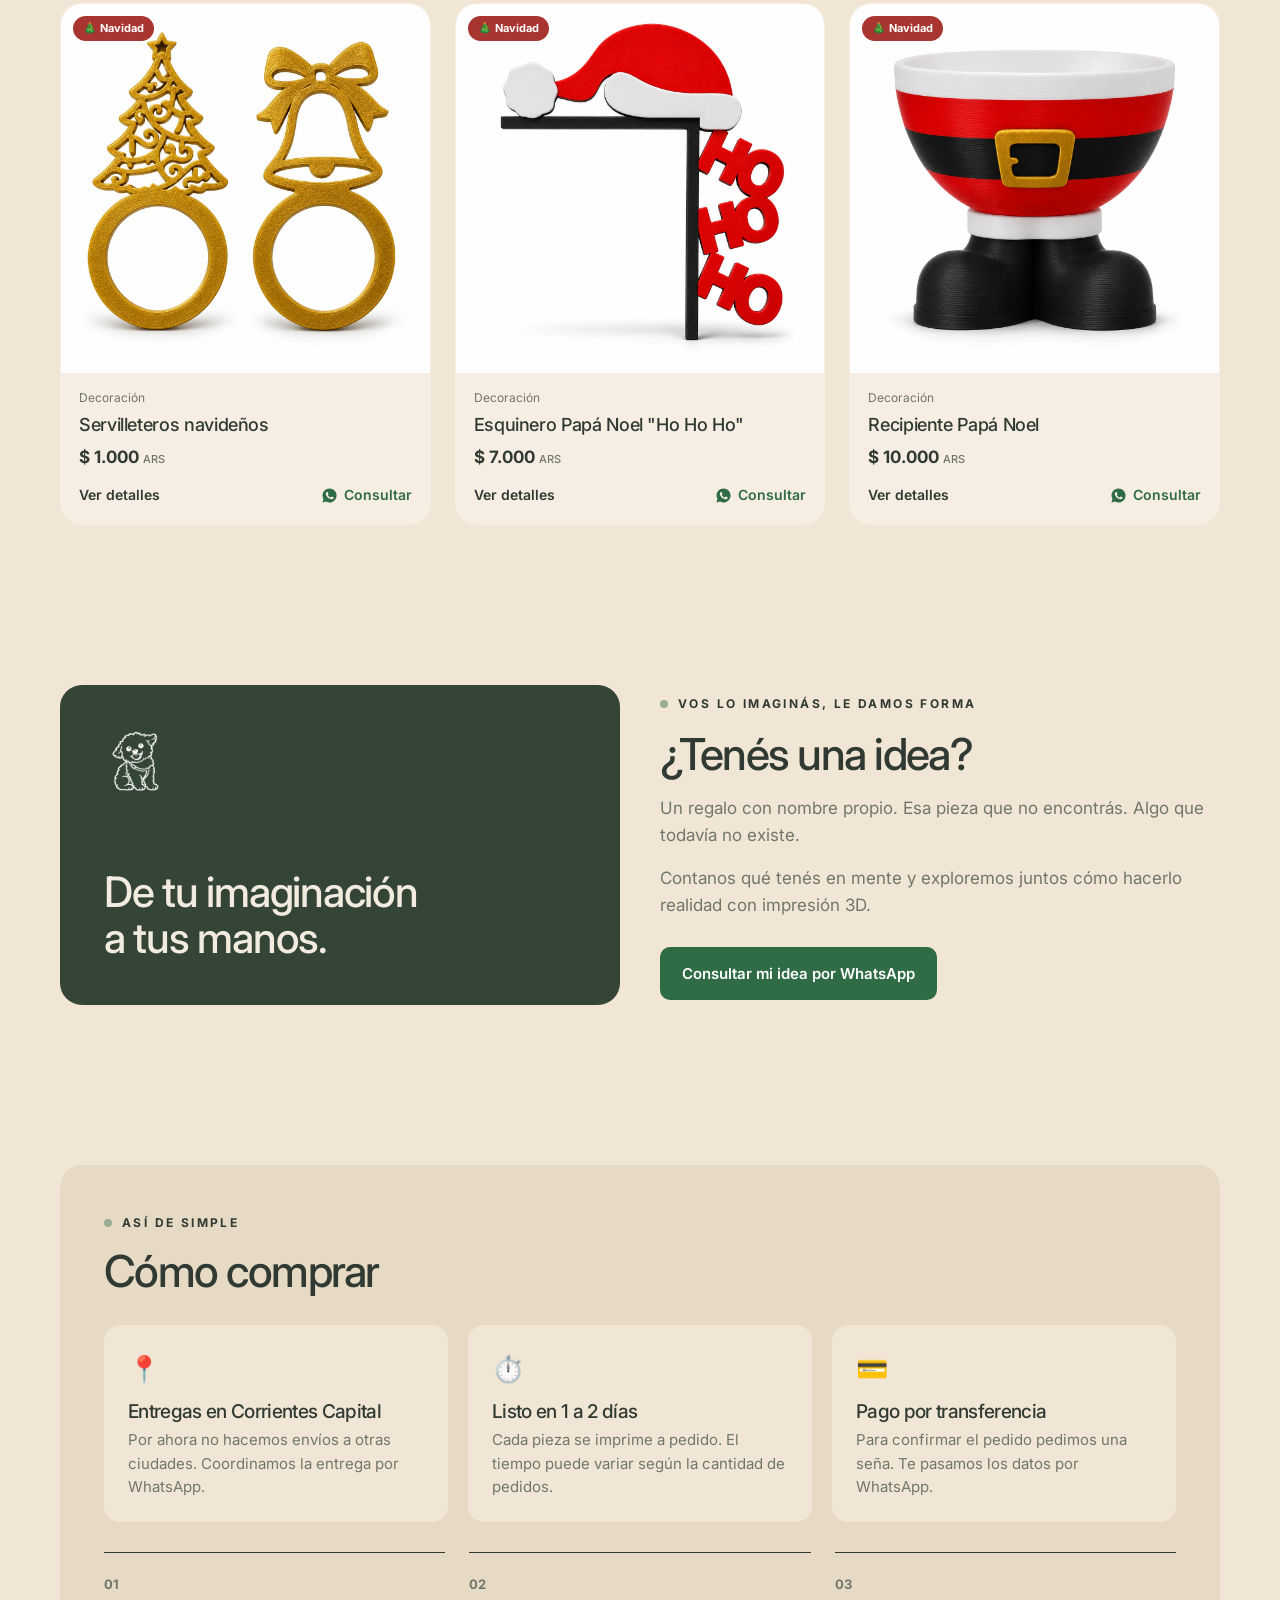
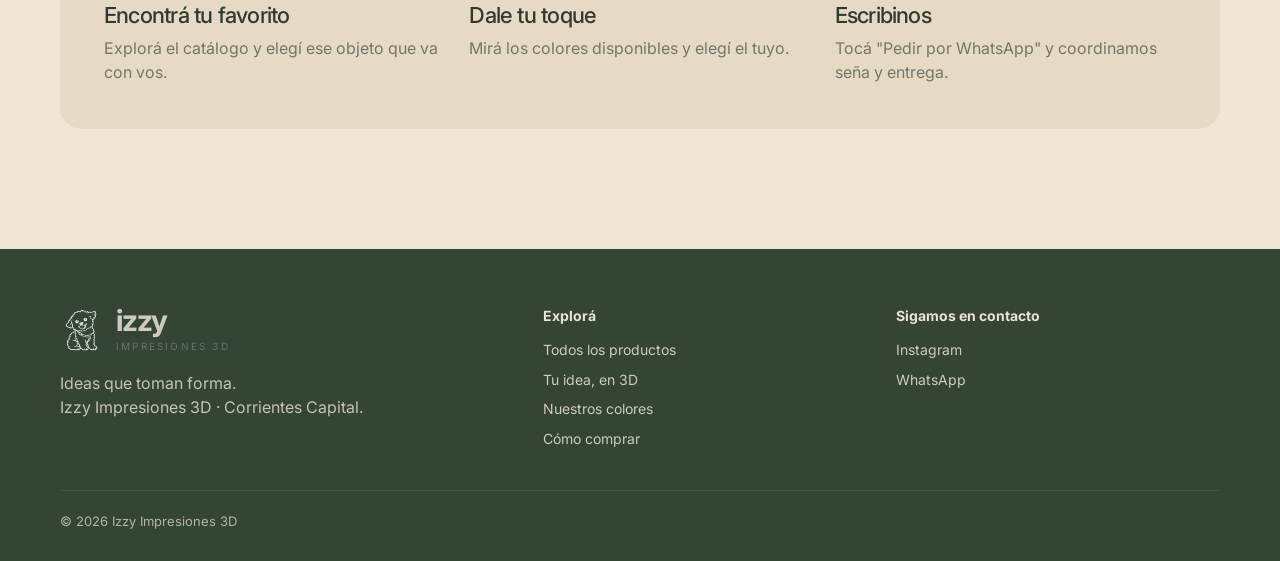
==== commit 1da7b5ce: "Agregar esferas navideñas con packs y precios finales" ====
--- a/index.html
+++ b/index.html
@@ -61,7 +61,7 @@
         <p>Decoración y regalos navideños impresos en 3D. Encargá con tiempo para tenerlo listo antes de las fiestas.</p>
         <div class="reloj" id="reloj-navidad" hidden aria-live="off"></div>
       </div>
-      <div style="display:flex;gap:10px;flex-wrap:wrap"><a class="btn" href="combo-navidad.html">Armá tu combo</a><a class="btn" href="catalogo.html?cat=navidad">Ver productos</a></div>
+      <div style="display:flex;gap:10px;flex-wrap:wrap"><a class="btn" href="combo-navidad.html">Armá tu combo</a><a class="btn" href="esferas-navidad.html">🎄 Esferas navideñas</a><a class="btn" href="catalogo.html?cat=navidad">Ver productos</a></div>
     </div>
     <div class="combo-slot" id="armador-navidad-inicio" data-armador-navidad></div>
     <div class="grid" id="navidad-grid" style="margin-top:24px"></div>
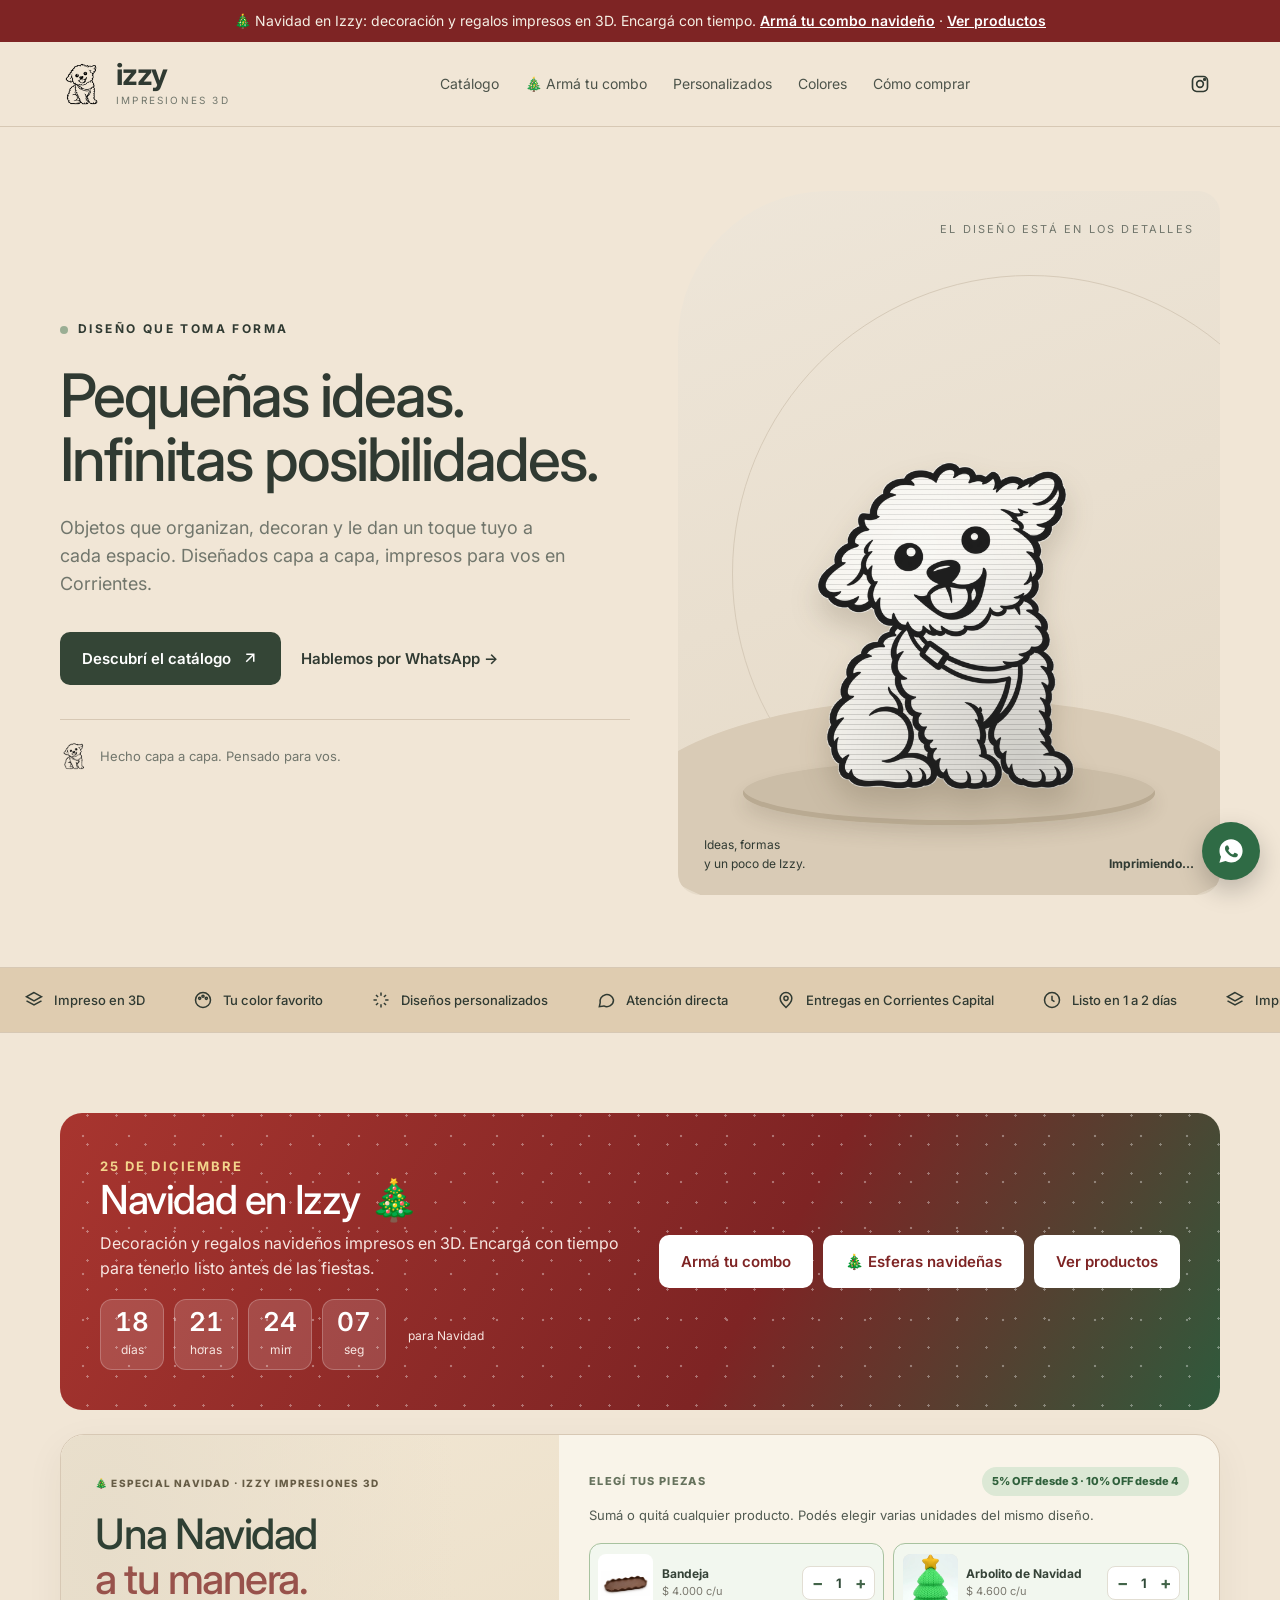
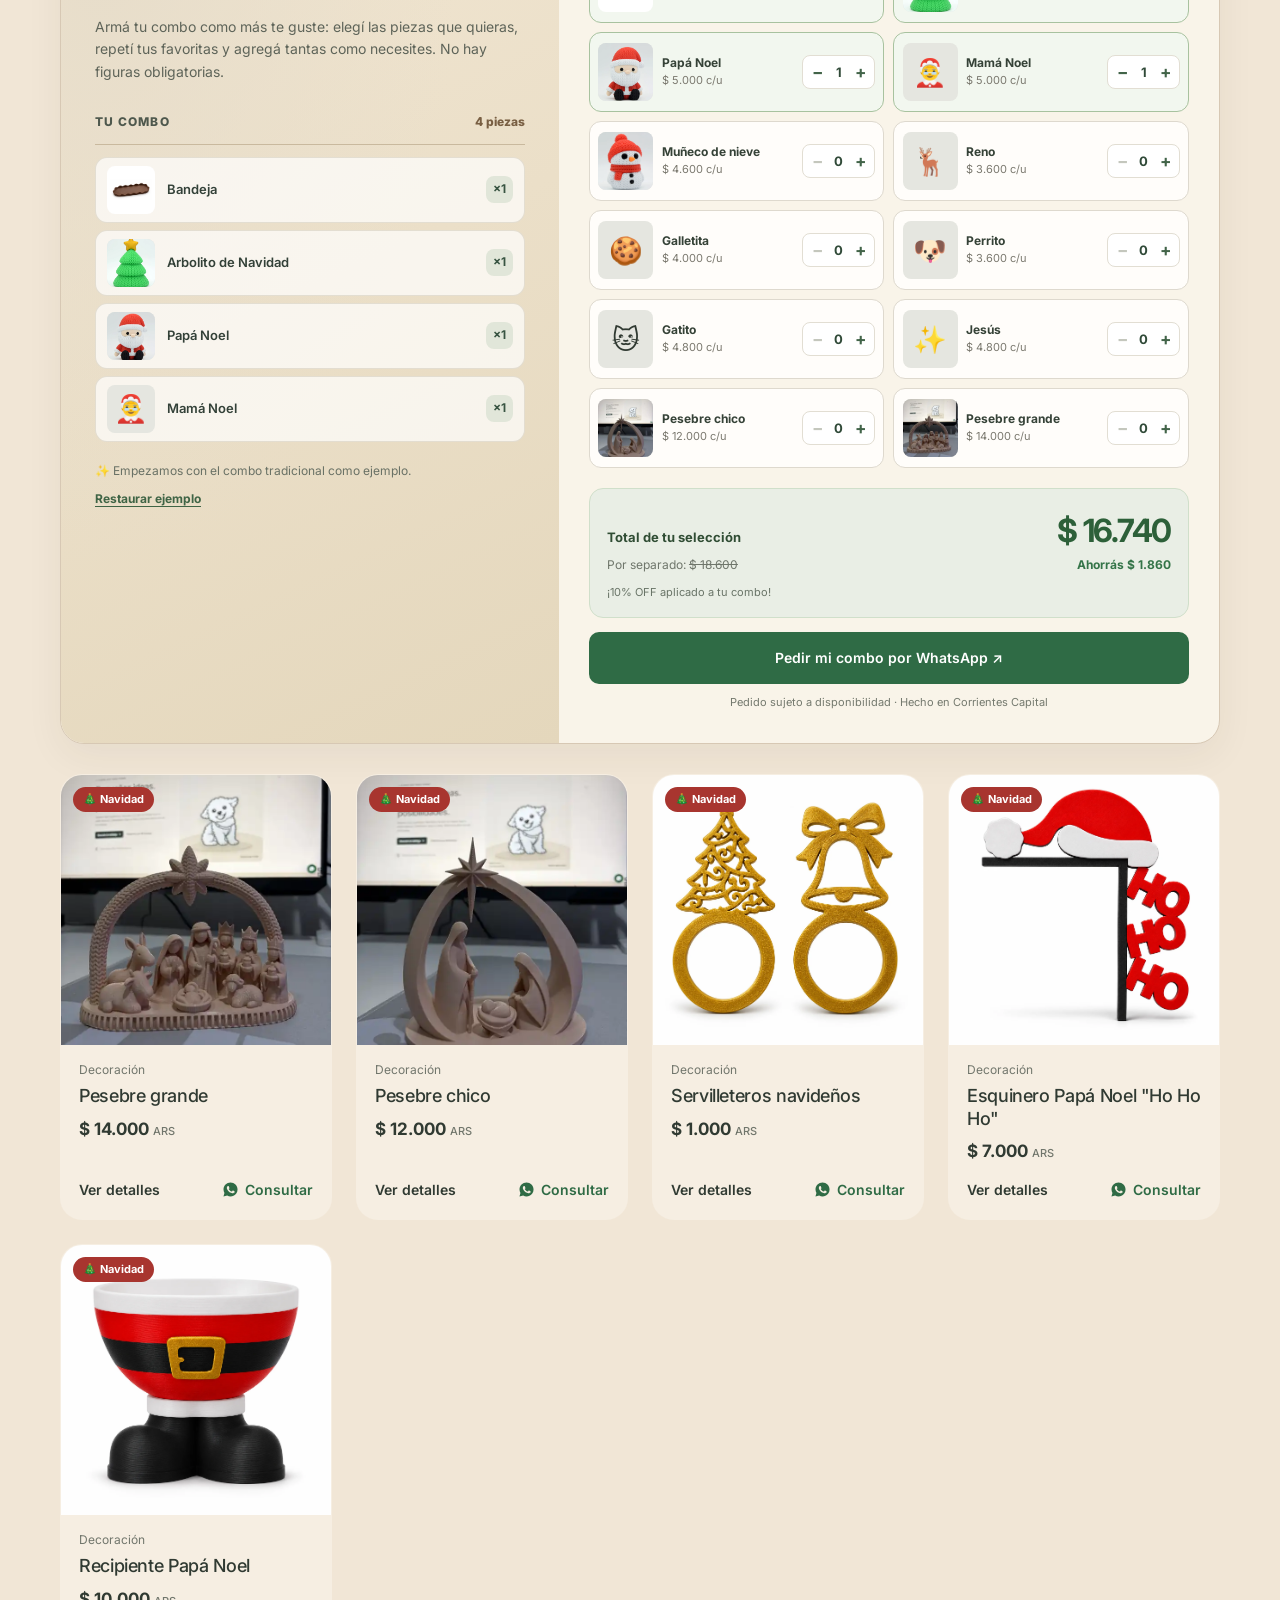
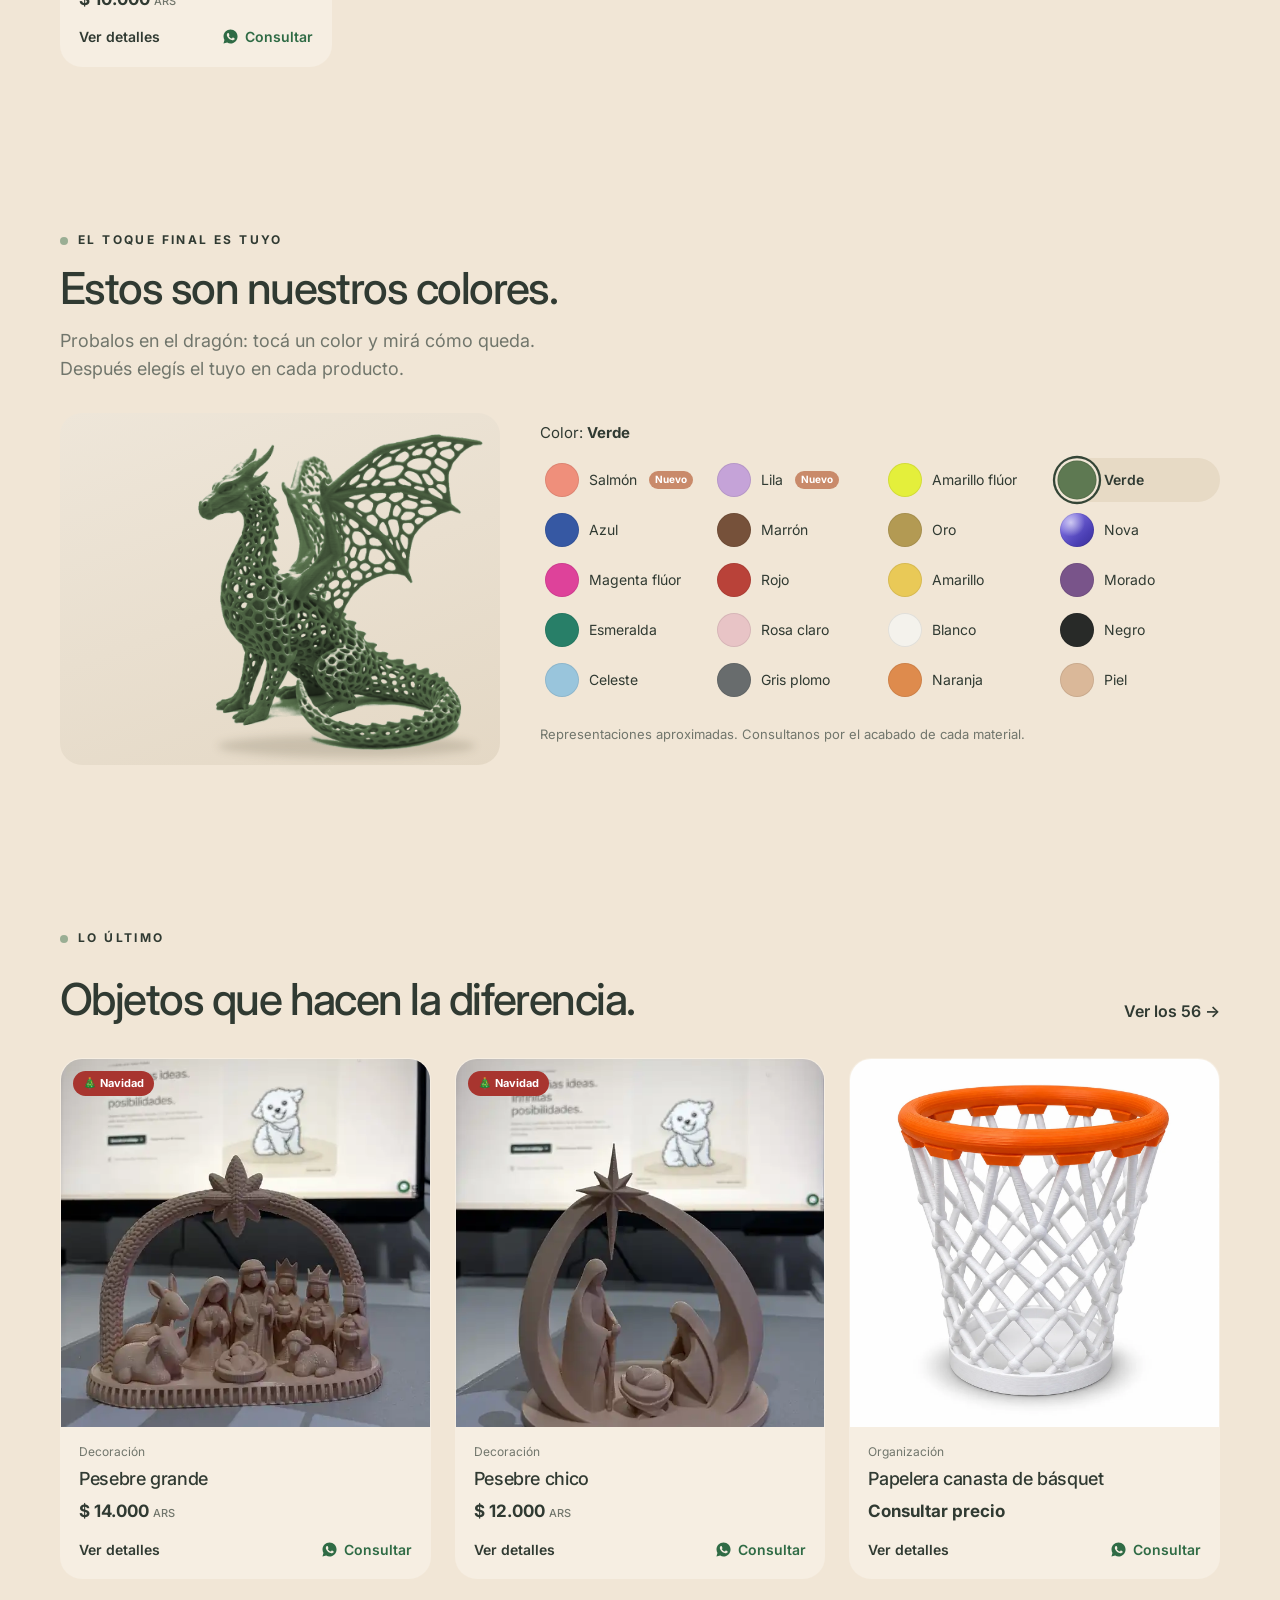
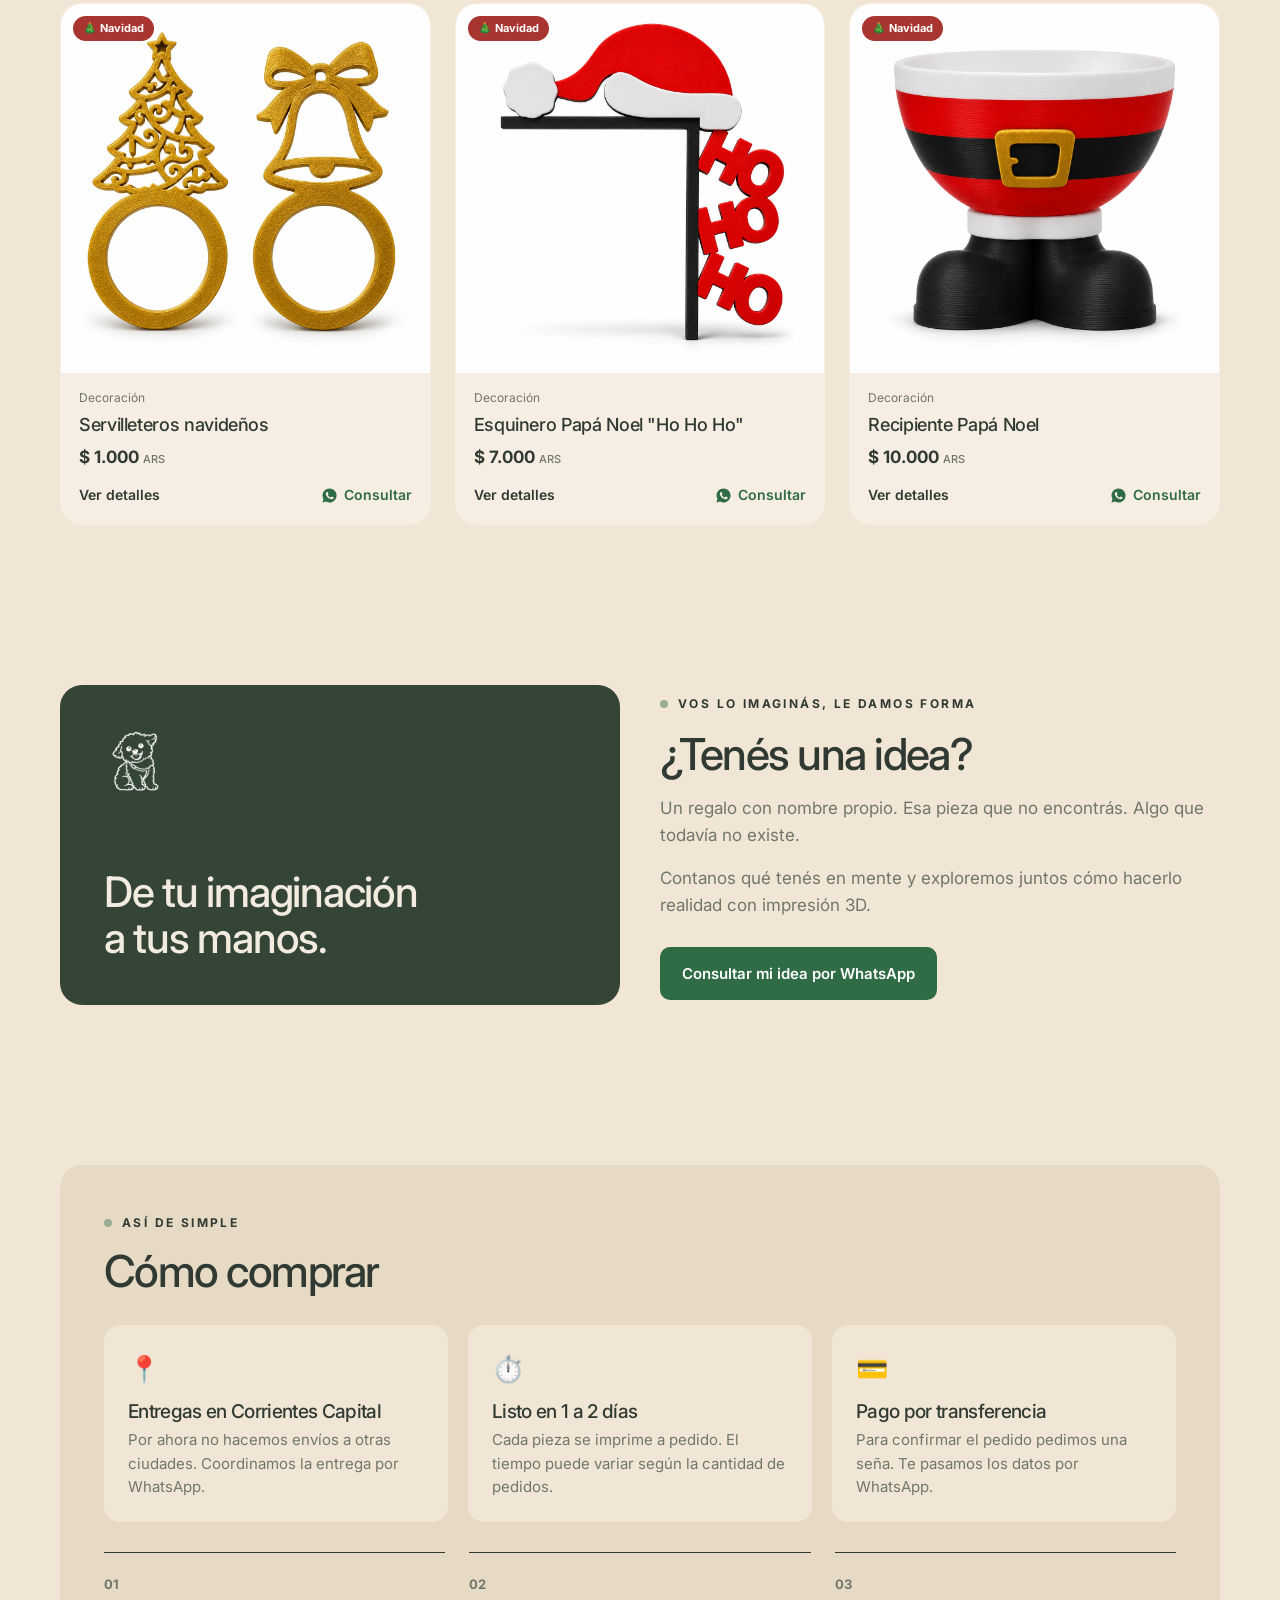
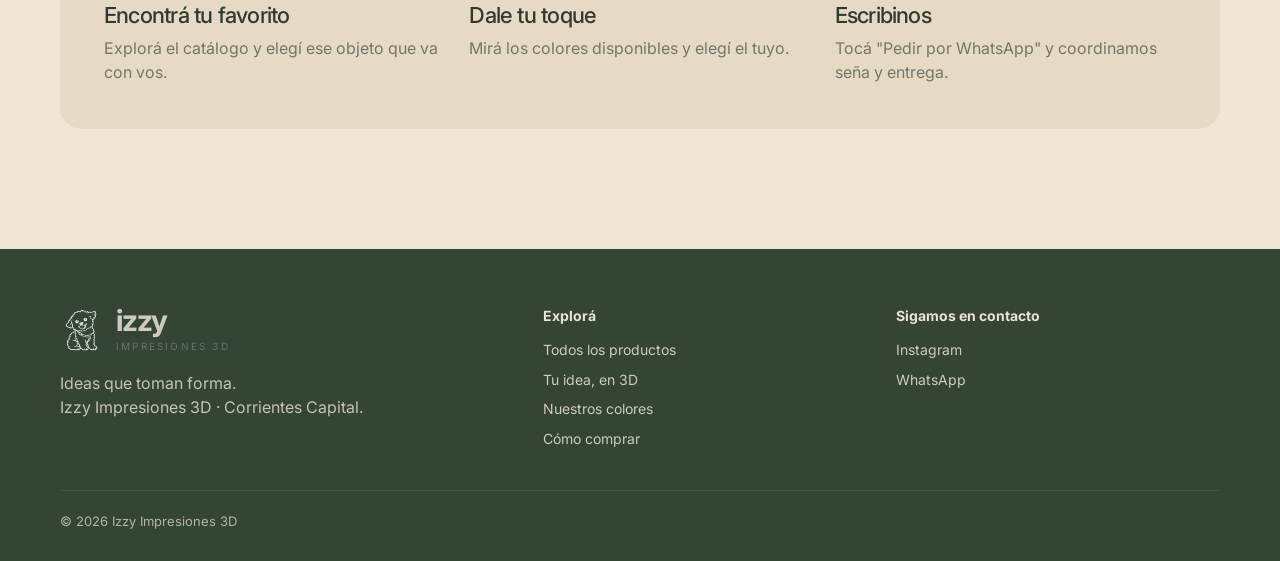
==== commit 74a63b02: "Corregir proporciones de fotos, miniaturas y publicar ruta HD sin caché" ====
--- a/index.html
+++ b/index.html
@@ -61,7 +61,7 @@
         <p>Decoración y regalos navideños impresos en 3D. Encargá con tiempo para tenerlo listo antes de las fiestas.</p>
         <div class="reloj" id="reloj-navidad" hidden aria-live="off"></div>
       </div>
-      <div style="display:flex;gap:10px;flex-wrap:wrap"><a class="btn" href="combo-navidad.html">Armá tu combo</a><a class="btn" href="esferas-navidad.html">🎄 Esferas navideñas</a><a class="btn" href="catalogo.html?cat=navidad">Ver productos</a></div>
+      <div style="display:flex;gap:10px;flex-wrap:wrap"><a class="btn" href="combo-navidad.html">Armá tu combo</a><a class="btn" href="esferas-navidad-hd.html">🎄 Esferas navideñas</a><a class="btn" href="catalogo.html?cat=navidad">Ver productos</a></div>
     </div>
     <div class="combo-slot" id="armador-navidad-inicio" data-armador-navidad></div>
     <div class="grid" id="navidad-grid" style="margin-top:24px"></div>
